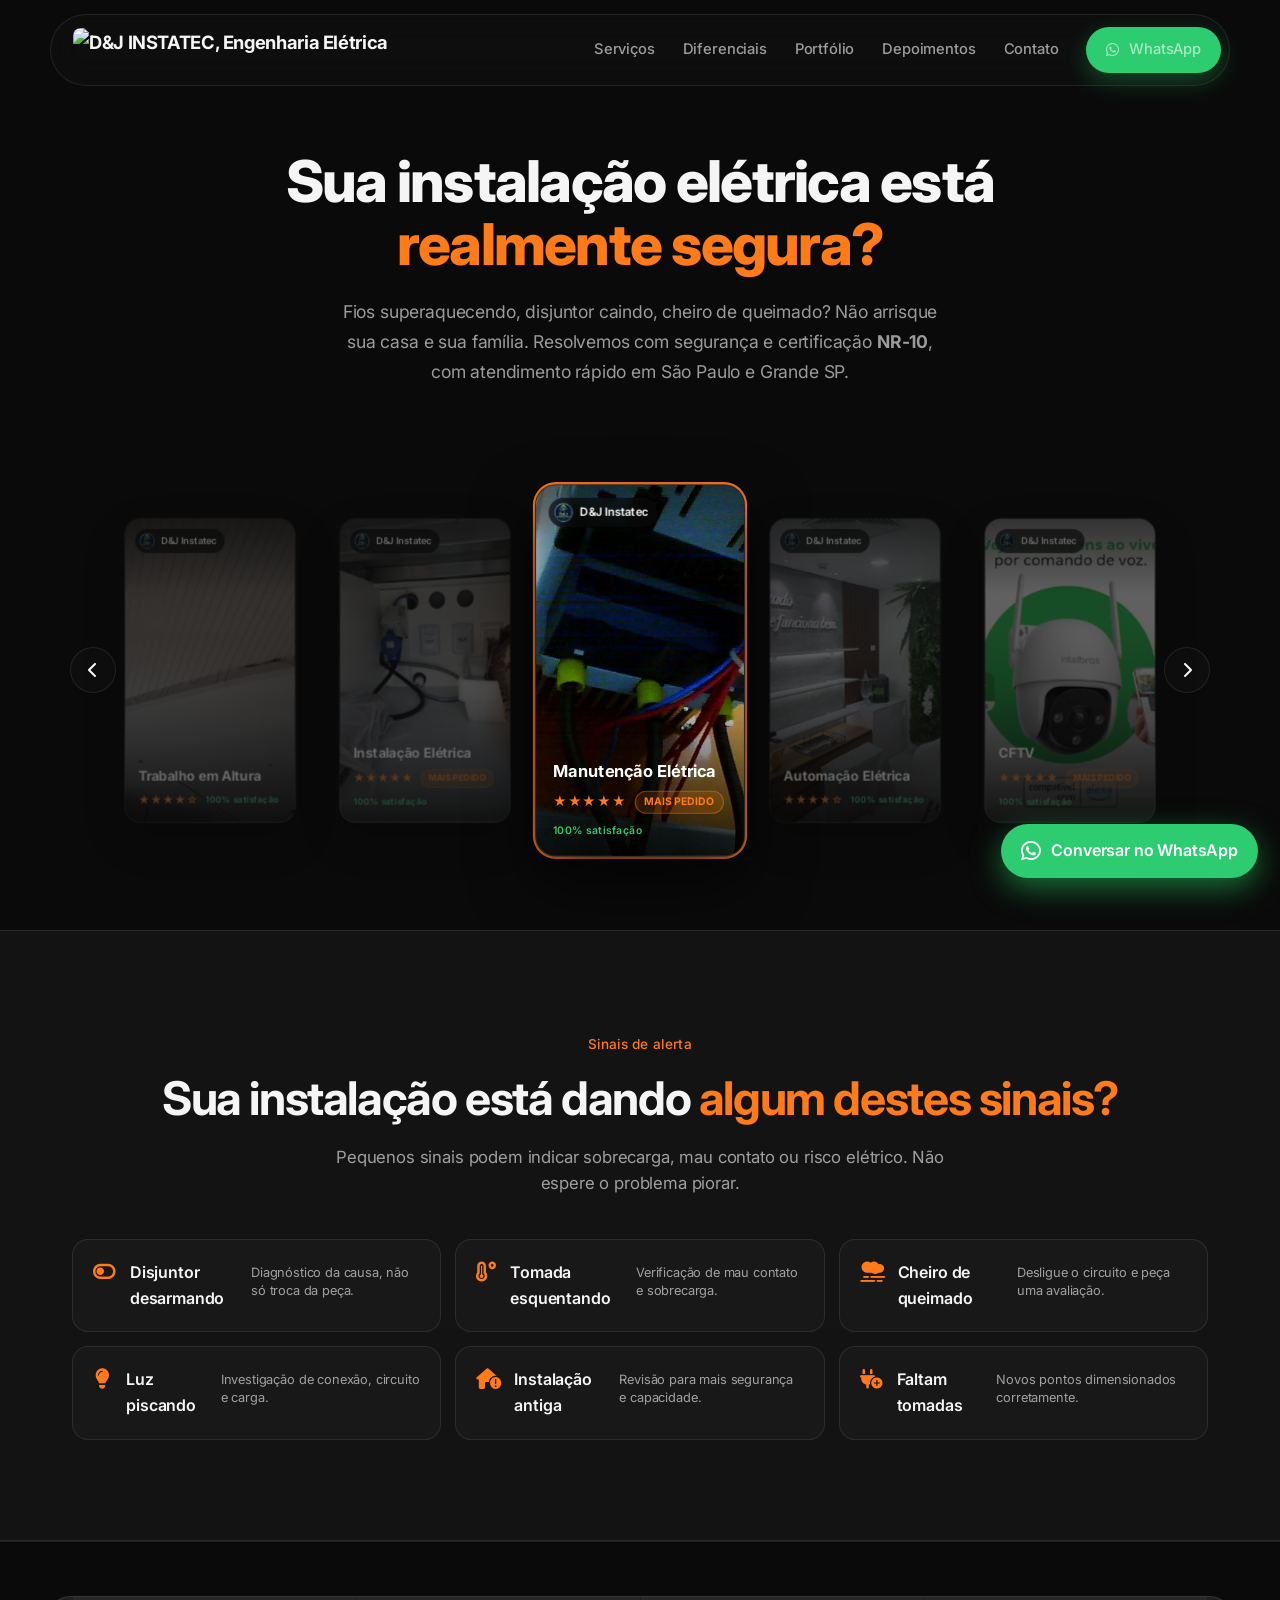
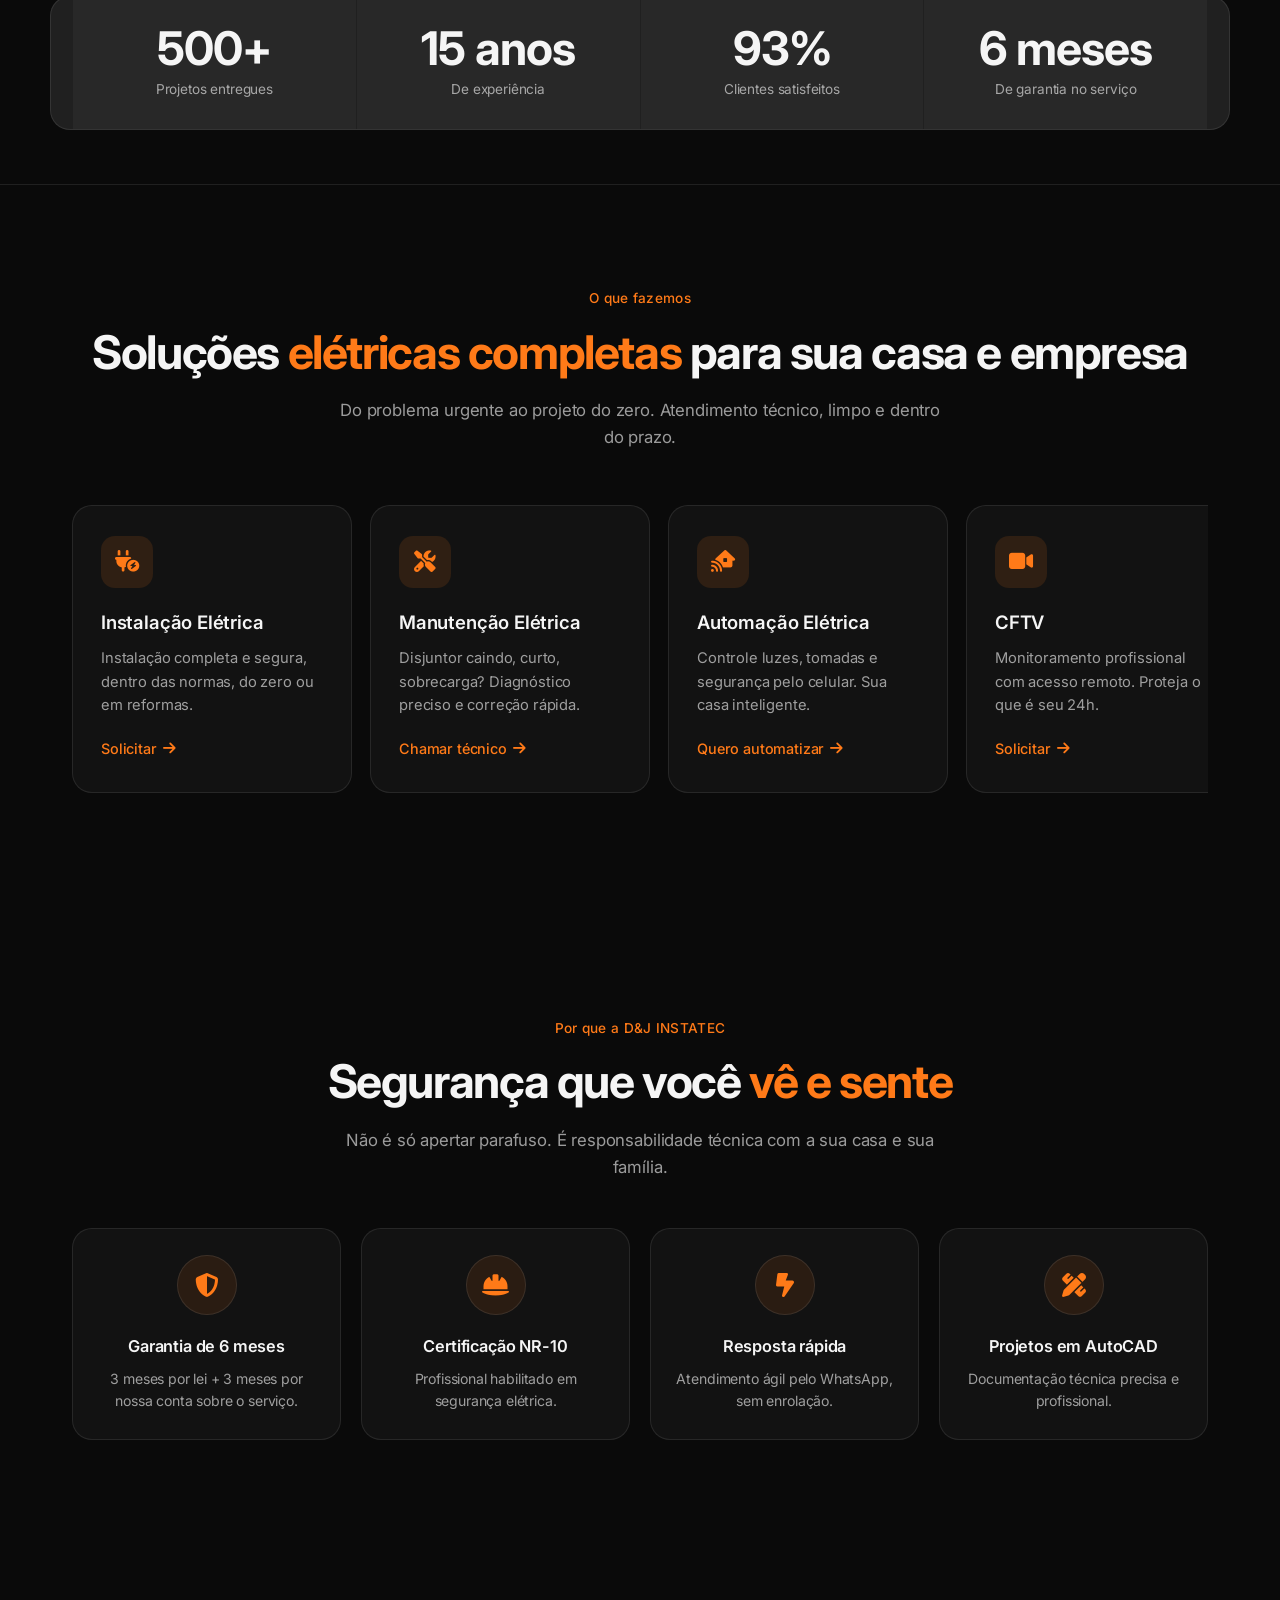
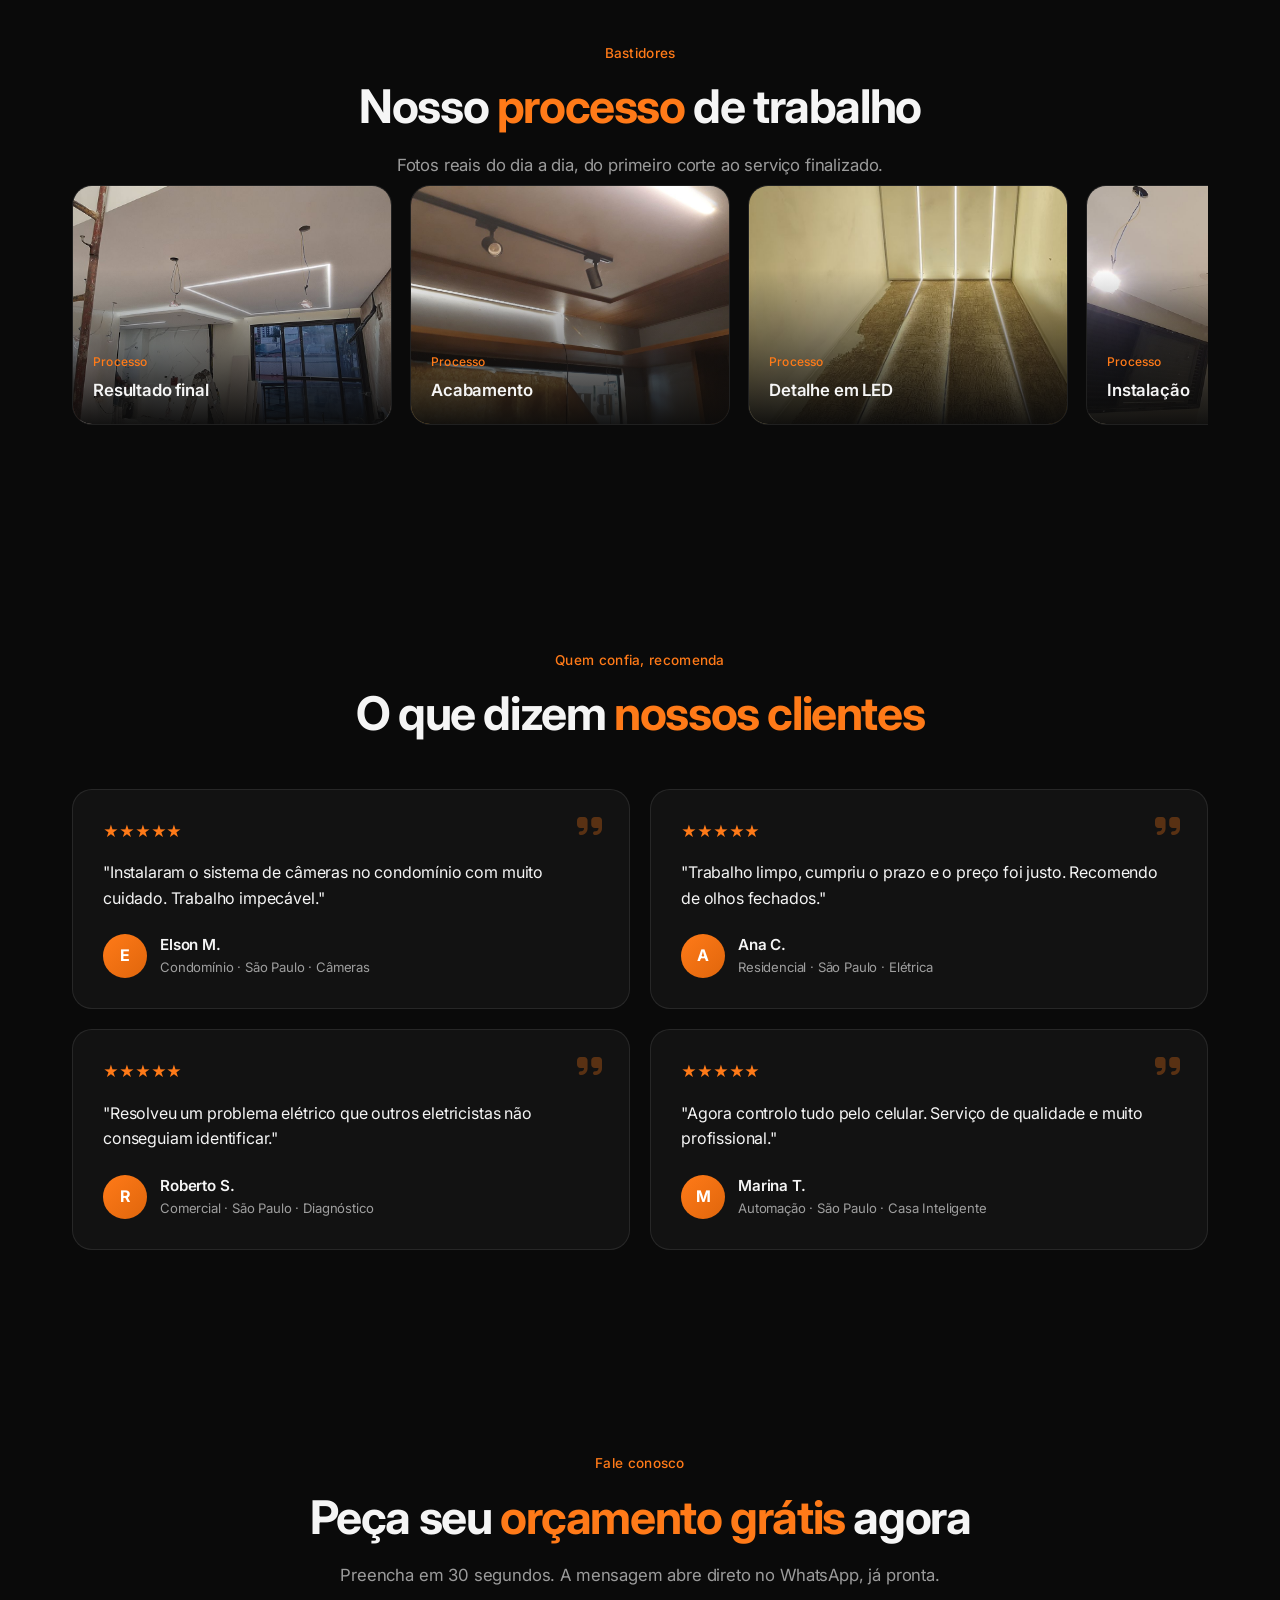
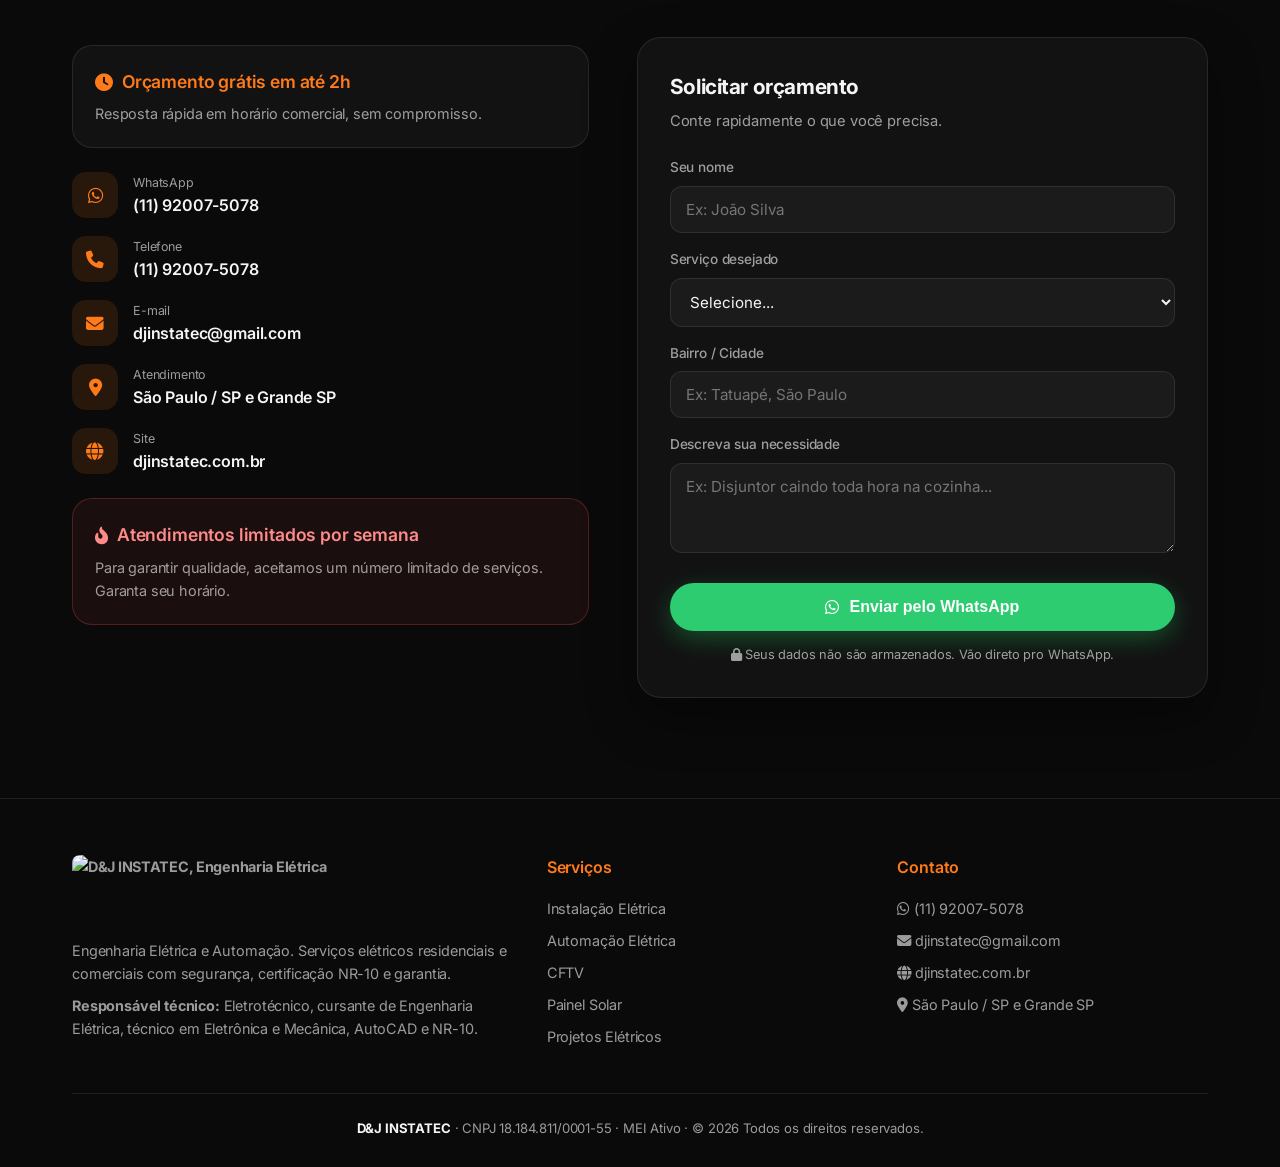
==== index.html @ fbc20602 "Atualiza cache do rastreamento de contatos" ====
<!DOCTYPE html>
<html lang="pt-BR">
<head>
<meta charset="UTF-8">
<!-- Google tag (gtag.js) -->
<script async src="https://www.googletagmanager.com/gtag/js?id=AW-967355608"></script>
<script>
  window.dataLayer = window.dataLayer || [];
  function gtag(){dataLayer.push(arguments);}
  gtag('js', new Date());
  gtag('config', 'AW-967355608');
</script>
<meta name="viewport" content="width=device-width, initial-scale=1.0">
<title>D&J INSTATEC | Eletricista em São Paulo | Orçamento Grátis em 2h</title>
<meta name="description" content="Instalação elétrica errada causa incêndio. D&J INSTATEC: eletricista certificado NR-10 em São Paulo. Instalações, automação, câmeras, energia solar. Orçamento grátis em até 2h pelo WhatsApp.">
<meta name="theme-color" content="#10243f">
<link rel="icon" type="image/jpeg" href="images/logo_icon.jpg?v=3">

<!-- Open Graph -->
<meta property="og:title" content="D&J INSTATEC: Sua instalação elétrica está segura?">
<meta property="og:description" content="Eletricista certificado NR-10 em São Paulo. Orçamento grátis em até 2h. Fale agora no WhatsApp.">
<meta property="og:image" content="https://djinstatec.com.br/images/logo.png">
<meta property="og:url" content="https://djinstatec.com.br/">
<meta property="og:type" content="website">
<link rel="canonical" href="https://djinstatec.com.br/">

<link rel="preconnect" href="https://fonts.googleapis.com">
<link rel="preconnect" href="https://fonts.gstatic.com" crossorigin>
<link href="https://fonts.googleapis.com/css2?family=Inter:wght@400;500;600;700;800;900&display=swap" rel="stylesheet">
<link rel="stylesheet" href="https://cdnjs.cloudflare.com/ajax/libs/font-awesome/6.5.1/css/all.min.css">

<noscript><style>.reveal{opacity:1!important;transform:none!important}</style></noscript>

<link rel="stylesheet" href="css/style.css?v=12">
</head>
<body>

<!-- HEADER -->
<header id="header">
  <div class="container nav">
    <a href="#top" class="logo"><img src="images/logo.png" alt="D&amp;J INSTATEC, Engenharia Elétrica"></a>
    <nav class="nav-links" id="navLinks">
      <a href="#servicos">Serviços</a>
      <a href="#diferenciais">Diferenciais</a>
      <a href="#portfolio">Portfólio</a>
      <a href="#depoimentos">Depoimentos</a>
      <a href="#contato">Contato</a>
      <a href="https://wa.me/5511920075078?text=Ol%C3%A1!%20Vim%20pelo%20site%20e%20quero%20um%20or%C3%A7amento."
         class="btn btn-wa btn-sm" target="_blank" rel="noopener"><i class="fab fa-whatsapp"></i> WhatsApp</a>
    </nav>
    <button class="nav-toggle" id="navToggle" aria-label="Menu"><i class="fas fa-bars"></i></button>
  </div>
</header>

<!-- HERO -->
<section class="hero" id="top">
  <div class="hero-video">
    <video autoplay muted loop playsinline poster="videos/hero-poster.jpg">
      <source src="videos/hero.mp4" type="video/mp4">
    </video>
  </div>
  <div class="container hero-grid">
    <div class="hero-text">
      <h1 class="reveal d1">Sua instalação elétrica está <span>realmente segura?</span></h1>
      <p class="lead reveal d2">Fios superaquecendo, disjuntor caindo, cheiro de queimado? Não arrisque sua casa e sua família. Resolvemos com segurança e certificação <strong>NR-10</strong>, com atendimento rápido em São Paulo e Grande SP.</p>
    </div>
  </div>

  <!-- DECK DE SERVIÇOS — cards em leque, cada um com carrossel de imagens próprio -->
  <div class="deck reveal d3" id="serviceDeck">
    <button class="deck-nav prev" aria-label="Anterior"><i class="fas fa-chevron-left"></i></button>
    <div class="deck-track">

      <div class="deck-card is-center" data-folder="images/servicos/instalacao-eletrica/" data-stars="5" data-tag="Mais pedido">
        <div class="deck-media"><img class="dc-img" alt="Instalação Elétrica"></div>
        <div class="deck-top"><span class="deck-brand"><img src="images/logo_icon.jpg?v=3" alt=""> D&amp;J Instatec</span></div>
        <div class="deck-bottom">
          <h4>Instalação Elétrica</h4>
          <div class="deck-rating"><span class="deck-stars"></span><span class="deck-tag"></span></div>
        </div>
      </div>

      <div class="deck-card" data-folder="images/servicos/manutencao-eletrica/" data-stars="5" data-tag="Mais pedido">
        <div class="deck-media"><img class="dc-img" alt="Manutenção Elétrica"></div>
        <div class="deck-top"><span class="deck-brand"><img src="images/logo_icon.jpg?v=3" alt=""> D&amp;J Instatec</span></div>
        <div class="deck-bottom">
          <h4>Manutenção Elétrica</h4>
          <div class="deck-rating"><span class="deck-stars"></span><span class="deck-tag"></span></div>
        </div>
      </div>

      <div class="deck-card" data-folder="images/servicos/automacao-eletrica/" data-stars="4" data-tag="">
        <div class="deck-media"><img class="dc-img" alt="Automação Elétrica"></div>
        <div class="deck-top"><span class="deck-brand"><img src="images/logo_icon.jpg?v=3" alt=""> D&amp;J Instatec</span></div>
        <div class="deck-bottom">
          <h4>Automação Elétrica</h4>
          <div class="deck-rating"><span class="deck-stars"></span><span class="deck-tag"></span></div>
        </div>
      </div>

      <div class="deck-card" data-folder="images/servicos/cftv/" data-stars="5" data-tag="Mais pedido">
        <div class="deck-media"><img class="dc-img" alt="CFTV"></div>
        <div class="deck-top"><span class="deck-brand"><img src="images/logo_icon.jpg?v=3" alt=""> D&amp;J Instatec</span></div>
        <div class="deck-bottom">
          <h4>CFTV</h4>
          <div class="deck-rating"><span class="deck-stars"></span><span class="deck-tag"></span></div>
        </div>
      </div>

      <div class="deck-card" data-folder="images/servicos/iluminacao/" data-stars="4" data-tag="">
        <div class="deck-media"><img class="dc-img" alt="Iluminação"></div>
        <div class="deck-top"><span class="deck-brand"><img src="images/logo_icon.jpg?v=3" alt=""> D&amp;J Instatec</span></div>
        <div class="deck-bottom">
          <h4>Iluminação</h4>
          <div class="deck-rating"><span class="deck-stars"></span><span class="deck-tag"></span></div>
        </div>
      </div>

      <div class="deck-card" data-folder="images/servicos/iluminacao-de-moveis/" data-stars="4" data-tag="">
        <div class="deck-media"><img class="dc-img" alt="Iluminação de Móveis"></div>
        <div class="deck-top"><span class="deck-brand"><img src="images/logo_icon.jpg?v=3" alt=""> D&amp;J Instatec</span></div>
        <div class="deck-bottom">
          <h4>Iluminação de Móveis</h4>
          <div class="deck-rating"><span class="deck-stars"></span><span class="deck-tag"></span></div>
        </div>
      </div>

      <div class="deck-card" data-folder="images/servicos/painel-solar/" data-stars="4" data-tag="">
        <div class="deck-media"><img class="dc-img" alt="Painel Solar"></div>
        <div class="deck-top"><span class="deck-brand"><img src="images/logo_icon.jpg?v=3" alt=""> D&amp;J Instatec</span></div>
        <div class="deck-bottom">
          <h4>Painel Solar</h4>
          <div class="deck-rating"><span class="deck-stars"></span><span class="deck-tag"></span></div>
        </div>
      </div>

      <div class="deck-card" data-folder="images/servicos/alarmes-seguranca/" data-stars="4" data-tag="">
        <div class="deck-media"><img class="dc-img" alt="Alarmes e Segurança"></div>
        <div class="deck-top"><span class="deck-brand"><img src="images/logo_icon.jpg?v=3" alt=""> D&amp;J Instatec</span></div>
        <div class="deck-bottom">
          <h4>Alarmes e Segurança</h4>
          <div class="deck-rating"><span class="deck-stars"></span><span class="deck-tag"></span></div>
        </div>
      </div>

      <div class="deck-card" data-folder="images/servicos/projetos-eletricos/" data-stars="3" data-tag="">
        <div class="deck-media"><img class="dc-img" alt="Projetos Elétricos"></div>
        <div class="deck-top"><span class="deck-brand"><img src="images/logo_icon.jpg?v=3" alt=""> D&amp;J Instatec</span></div>
        <div class="deck-bottom">
          <h4>Projetos Elétricos</h4>
          <div class="deck-rating"><span class="deck-stars"></span><span class="deck-tag"></span></div>
        </div>
      </div>

      <div class="deck-card" data-folder="images/servicos/interfone/" data-stars="3" data-tag="">
        <div class="deck-media"><img class="dc-img" alt="Interfone"></div>
        <div class="deck-top"><span class="deck-brand"><img src="images/logo_icon.jpg?v=3" alt=""> D&amp;J Instatec</span></div>
        <div class="deck-bottom">
          <h4>Interfone</h4>
          <div class="deck-rating"><span class="deck-stars"></span><span class="deck-tag"></span></div>
        </div>
      </div>

      <div class="deck-card" data-folder="images/servicos/controlador-de-acesso/" data-stars="3" data-tag="">
        <div class="deck-media"><img class="dc-img" alt="Controlador de Acesso"></div>
        <div class="deck-top"><span class="deck-brand"><img src="images/logo_icon.jpg?v=3" alt=""> D&amp;J Instatec</span></div>
        <div class="deck-bottom">
          <h4>Controlador de Acesso</h4>
          <div class="deck-rating"><span class="deck-stars"></span><span class="deck-tag"></span></div>
        </div>
      </div>

      <div class="deck-card" data-folder="images/servicos/trabalho-altura/" data-stars="4" data-tag="">
        <div class="deck-media"><img class="dc-img" alt="Trabalho em Altura"></div>
        <div class="deck-top"><span class="deck-brand"><img src="images/logo_icon.jpg?v=3" alt=""> D&amp;J Instatec</span></div>
        <div class="deck-bottom">
          <h4>Trabalho em Altura</h4>
          <div class="deck-rating"><span class="deck-stars"></span><span class="deck-tag"></span></div>
        </div>
      </div>

    </div>
    <button class="deck-nav next" aria-label="Próximo"><i class="fas fa-chevron-right"></i></button>
  </div>
</section>

<!-- SINTOMAS ELÉTRICOS -->
<section class="symptoms">
  <div class="container center">
    <span class="eyebrow reveal">Sinais de alerta</span>
    <h2 class="title reveal d1">Sua instalação está dando <span>algum destes sinais?</span></h2>
    <p class="sub reveal d2">Pequenos sinais podem indicar sobrecarga, mau contato ou risco elétrico. Não espere o problema piorar.</p>
  </div>
  <div class="container">
    <div class="symptoms-grid">
      <a class="symptom reveal" href="servicos/manutencao-eletrica.html"><i class="fas fa-toggle-off"></i><span>Disjuntor desarmando</span><small>Diagnóstico da causa, não só troca da peça.</small></a>
      <a class="symptom reveal d1" href="servicos/manutencao-eletrica.html"><i class="fas fa-temperature-high"></i><span>Tomada esquentando</span><small>Verificação de mau contato e sobrecarga.</small></a>
      <a class="symptom reveal d2" href="servicos/manutencao-eletrica.html"><i class="fas fa-smog"></i><span>Cheiro de queimado</span><small>Desligue o circuito e peça uma avaliação.</small></a>
      <a class="symptom reveal d3" href="servicos/manutencao-eletrica.html"><i class="fas fa-lightbulb"></i><span>Luz piscando</span><small>Investigação de conexão, circuito e carga.</small></a>
      <a class="symptom reveal" href="servicos/instalacao-eletrica.html"><i class="fas fa-house-circle-exclamation"></i><span>Instalação antiga</span><small>Revisão para mais segurança e capacidade.</small></a>
      <a class="symptom reveal d1" href="servicos/instalacao-eletrica.html"><i class="fas fa-plug-circle-plus"></i><span>Faltam tomadas</span><small>Novos pontos dimensionados corretamente.</small></a>
    </div>
  </div>
</section>

<!-- STATS -->
<section class="stats" style="padding:54px 0">
  <div class="container stats-grid">
    <div class="stat reveal"><div class="num" data-target="500" data-suffix="+">0</div><div class="lbl">Projetos entregues</div></div>
    <div class="stat reveal d1"><div class="num" data-target="15" data-suffix=" anos">0</div><div class="lbl">De experiência</div></div>
    <div class="stat reveal d2"><div class="num" data-target="93" data-suffix="%">0</div><div class="lbl">Clientes satisfeitos</div></div>
    <div class="stat reveal d3"><div class="num" data-target="6" data-suffix=" meses">0</div><div class="lbl">De garantia no serviço</div></div>
  </div>
</section>

<!-- SERVIÇOS -->
<section id="servicos">
  <div class="container center">
    <span class="eyebrow reveal">O que fazemos</span>
    <h2 class="title reveal d1">Soluções <span>elétricas completas</span> para sua casa e empresa</h2>
    <p class="sub reveal d2">Do problema urgente ao projeto do zero. Atendimento técnico, limpo e dentro do prazo.</p>
  </div>
  <div class="container">
    <div class="cards">
      <div class="card reveal"><div class="ico"><i class="fas fa-plug-circle-bolt"></i></div><h3>Instalação Elétrica</h3><p>Instalação completa e segura, dentro das normas, do zero ou em reformas.</p><a class="mini-cta" href="servicos/instalacao-eletrica.html" target="_blank" rel="noopener">Solicitar <i class="fas fa-arrow-right"></i></a></div>
      <div class="card reveal d1"><div class="ico"><i class="fas fa-screwdriver-wrench"></i></div><h3>Manutenção Elétrica</h3><p>Disjuntor caindo, curto, sobrecarga? Diagnóstico preciso e correção rápida.</p><a class="mini-cta" href="servicos/manutencao-eletrica.html" target="_blank" rel="noopener">Chamar técnico <i class="fas fa-arrow-right"></i></a></div>
      <div class="card reveal d2"><div class="ico"><i class="fas fa-house-signal"></i></div><h3>Automação Elétrica</h3><p>Controle luzes, tomadas e segurança pelo celular. Sua casa inteligente.</p><a class="mini-cta" href="servicos/automacao-eletrica.html" target="_blank" rel="noopener">Quero automatizar <i class="fas fa-arrow-right"></i></a></div>
      <div class="card reveal"><div class="ico"><i class="fas fa-video"></i></div><h3>CFTV</h3><p>Monitoramento profissional com acesso remoto. Proteja o que é seu 24h.</p><a class="mini-cta" href="servicos/cftv.html" target="_blank" rel="noopener">Solicitar <i class="fas fa-arrow-right"></i></a></div>
      <div class="card reveal d1"><div class="ico"><i class="fas fa-lightbulb"></i></div><h3>Iluminação</h3><p>Pontos novos, troca de fiação, iluminação planejada e econômica.</p><a class="mini-cta" href="servicos/iluminacao.html" target="_blank" rel="noopener">Solicitar <i class="fas fa-arrow-right"></i></a></div>
      <div class="card reveal d2"><div class="ico"><i class="fas fa-couch"></i></div><h3>Iluminação de Móveis</h3><p>LED embutido em móveis planejados, com acabamento limpo e discreto.</p><a class="mini-cta" href="servicos/iluminacao-de-moveis.html" target="_blank" rel="noopener">Solicitar <i class="fas fa-arrow-right"></i></a></div>
      <div class="card reveal"><div class="ico"><i class="fas fa-solar-panel"></i></div><h3>Painel Solar</h3><p>Reduza sua conta de luz com energia limpa e retorno garantido.</p><a class="mini-cta" href="servicos/painel-solar.html" target="_blank" rel="noopener">Simular economia <i class="fas fa-arrow-right"></i></a></div>
      <div class="card reveal d1"><div class="ico"><i class="fas fa-bell"></i></div><h3>Alarmes e Segurança</h3><p>Sistemas de alarme integrados para proteção total do imóvel.</p><a class="mini-cta" href="servicos/alarmes-seguranca.html" target="_blank" rel="noopener">Solicitar <i class="fas fa-arrow-right"></i></a></div>
      <div class="card reveal d2"><div class="ico"><i class="fas fa-pen-ruler"></i></div><h3>Projetos Elétricos</h3><p>Projetos técnicos em AutoCAD e consultoria especializada NR-10.</p><a class="mini-cta" href="servicos/projetos-eletricos.html" target="_blank" rel="noopener">Falar com técnico <i class="fas fa-arrow-right"></i></a></div>
      <div class="card reveal"><div class="ico"><i class="fas fa-phone-volume"></i></div><h3>Interfone</h3><p>Instalação e reparo de interfones, com e sem fio.</p><a class="mini-cta" href="servicos/interfone.html" target="_blank" rel="noopener">Solicitar <i class="fas fa-arrow-right"></i></a></div>
      <div class="card reveal d1"><div class="ico"><i class="fas fa-fingerprint"></i></div><h3>Controlador de Acesso</h3><p>Fechaduras e catracas eletrônicas para portas e portões.</p><a class="mini-cta" href="servicos/controlador-de-acesso.html" target="_blank" rel="noopener">Solicitar <i class="fas fa-arrow-right"></i></a></div>
      <div class="card reveal d2"><div class="ico"><i class="fas fa-stairs"></i></div><h3>Trabalho em Altura</h3><p>Serviços elétricos em fachadas, forros e áreas de difícil acesso, com segurança certificada.</p><a class="mini-cta" href="servicos/trabalho-altura.html" target="_blank" rel="noopener">Solicitar <i class="fas fa-arrow-right"></i></a></div>
    </div>
  </div>
</section>

<!-- DIFERENCIAIS -->
<section class="why" id="diferenciais">
  <div class="container center">
    <span class="eyebrow reveal">Por que a D&amp;J INSTATEC</span>
    <h2 class="title reveal d1">Segurança que você <span>vê e sente</span></h2>
    <p class="sub reveal d2">Não é só apertar parafuso. É responsabilidade técnica com a sua casa e sua família.</p>
  </div>
  <div class="container">
    <div class="why-grid">
      <div class="why-item reveal"><div class="ico"><i class="fas fa-shield-halved"></i></div><h4>Garantia de 6 meses</h4><p>3 meses por lei + 3 meses por nossa conta sobre o serviço.</p></div>
      <div class="why-item reveal d1"><div class="ico"><i class="fas fa-helmet-safety"></i></div><h4>Certificação NR-10</h4><p>Profissional habilitado em segurança elétrica.</p></div>
      <div class="why-item reveal d2"><div class="ico"><i class="fas fa-bolt-lightning"></i></div><h4>Resposta rápida</h4><p>Atendimento ágil pelo WhatsApp, sem enrolação.</p></div>
      <div class="why-item reveal d3"><div class="ico"><i class="fas fa-pen-ruler"></i></div><h4>Projetos em AutoCAD</h4><p>Documentação técnica precisa e profissional.</p></div>
    </div>
  </div>
</section>

<!-- PORTFÓLIO / BASTIDORES — fotos reais do dia a dia (pasta images/processo/) -->
<section id="portfolio">
  <div class="container center">
    <span class="eyebrow reveal">Bastidores</span>
    <h2 class="title reveal d1">Nosso <span>processo</span> de trabalho</h2>
    <p class="sub reveal d2">Fotos reais do dia a dia, do primeiro corte ao serviço finalizado.</p>
  </div>
  <div class="container">
    <div class="portfolio" id="processoGallery"></div>
  </div>
</section>

<!-- DEPOIMENTOS -->
<section class="tst" id="depoimentos">
  <div class="container center">
    <span class="eyebrow reveal">Quem confia, recomenda</span>
    <h2 class="title reveal d1">O que dizem <span>nossos clientes</span></h2>
  </div>
  <div class="container">
    <div class="tst-grid">
      <div class="tst-card reveal"><i class="fas fa-quote-right quote-ico"></i><div class="stars">★★★★★</div><p>"Instalaram o sistema de câmeras no condomínio com muito cuidado. Trabalho impecável."</p><div class="tst-author"><div class="tst-avatar">E</div><div><div class="name">Elson M.</div><div class="role">Condomínio · São Paulo · Câmeras</div></div></div></div>
      <div class="tst-card reveal d1"><i class="fas fa-quote-right quote-ico"></i><div class="stars">★★★★★</div><p>"Trabalho limpo, cumpriu o prazo e o preço foi justo. Recomendo de olhos fechados."</p><div class="tst-author"><div class="tst-avatar">A</div><div><div class="name">Ana C.</div><div class="role">Residencial · São Paulo · Elétrica</div></div></div></div>
      <div class="tst-card reveal"><i class="fas fa-quote-right quote-ico"></i><div class="stars">★★★★★</div><p>"Resolveu um problema elétrico que outros eletricistas não conseguiam identificar."</p><div class="tst-author"><div class="tst-avatar">R</div><div><div class="name">Roberto S.</div><div class="role">Comercial · São Paulo · Diagnóstico</div></div></div></div>
      <div class="tst-card reveal d1"><i class="fas fa-quote-right quote-ico"></i><div class="stars">★★★★★</div><p>"Agora controlo tudo pelo celular. Serviço de qualidade e muito profissional."</p><div class="tst-author"><div class="tst-avatar">M</div><div><div class="name">Marina T.</div><div class="role">Automação · São Paulo · Casa Inteligente</div></div></div></div>
    </div>
  </div>
</section>

<!-- CONTATO -->
<section id="contato">
  <div class="container center">
    <span class="eyebrow reveal">Fale conosco</span>
    <h2 class="title reveal d1">Peça seu <span>orçamento grátis</span> agora</h2>
    <p class="sub reveal d2">Preencha em 30 segundos. A mensagem abre direto no WhatsApp, já pronta.</p>
  </div>
  <div class="container">
    <div class="contact-grid">
      <div class="contact-info reveal">
        <div class="price-anchor">
          <div class="tag"><i class="fas fa-clock"></i> Orçamento grátis em até 2h</div>
          <p>Resposta rápida em horário comercial, sem compromisso.</p>
        </div>
        <ul class="contact-list">
          <li><div class="ico"><i class="fab fa-whatsapp"></i></div><div><div class="lbl">WhatsApp</div><a href="https://wa.me/5511920075078" target="_blank" rel="noopener" class="val">(11) 92007-5078</a></div></li>
          <li><div class="ico"><i class="fas fa-phone"></i></div><div><div class="lbl">Telefone</div><a href="tel:+5511920075078" class="val">(11) 92007-5078</a></div></li>
          <li><div class="ico"><i class="fas fa-envelope"></i></div><div><div class="lbl">E-mail</div><a href="mailto:djinstatec@gmail.com" class="val">djinstatec@gmail.com</a></div></li>
          <li><div class="ico"><i class="fas fa-location-dot"></i></div><div><div class="lbl">Atendimento</div><div class="val">São Paulo / SP e Grande SP</div></div></li>
          <li><div class="ico"><i class="fas fa-globe"></i></div><div><div class="lbl">Site</div><a href="https://djinstatec.com.br" target="_blank" rel="noopener" class="val">djinstatec.com.br</a></div></li>
        </ul>
        <div class="price-anchor" style="background:rgba(255,80,80,.07);border-color:rgba(255,80,80,.25)">
          <div class="tag" style="color:#ff8a8a"><i class="fas fa-fire-flame-curved"></i> Atendimentos limitados por semana</div>
          <p>Para garantir qualidade, aceitamos um número limitado de serviços. Garanta seu horário.</p>
        </div>
      </div>

      <form class="form-box reveal d1" id="waForm">
        <h3>Solicitar orçamento</h3>
        <p class="fsub">Conte rapidamente o que você precisa.</p>
        <div class="field">
          <label for="nome">Seu nome</label>
          <input type="text" id="nome" name="nome" placeholder="Ex: João Silva" required>
        </div>
        <div class="field">
          <label for="servico">Serviço desejado</label>
          <select id="servico" name="servico" required>
            <option value="" disabled selected>Selecione...</option>
            <option>Instalação Elétrica</option>
            <option>Manutenção Elétrica (urgente)</option>
            <option>Automação Residencial</option>
            <option>Câmeras e CFTV</option>
            <option>Iluminação e Tomadas</option>
            <option>Energia Solar</option>
            <option>Alarmes e Segurança</option>
            <option>Projetos e Consultoria</option>
            <option>Interfone e Portaria</option>
          </select>
        </div>
        <div class="field">
          <label for="bairro">Bairro / Cidade</label>
          <input type="text" id="bairro" name="bairro" placeholder="Ex: Tatuapé, São Paulo">
        </div>
        <div class="field">
          <label for="msg">Descreva sua necessidade</label>
          <textarea id="msg" name="msg" placeholder="Ex: Disjuntor caindo toda hora na cozinha..."></textarea>
        </div>
        <button type="submit" class="btn btn-wa"><i class="fab fa-whatsapp"></i> Enviar pelo WhatsApp</button>
        <p class="form-note"><i class="fas fa-lock"></i> Seus dados não são armazenados. Vão direto pro WhatsApp.</p>
      </form>
    </div>
  </div>
</section>

<!-- FOOTER -->
<footer>
  <div class="container">
    <div class="foot-grid">
      <div class="foot-col foot-brand">
        <a href="#top" class="logo"><img src="images/logo.png" alt="D&amp;J INSTATEC, Engenharia Elétrica"></a>
        <p>Engenharia Elétrica e Automação. Serviços elétricos residenciais e comerciais com segurança, certificação NR-10 e garantia.</p>
        <p><b>Responsável técnico:</b> Eletrotécnico, cursante de Engenharia Elétrica, técnico em Eletrônica e Mecânica, AutoCAD e NR-10.</p>
      </div>
      <div class="foot-col">
        <h5>Serviços</h5>
        <a href="#servicos">Instalação Elétrica</a>
        <a href="#servicos">Automação Elétrica</a>
        <a href="#servicos">CFTV</a>
        <a href="#servicos">Painel Solar</a>
        <a href="#servicos">Projetos Elétricos</a>
      </div>
      <div class="foot-col">
        <h5>Contato</h5>
        <a href="https://wa.me/5511920075078" target="_blank" rel="noopener"><i class="fab fa-whatsapp"></i> (11) 92007-5078</a>
        <a href="mailto:djinstatec@gmail.com"><i class="fas fa-envelope"></i> djinstatec@gmail.com</a>
        <a href="https://djinstatec.com.br" target="_blank" rel="noopener"><i class="fas fa-globe"></i> djinstatec.com.br</a>
        <p><i class="fas fa-location-dot"></i> São Paulo / SP e Grande SP</p>
      </div>
    </div>
    <div class="foot-bottom">
      <p><b>D&amp;J INSTATEC</b> · CNPJ 18.184.811/0001-55 · MEI Ativo · © 2026 Todos os direitos reservados.</p>
    </div>
  </div>
</footer>

<!-- FLOATING WHATSAPP -->
<a href="https://wa.me/5511920075078?text=Ol%C3%A1!%20Vim%20pelo%20site%20e%20gostaria%20de%20um%20or%C3%A7amento%20gr%C3%A1tis."
   class="wa-float" target="_blank" rel="noopener" aria-label="Conversar no WhatsApp">
  <span class="wa-ring"></span>
  <i class="fab fa-whatsapp"></i>
  <span>Conversar no WhatsApp</span>
</a>

<script src="js/main.js?v=14"></script>
</body>
</html>
<!-- force redeploy 20260704T232621Z -->
<!-- force redeploy logo icon 20260704T234513Z -->
---- css/style.css ----
:root{
  /* Fundo (tema único escuro, estilo ClipCut) */
  --bg:#0a0a0a;
  --bg-soft:#0a0a0a;
  --bg-deep:#0a0a0a;
  --bg-light:#0a0a0a;
  --bg-card:rgba(255,255,255,.035);
  --bg-card-hover:rgba(255,255,255,.06);
  /* Destaque */
  --accent:#ff7a18;
  --accent-deep:#e0660c;
  --yellow:#ff7a18;
  /* Texto */
  --white:#f5f5f5;
  --muted:rgba(245,245,245,.62);
  --ink:#f5f5f5;
  --ink-soft:rgba(245,245,245,.62);
  /* Linhas */
  --line:rgba(255,255,255,.09);
  --line-light:rgba(255,255,255,.09);
  --line-hover:rgba(255,255,255,.18);
  /* Ação / urgência */
  --wa:#2ecc71;
  --wa-dark:#27ae60;
  --danger:#e74c3c;
  --radius:20px;
  --shadow:0 20px 50px rgba(0,0,0,.4);
  --maxw:1180px;
}
*{margin:0;padding:0;box-sizing:border-box}
html{scroll-behavior:smooth}
body{
  font-family:'Inter',system-ui,sans-serif;
  background:var(--bg);
  color:var(--white);
  line-height:1.6;
  overflow-x:hidden;
  -webkit-font-smoothing:antialiased;
  letter-spacing:-.01em;
}
a{text-decoration:none;color:inherit}
img{max-width:100%;display:block}
.container{width:100%;max-width:var(--maxw);margin:0 auto;padding:0 22px}
section{padding:100px 0;position:relative}
.eyebrow{
  color:var(--accent);
  font-weight:500;
  letter-spacing:.3px;
  text-transform:none;
  font-size:.85rem;
  margin-bottom:16px;
  display:inline-block;
}
h2.title{
  font-size:clamp(1.9rem,4.5vw,2.9rem);
  font-weight:700;
  letter-spacing:-.03em;
  line-height:1.15;
  margin-bottom:18px;
}
h2.title span{color:var(--accent)}
.sub{color:var(--muted);max-width:620px;font-size:1.05rem}
.center{text-align:center}
.center .sub{margin:0 auto}

/* Buttons */
.btn{
  display:inline-flex;align-items:center;gap:10px;
  padding:15px 28px;border-radius:100px;font-weight:600;font-size:1rem;
  cursor:pointer;border:none;transition:transform .3s cubic-bezier(.16,1,.3,1),box-shadow .3s,background .3s;
  white-space:nowrap;
}
.btn-wa{background:var(--wa);color:#fff;box-shadow:0 8px 24px rgba(37,211,102,.3)}
.btn-wa:hover{background:var(--wa-dark);transform:translateY(-3px);box-shadow:0 14px 34px rgba(37,211,102,.45)}
.btn-yellow{background:var(--accent);color:#fff;box-shadow:0 8px 24px rgba(255,122,24,.3)}
.btn-yellow:hover{background:var(--accent-deep);transform:translateY(-3px)}
.btn-ghost{background:rgba(255,255,255,.035);color:var(--white);border:1px solid var(--line)}
.btn-ghost:hover{border-color:var(--line-hover);background:var(--bg-card-hover)}
.btn-sm{padding:11px 20px;font-size:.92rem}

/* Header */
header{
  position:fixed;top:14px;left:14px;right:14px;z-index:900;
  background:rgba(17,17,17,.6);backdrop-filter:blur(16px);-webkit-backdrop-filter:blur(16px);
  border:1px solid var(--line);border-radius:100px;max-width:var(--maxw);margin:0 auto;
  transition:.35s;
}
header.scrolled{background:rgba(10,10,10,.9);border-color:var(--line-hover);box-shadow:0 10px 40px rgba(0,0,0,.4)}
.nav{display:flex;align-items:center;justify-content:space-between;gap:24px;height:70px;padding:0 8px 0 22px}
.logo{display:flex;align-items:center;gap:10px;font-weight:700;font-size:1.15rem;letter-spacing:-.02em;flex-shrink:0}
.logo img{height:44px;width:auto;display:block;border-radius:8px}
.foot-brand .logo img{height:70px}
@media(max-width:640px){.logo img{height:40px}}
.logo i{color:var(--accent)}
.logo b{color:var(--accent)}
.nav-links{display:flex;align-items:center;gap:28px}
.nav-links a{color:var(--muted);font-weight:500;font-size:.92rem;transition:.2s}
.nav-links a:hover{color:var(--white)}
.nav-toggle{display:none;background:none;border:none;color:var(--white);font-size:1.4rem;cursor:pointer}

/* Hero — texto + deck de serviços em leque (estilo Netflix) */
.hero{
  position:relative;
  min-height:100vh;display:flex;flex-direction:column;align-items:stretch;justify-content:flex-start;
  padding-top:150px;padding-bottom:40px;
  overflow:hidden;
  background:var(--bg);
}
/* vídeo dos serviços rodando de fundo, com camadas escuras p/ dar ênfase ao texto */
.hero-video{position:absolute;inset:0;z-index:0;pointer-events:none}
.hero-video video{width:100%;height:100%;object-fit:cover;opacity:.5}
.hero-video::after{
  content:'';position:absolute;inset:0;
  background:
    linear-gradient(to bottom,rgba(10,10,10,.82) 0%,rgba(10,10,10,.6) 35%,rgba(10,10,10,.75) 70%,var(--bg) 100%);
}
.hero-grid{position:relative;z-index:2;display:block;width:100%}
.hero-text{position:relative;z-index:2;text-align:center;max-width:820px;margin:0 auto}
.hero h1{font-size:clamp(2.2rem,5.5vw,3.6rem);font-weight:800;line-height:1.1;letter-spacing:-.03em;margin-bottom:20px}
.hero h1 span{color:var(--accent)}
.hero p.lead{color:var(--muted);font-size:1.1rem;max-width:600px;margin:0 auto 30px;line-height:1.7}
.hero-cta{display:flex;gap:14px;flex-wrap:wrap;margin-bottom:10px;justify-content:center}

/* Deck de serviços — cards em leque (coverflow), cada um com carrossel próprio */
.deck{
  position:relative;z-index:2;flex:1;display:flex;align-items:center;justify-content:center;
  min-height:440px;margin-top:34px;padding:0 70px;
}
.deck-track{position:relative;width:100%;max-width:1100px;height:400px;display:flex;align-items:center;justify-content:center}
.deck-card{
  position:absolute;width:200px;height:355px;border-radius:20px;overflow:hidden;cursor:pointer;
  background:#111;border:1px solid var(--line);box-shadow:0 20px 50px rgba(0,0,0,.5);
  transition:transform .6s cubic-bezier(.4,0,.2,1),opacity .6s ease,box-shadow .3s ease;
}
.deck-card.is-active{box-shadow:0 25px 60px rgba(0,0,0,.65),0 0 0 2px var(--accent)}
.deck-media{position:absolute;inset:0}
.dc-img{position:absolute;inset:0;width:100%;height:100%;object-fit:cover;opacity:0;transition:opacity .5s ease}
.dc-img.active{opacity:1}
.deck-media::after{
  content:'';position:absolute;inset:0;
  background:linear-gradient(to top,rgba(0,0,0,.85) 0%,rgba(0,0,0,.15) 45%,transparent 65%),linear-gradient(to bottom,rgba(0,0,0,.5) 0%,transparent 25%);
}
.deck-top{position:absolute;top:12px;left:12px;right:12px;z-index:2}
.deck-brand{
  display:inline-flex;align-items:center;gap:6px;background:rgba(10,10,10,.7);backdrop-filter:blur(6px);
  border-radius:100px;padding:4px 10px 4px 4px;font-size:.68rem;font-weight:600;color:#fff;
}
.deck-brand img{width:20px;height:20px;border-radius:50%;object-fit:cover}
.deck-bottom{position:absolute;bottom:0;left:0;right:0;z-index:2;padding:16px}
.deck-bottom h4{font-size:.98rem;font-weight:700;color:#fff;margin-bottom:6px;letter-spacing:-.01em}
.deck-rating{display:flex;align-items:center;gap:8px;flex-wrap:wrap}
.deck-stars{color:var(--accent);font-size:.78rem;letter-spacing:1px}
.deck-tag{
  background:rgba(255,122,24,.16);border:1px solid rgba(255,122,24,.4);color:var(--accent);
  font-size:.62rem;font-weight:700;padding:2px 8px;border-radius:100px;letter-spacing:.3px;text-transform:uppercase;
}
.deck-sat{color:var(--wa);font-size:.62rem;font-weight:600;letter-spacing:.2px}
.deck-nav{
  position:relative;z-index:5;width:46px;height:46px;border-radius:50%;flex-shrink:0;
  background:rgba(17,17,17,.7);border:1px solid var(--line);color:#fff;font-size:1rem;
  cursor:pointer;display:flex;align-items:center;justify-content:center;transition:.25s;
}
.deck-nav:hover{background:var(--accent);border-color:var(--accent);transform:scale(1.08)}

/* Stats */
.stats{background:var(--bg);border-top:1px solid var(--line);border-bottom:1px solid var(--line)}
.stats-grid{display:grid;grid-template-columns:repeat(4,1fr);gap:1px;background:var(--line);border:1px solid var(--line);border-radius:20px;overflow:hidden;text-align:center}
.stat{background:var(--bg-card);padding:28px 16px;transition:.3s}
.stat:hover{background:var(--bg-card-hover)}
.stat .num{font-size:clamp(2.1rem,5vw,2.9rem);font-weight:700;letter-spacing:-.02em;color:var(--white);line-height:1}
.stat .lbl{color:var(--muted);font-weight:400;margin-top:8px;font-size:.85rem}

/* Services — fileira horizontal estilo catálogo (Netflix row) */
.cards{
  display:flex;gap:18px;margin-top:48px;overflow-x:auto;padding:6px 6px 22px;scroll-snap-type:x proximity;
  scrollbar-width:none;-ms-overflow-style:none;
}
.cards::-webkit-scrollbar{display:none}
.card{
  flex:0 0 280px;scroll-snap-align:start;
  background:var(--bg-card);border:1px solid var(--line);border-radius:var(--radius);
  padding:30px 28px;transition:transform .35s cubic-bezier(.16,1,.3,1),border-color .3s,box-shadow .3s,background .3s;position:relative;overflow:hidden;
}
.card::before{content:none}
.card:hover{transform:translateY(-6px) scale(1.03);border-color:var(--line-hover);background:var(--bg-card-hover);box-shadow:var(--shadow);z-index:2}
.card .ico{
  width:52px;height:52px;border-radius:14px;display:grid;place-items:center;
  background:rgba(255,122,24,.12);color:var(--accent);font-size:1.35rem;margin-bottom:20px;
}
.card h3{font-size:1.16rem;font-weight:600;letter-spacing:-.01em;margin-bottom:10px}
.card p{color:var(--muted);font-size:.92rem;margin-bottom:18px}
.card .mini-cta{color:var(--accent);font-weight:500;font-size:.9rem;display:inline-flex;align-items:center;gap:6px;transition:gap .2s}
.card .mini-cta:hover{gap:11px}

/* Diferenciais */
.why{background:var(--bg)}
.why-grid{display:grid;grid-template-columns:repeat(4,1fr);gap:20px;margin-top:48px}
.why-item{text-align:center;padding:26px 18px;border-radius:var(--radius);border:1px solid var(--line);background:var(--bg-card);transition:.3s}
.why-item:hover{border-color:var(--line-hover);background:var(--bg-card-hover);transform:translateY(-4px)}
.why-item .ico{
  width:60px;height:60px;border-radius:50%;display:grid;place-items:center;margin:0 auto 18px;
  background:rgba(255,122,24,.1);
  color:var(--accent);font-size:1.5rem;border:1px solid var(--line);
}
.why-item h4{font-size:1.02rem;font-weight:600;margin-bottom:8px;letter-spacing:-.01em}
.why-item p{color:var(--muted);font-size:.88rem}

/* Portfolio */
.filters{display:flex;gap:10px;flex-wrap:wrap;justify-content:center;margin-top:36px;margin-bottom:38px}
.filter{
  background:var(--bg-card);border:1px solid var(--line);color:var(--muted);
  padding:9px 18px;border-radius:100px;font-weight:500;font-size:.88rem;cursor:pointer;transition:.2s;
}
.filter:hover{color:var(--white);border-color:var(--line-hover)}
.filter.active{background:var(--accent);color:#fff;border-color:var(--accent)}
.portfolio{
  display:flex;gap:18px;overflow-x:auto;padding:6px 6px 22px;scroll-snap-type:x proximity;
  scrollbar-width:none;-ms-overflow-style:none;
}
.portfolio::-webkit-scrollbar{display:none}
.pf-item{
  flex:0 0 320px;scroll-snap-align:start;
  position:relative;border-radius:var(--radius);overflow:hidden;aspect-ratio:4/3;
  border:1px solid var(--line);cursor:pointer;transition:.35s cubic-bezier(.16,1,.3,1);
}
.pf-item:hover{border-color:var(--line-hover);transform:translateY(-4px) scale(1.04);z-index:2}
.pf-item img{width:100%;height:100%;object-fit:cover;transition:transform .5s}
.pf-item:hover img{transform:scale(1.06)}
.pf-overlay{
  position:absolute;inset:0;display:flex;flex-direction:column;justify-content:flex-end;
  padding:20px;background:linear-gradient(to top,rgba(10,10,10,.95),transparent 65%);
}
.pf-tag{color:var(--accent);font-size:.75rem;font-weight:500;text-transform:none;letter-spacing:.2px}
.pf-overlay h4{font-size:1.05rem;font-weight:600;margin-top:5px}

/* Testimonials */
.tst{background:var(--bg)}
.tst-grid{display:grid;grid-template-columns:repeat(2,1fr);gap:20px;margin-top:48px}
.tst-card{
  background:var(--bg-card);border:1px solid var(--line);border-radius:var(--radius);padding:30px;position:relative;transition:.3s;
}
.tst-card:hover{border-color:var(--line-hover);background:var(--bg-card-hover)}
.tst-card .quote-ico{color:rgba(255,122,24,.3);font-size:1.8rem;position:absolute;top:22px;right:26px}
.stars{color:var(--accent);margin-bottom:16px;font-size:.95rem}
.tst-card p{font-size:1rem;margin-bottom:22px;color:var(--white)}
.tst-author{display:flex;align-items:center;gap:13px}
.tst-avatar{
  width:44px;height:44px;border-radius:50%;background:linear-gradient(135deg,var(--accent),var(--accent-deep));
  color:#fff;display:grid;place-items:center;font-weight:700;font-size:1rem;
}
.tst-author .name{font-weight:600;font-size:.95rem}
.tst-author .role{color:var(--muted);font-size:.82rem}

/* Contact */
.contact-grid{display:grid;grid-template-columns:.95fr 1.05fr;gap:48px;align-items:start;margin-top:48px}
.contact-info h3{font-size:1.4rem;font-weight:700;margin-bottom:18px;letter-spacing:-.02em}
.contact-list{list-style:none;margin:24px 0}
.contact-list li{display:flex;align-items:center;gap:15px;margin-bottom:18px}
.contact-list .ico{
  width:46px;height:46px;border-radius:14px;display:grid;place-items:center;flex-shrink:0;
  background:rgba(255,122,24,.12);color:var(--accent);font-size:1.1rem;
}
.contact-list .lbl{font-size:.78rem;color:var(--muted)}
.contact-list .val{font-weight:600}
.price-anchor{
  background:var(--bg-card);
  border:1px solid var(--line);border-radius:var(--radius);padding:22px;margin-top:8px;
}
.price-anchor .tag{color:var(--accent);font-weight:600;font-size:1.1rem;display:flex;align-items:center;gap:9px}
.price-anchor p{color:var(--muted);font-size:.9rem;margin-top:6px}
.form-box{
  background:var(--bg-card);border:1px solid var(--line);border-radius:24px;padding:32px;box-shadow:var(--shadow);
}
.form-box h3{font-size:1.3rem;font-weight:700;margin-bottom:6px;letter-spacing:-.02em}
.form-box .fsub{color:var(--muted);font-size:.92rem;margin-bottom:24px}
.field{margin-bottom:16px}
.field label{display:block;font-size:.85rem;font-weight:500;margin-bottom:7px;color:var(--muted)}
.field input,.field select,.field textarea{
  width:100%;padding:13px 15px;border-radius:12px;border:1px solid var(--line);
  background:rgba(255,255,255,.04);color:var(--white);font-family:inherit;font-size:.95rem;transition:.2s;
}
.field input:focus,.field select:focus,.field textarea:focus{outline:none;border-color:var(--accent);box-shadow:0 0 0 3px rgba(255,122,24,.12)}
.field textarea{resize:vertical;min-height:90px}
.field select option{background:#111}
.form-box .btn-wa{width:100%;justify-content:center;margin-top:6px}
.form-note{text-align:center;color:var(--muted);font-size:.8rem;margin-top:14px}

/* Footer */
footer{background:var(--bg);border-top:1px solid var(--line);padding:56px 0 28px}
.foot-grid{display:grid;grid-template-columns:1.4fr 1fr 1fr;gap:40px;margin-bottom:36px}
.foot-col h5{font-size:1rem;font-weight:600;margin-bottom:16px;color:var(--accent)}
.foot-col p,.foot-col a{color:var(--muted);font-size:.9rem;margin-bottom:9px;display:block;transition:.2s}
.foot-col a:hover{color:var(--white)}
.foot-brand .logo{margin-bottom:14px}
.foot-bottom{
  border-top:1px solid var(--line);padding-top:24px;text-align:center;
  color:var(--muted);font-size:.82rem;
}
.foot-bottom b{color:var(--white)}

/* Floating WhatsApp */
.wa-float{
  position:fixed;bottom:22px;right:22px;z-index:950;
  display:flex;align-items:center;gap:11px;
  background:var(--wa);color:#fff;padding:14px 20px;border-radius:100px;font-weight:600;
  box-shadow:0 10px 30px rgba(37,211,102,.5);transition:transform .3s;
}
.wa-float:hover{transform:scale(1.05)}
.wa-float i{font-size:1.4rem}
.wa-float .wa-ring{position:absolute;left:14px;width:30px;height:30px;border-radius:50%;background:var(--wa);animation:waring 2s infinite;z-index:-1}
@keyframes waring{0%{transform:scale(1);opacity:.7}100%{transform:scale(2.2);opacity:0}}

/* Reveal animation */
.reveal{opacity:0;transform:translateY(26px) scale(.98);transition:opacity .8s cubic-bezier(.16,1,.3,1),transform .8s cubic-bezier(.16,1,.3,1)}
.reveal.show{opacity:1;transform:none}
.reveal.d1{transition-delay:.08s}
.reveal.d2{transition-delay:.16s}
.reveal.d3{transition-delay:.24s}

/* Responsive */
@media(max-width:960px){
  header{left:8px;right:8px}
  .why-grid{grid-template-columns:repeat(2,1fr)}
  .contact-grid{grid-template-columns:1fr;gap:32px}
  .foot-grid{grid-template-columns:1fr 1fr}
  .deck{padding:0 20px;min-height:380px}
  .deck-card{width:160px;height:290px}
}
@media(max-width:640px){
  section{padding:70px 0}
  .hero{padding-bottom:50px}
  .deck{padding:0 8px;min-height:320px;margin-top:24px}
  .deck-card{width:130px;height:240px;border-radius:16px}
  .deck-nav{width:36px;height:36px;font-size:.85rem}
  .deck-bottom{padding:10px}
  .deck-bottom h4{font-size:.8rem}
  .deck-stars{font-size:.65rem}
  .deck-tag{font-size:.55rem;padding:2px 6px}
  .nav-links{
    position:fixed;top:78px;left:8px;right:8px;flex-direction:column;gap:0;
    background:rgba(10,10,10,.98);backdrop-filter:blur(14px);border:1px solid var(--line);border-radius:20px;
    padding:10px 0;transform:translateY(-130%);transition:transform .35s;
  }
  .nav-links.open{transform:translateY(0)}
  .nav-links a{padding:14px 22px;width:100%;border-bottom:1px solid rgba(255,255,255,.04)}
  .nav-links .btn{margin:12px 22px;justify-content:center}
  .nav-toggle{display:block}
  .stats-grid{grid-template-columns:repeat(2,1fr)}
  .why-grid,.foot-grid{grid-template-columns:1fr}
  .hero-cta{flex-direction:column}.hero-cta .btn{width:100%;justify-content:center}
  .wa-float span{display:none}
  .wa-float{padding:16px;border-radius:50%}
}

/* ══════════════════════════════════════════════
   PÁGINA DE DETALHE DO SERVIÇO
══════════════════════════════════════════════ */
.svc-hero{
  position:relative;min-height:70vh;display:flex;align-items:flex-end;
  padding-top:150px;padding-bottom:60px;overflow:hidden;background:var(--bg);
}
.svc-media{position:absolute;inset:0;z-index:0;background:#111}
.svc-media::after{
  content:'';position:absolute;inset:0;pointer-events:none;
  background:
    linear-gradient(to top,var(--bg) 0%,rgba(10,10,10,.7) 25%,transparent 55%),
    linear-gradient(90deg,rgba(10,10,10,.95) 0%,rgba(10,10,10,.55) 45%,rgba(10,10,10,.2) 100%);
}
.svc-hero-content{position:relative;z-index:2;max-width:720px}
.svc-back{
  display:inline-flex;align-items:center;gap:8px;color:var(--muted);font-size:.88rem;font-weight:500;
  margin-bottom:22px;transition:.2s;
}
.svc-back:hover{color:#fff}
.svc-hero h1{font-size:clamp(2rem,5vw,3.2rem);font-weight:800;letter-spacing:-.03em;line-height:1.1;margin-bottom:18px}
.svc-hero .lead{font-size:1.12rem;color:var(--muted);line-height:1.7;margin-bottom:28px}

.svc-content{background:var(--bg)}
.svc-grid{display:grid;grid-template-columns:1.6fr 1fr;gap:48px;align-items:start}
.svc-main .eyebrow{display:block;margin-bottom:12px}
.svc-main .title{margin-bottom:14px}
.svc-main .sub{max-width:none;margin-bottom:28px}
.svc-list{list-style:none;display:flex;flex-direction:column;gap:16px}
.svc-list li{display:flex;align-items:flex-start;gap:12px;color:var(--white);font-size:1rem;line-height:1.6}
.svc-list li i{color:var(--accent);margin-top:4px;flex-shrink:0}
.svc-side{position:sticky;top:100px;display:flex;flex-direction:column;gap:20px}
.svc-clarify{background:var(--bg-card);border:1px solid var(--line);border-radius:var(--radius);padding:24px}
.svc-clarify h4{font-size:1rem;font-weight:700;color:var(--accent);margin-bottom:10px}
.svc-clarify p{color:var(--muted);font-size:.92rem;line-height:1.65}
.svc-side .btn-wa{width:100%;justify-content:center}
.svc-badges{display:flex;flex-wrap:wrap;gap:10px}
@media(max-width:960px){
  .svc-grid{grid-template-columns:1fr}
  .svc-side{position:static}
}
@media(max-width:640px){
  .svc-hero{min-height:60vh}
}


/* Sinais de alerta */
.symptoms{background:var(--bg-card);border-top:1px solid var(--line);border-bottom:1px solid var(--line)}
.symptoms-grid{display:grid;grid-template-columns:repeat(3,1fr);gap:14px;margin-top:42px}
.symptom{display:flex;align-items:flex-start;gap:14px;padding:20px;background:rgba(255,255,255,.025);border:1px solid var(--line);border-radius:16px;transition:.3s}
.symptom:hover{transform:translateY(-3px);border-color:var(--line-hover);background:var(--bg-card-hover)}
.symptom i{color:var(--accent);font-size:1.25rem;margin-top:2px;width:24px;text-align:center}
.symptom span{display:block;color:var(--white);font-weight:600}
.symptom small{display:block;color:var(--muted);font-size:.8rem;margin-top:4px;line-height:1.4}
.phone-link{color:var(--white)}
.faq{background:var(--bg)}
.faq-list{max-width:900px;margin:42px auto 0;display:grid;gap:12px}
.faq-item{background:var(--bg-card);border:1px solid var(--line);border-radius:14px;padding:20px 22px}
.faq-item summary{cursor:pointer;color:var(--white);font-weight:600;list-style:none;display:flex;justify-content:space-between;gap:20px}
.faq-item summary::-webkit-details-marker{display:none}
.faq-item summary::after{content:'+';color:var(--accent);font-size:1.3rem;font-weight:400}
.faq-item[open] summary::after{content:'−'}
.faq-item p{color:var(--muted);line-height:1.65;margin:14px 0 0}
.pf-overlay{opacity:1}
@media(max-width:640px){
  .hero-video video{display:none}
  .hero-video{background:linear-gradient(to bottom,rgba(10,10,10,.72),rgba(10,10,10,.96)),url('../videos/hero-poster.jpg') center/cover}
  .symptoms-grid{grid-template-columns:1fr}
}
@media(min-width:641px) and (max-width:960px){
  .symptoms-grid{grid-template-columns:repeat(2,1fr)}
}
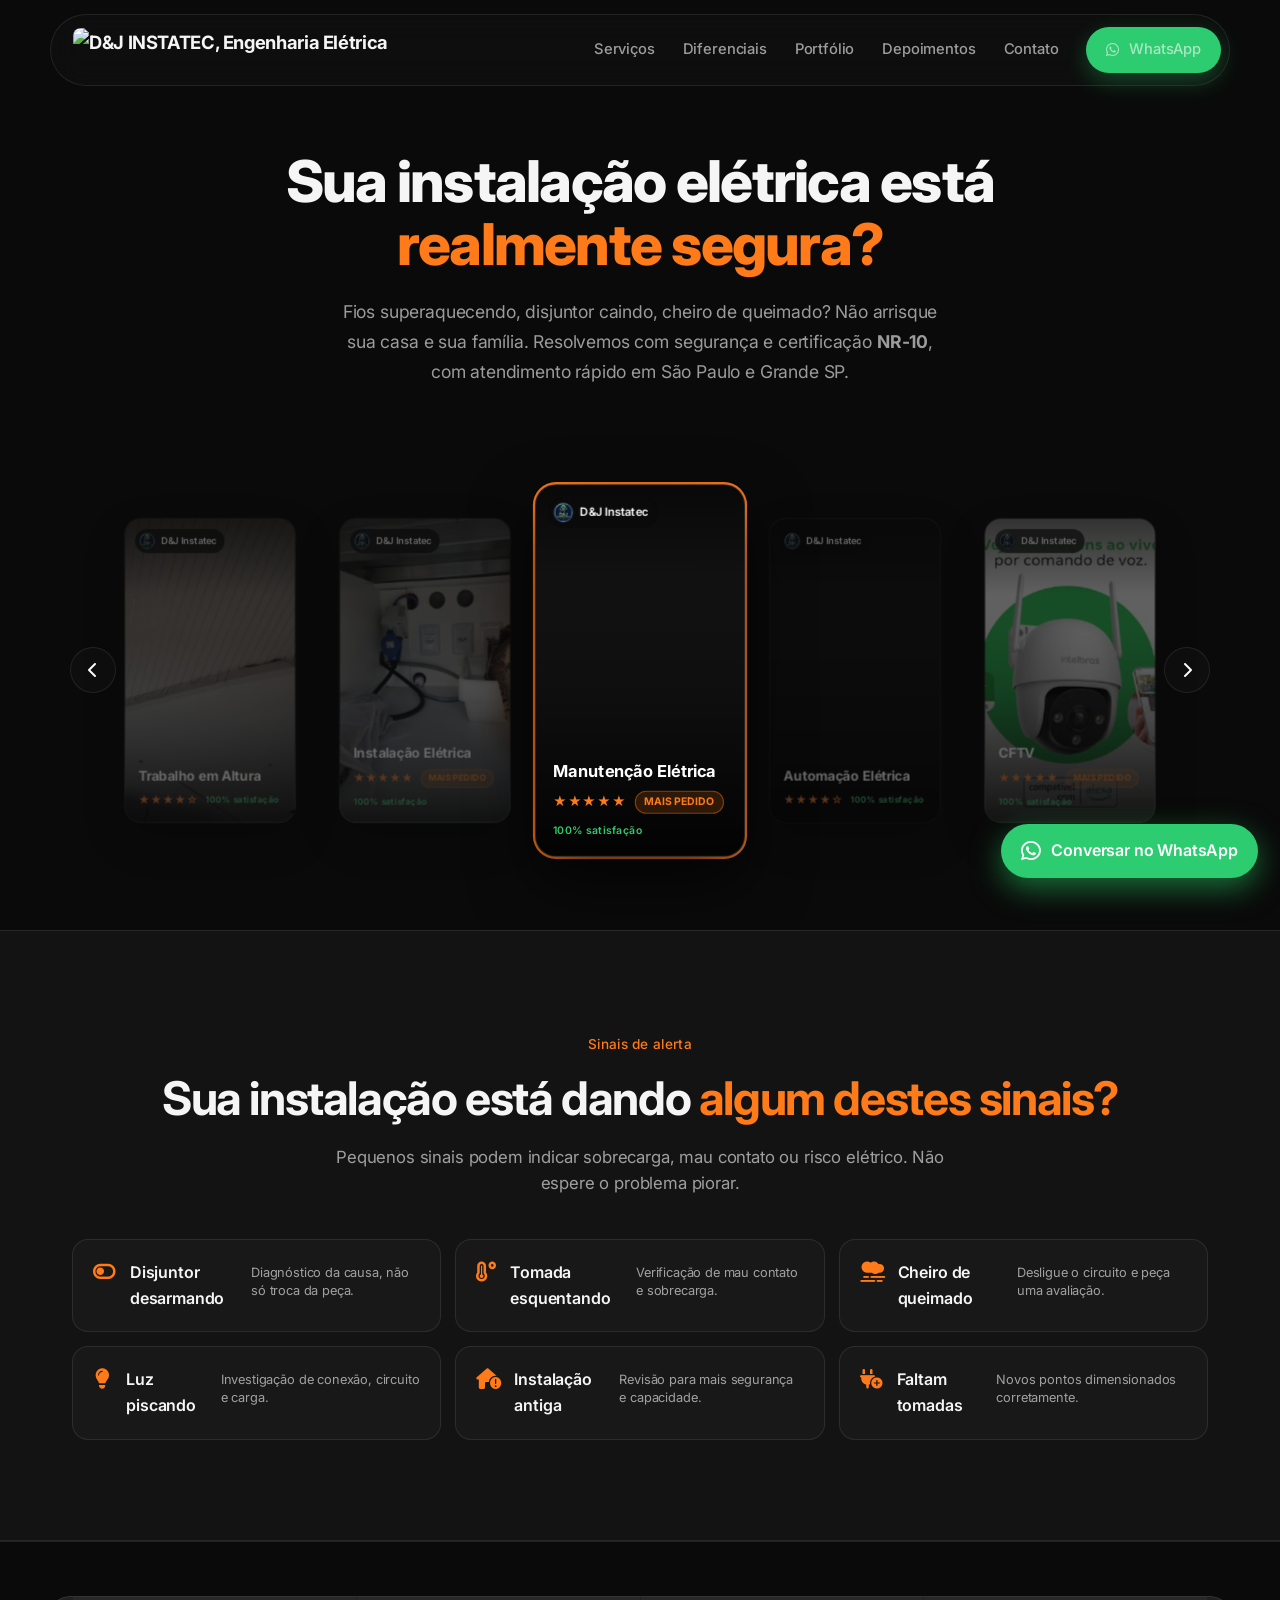
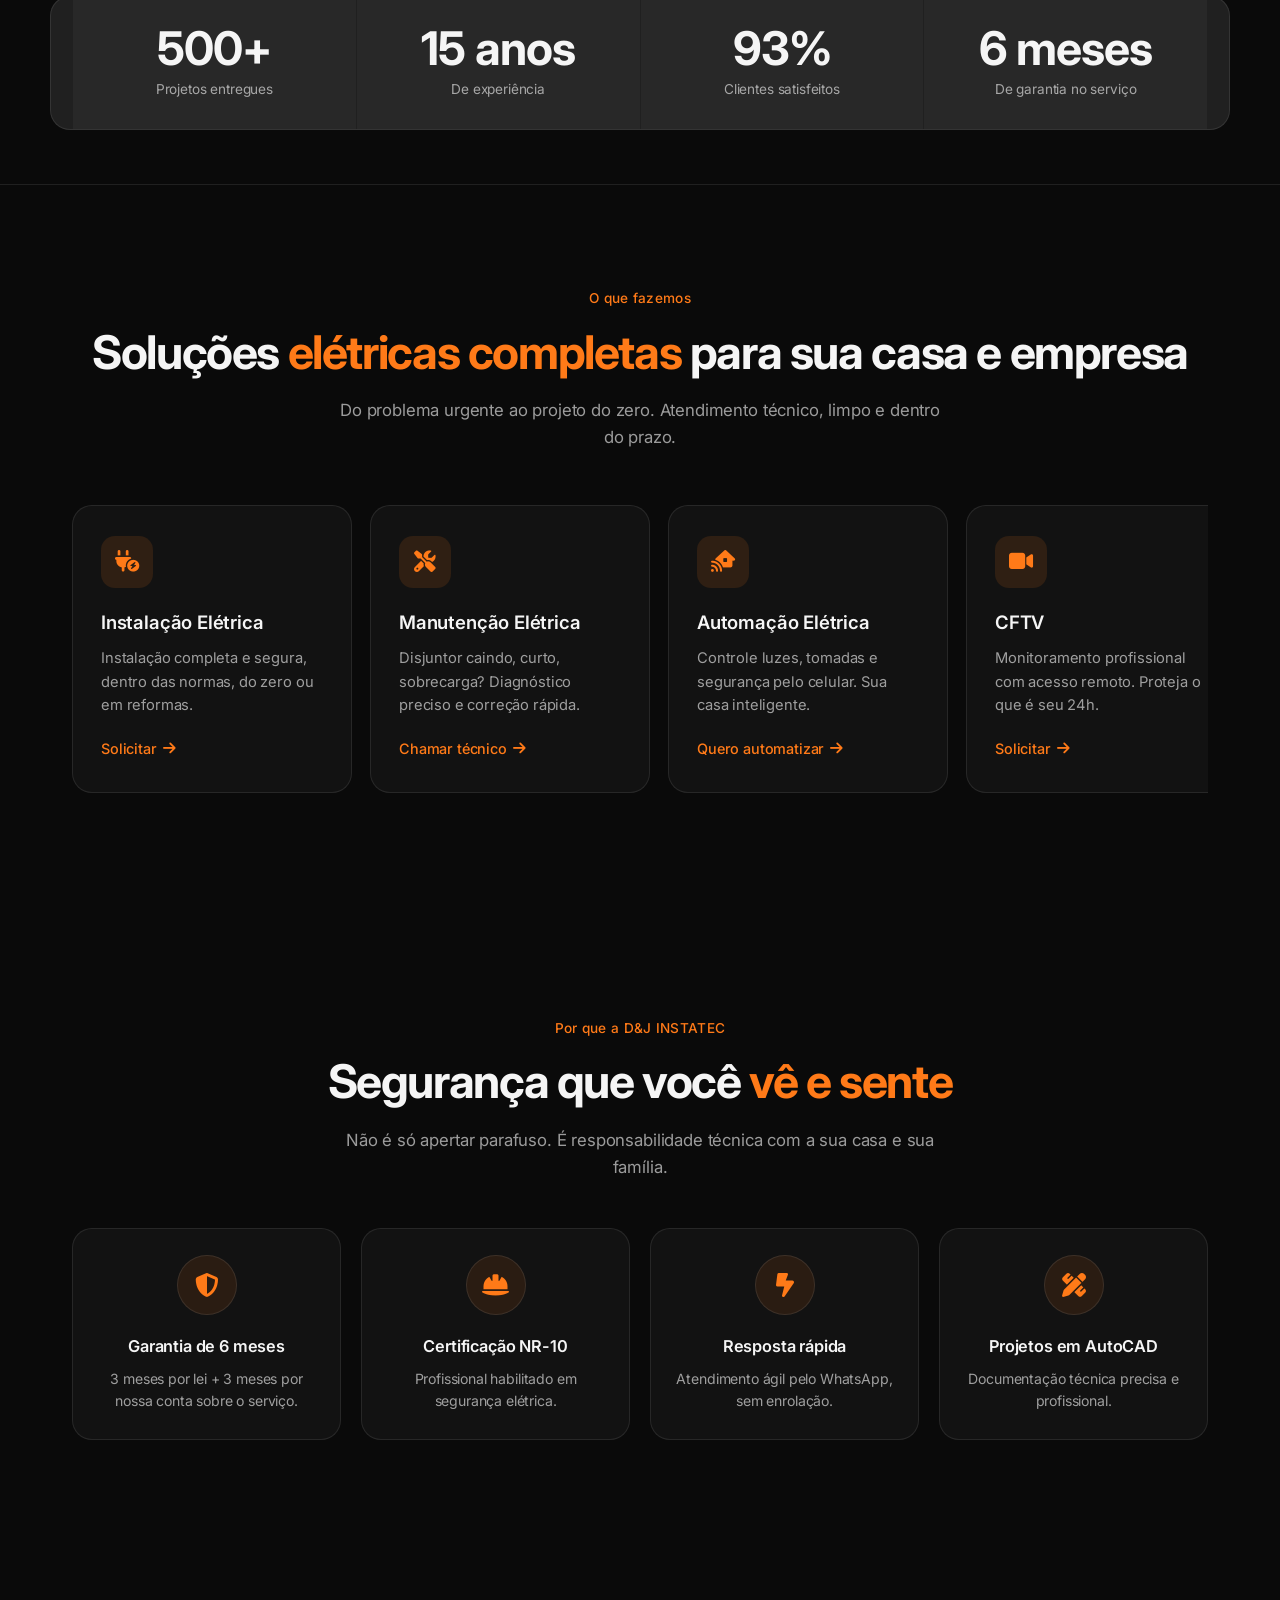
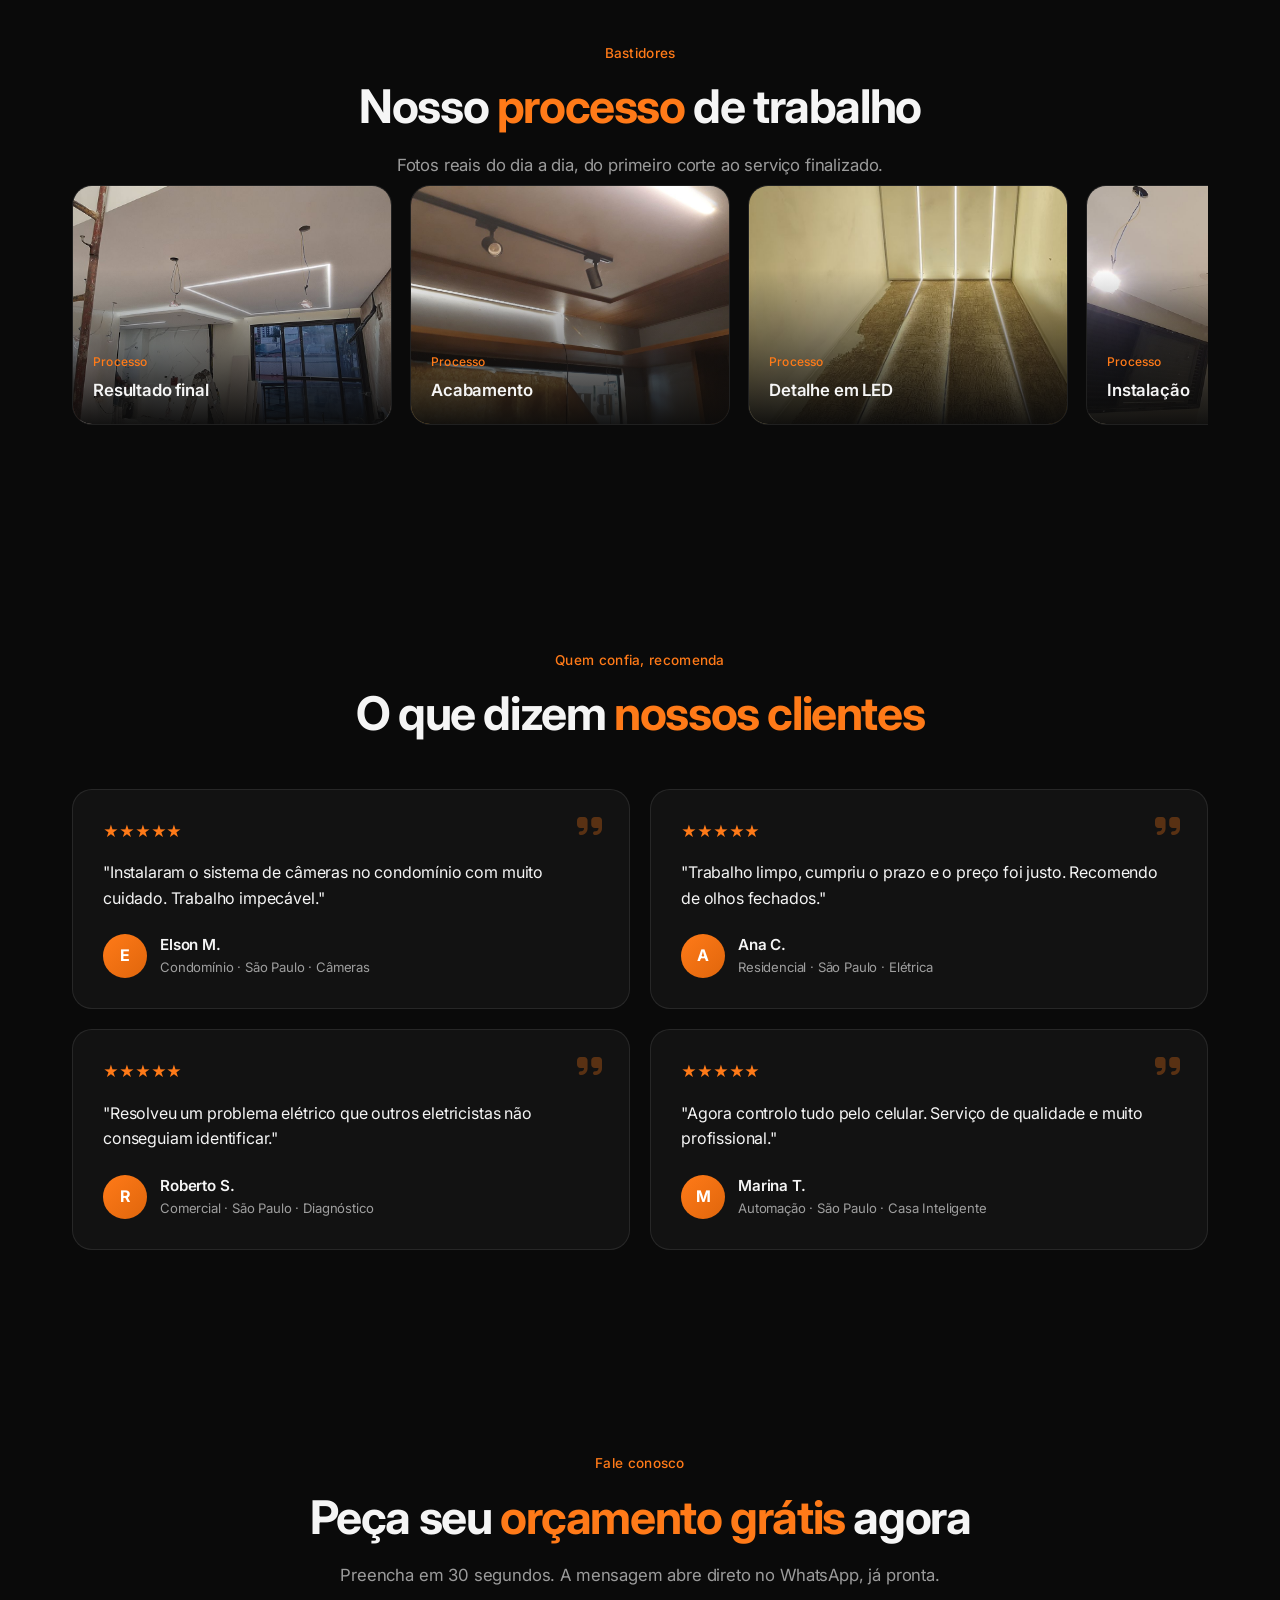
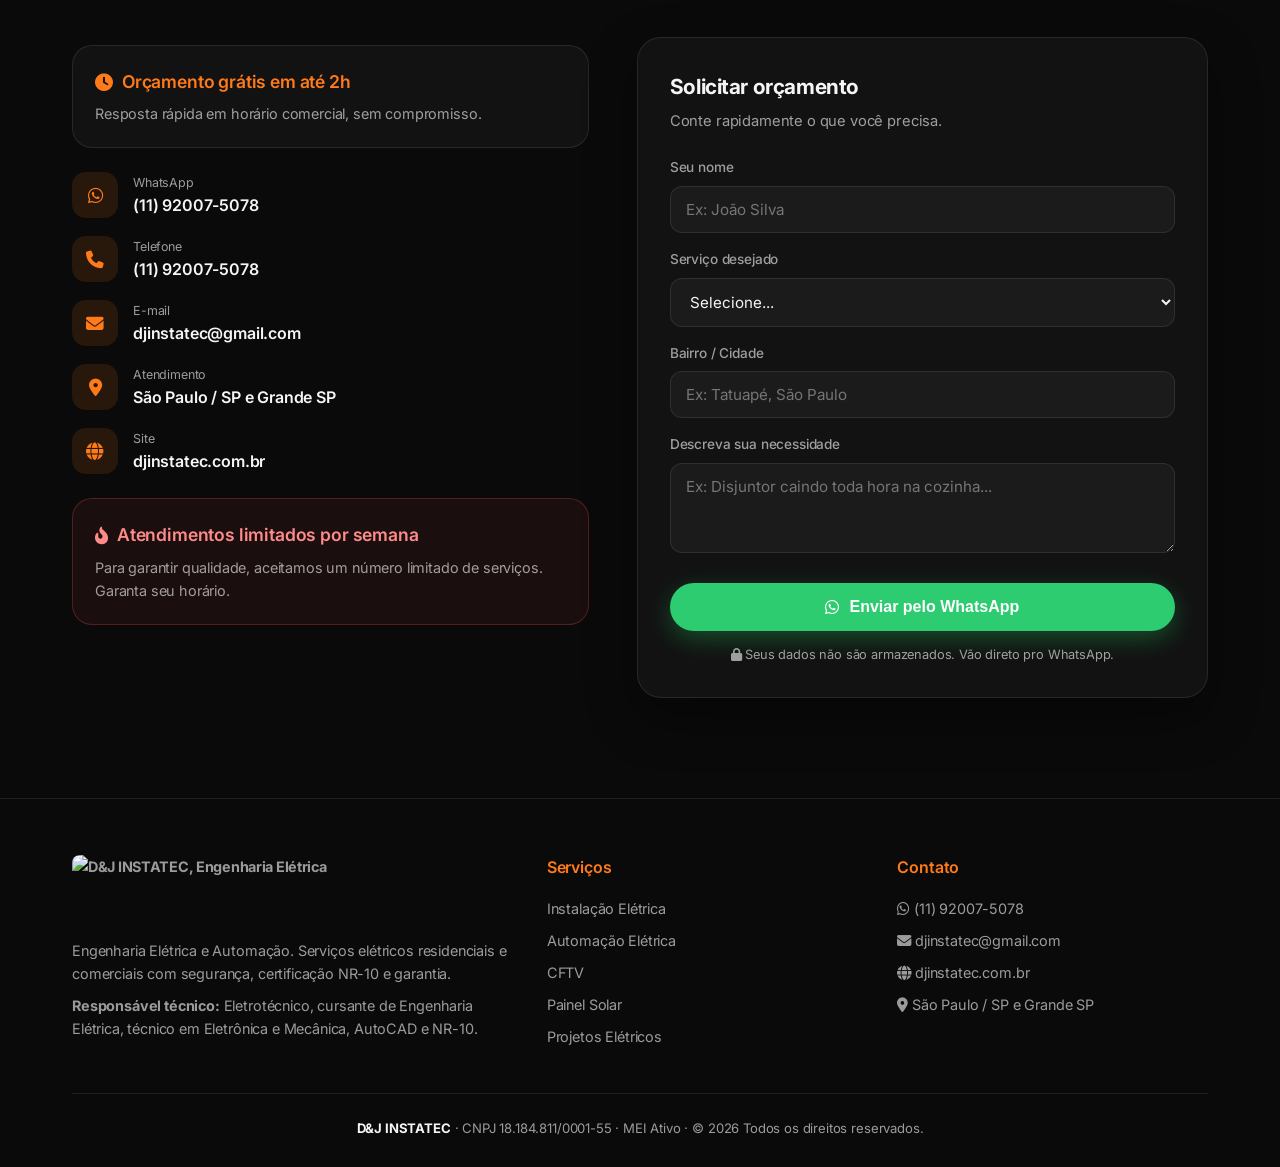
==== commit fbfeca73: "Atualiza cache da conversão do Google Ads" ====
--- a/index.html
+++ b/index.html
@@ -386,7 +386,7 @@
   <span>Conversar no WhatsApp</span>
 </a>
 
-<script src="js/main.js?v=14"></script>
+<script src="js/main.js?v=15"></script>
 </body>
 </html>
 <!-- force redeploy 20260704T232621Z -->
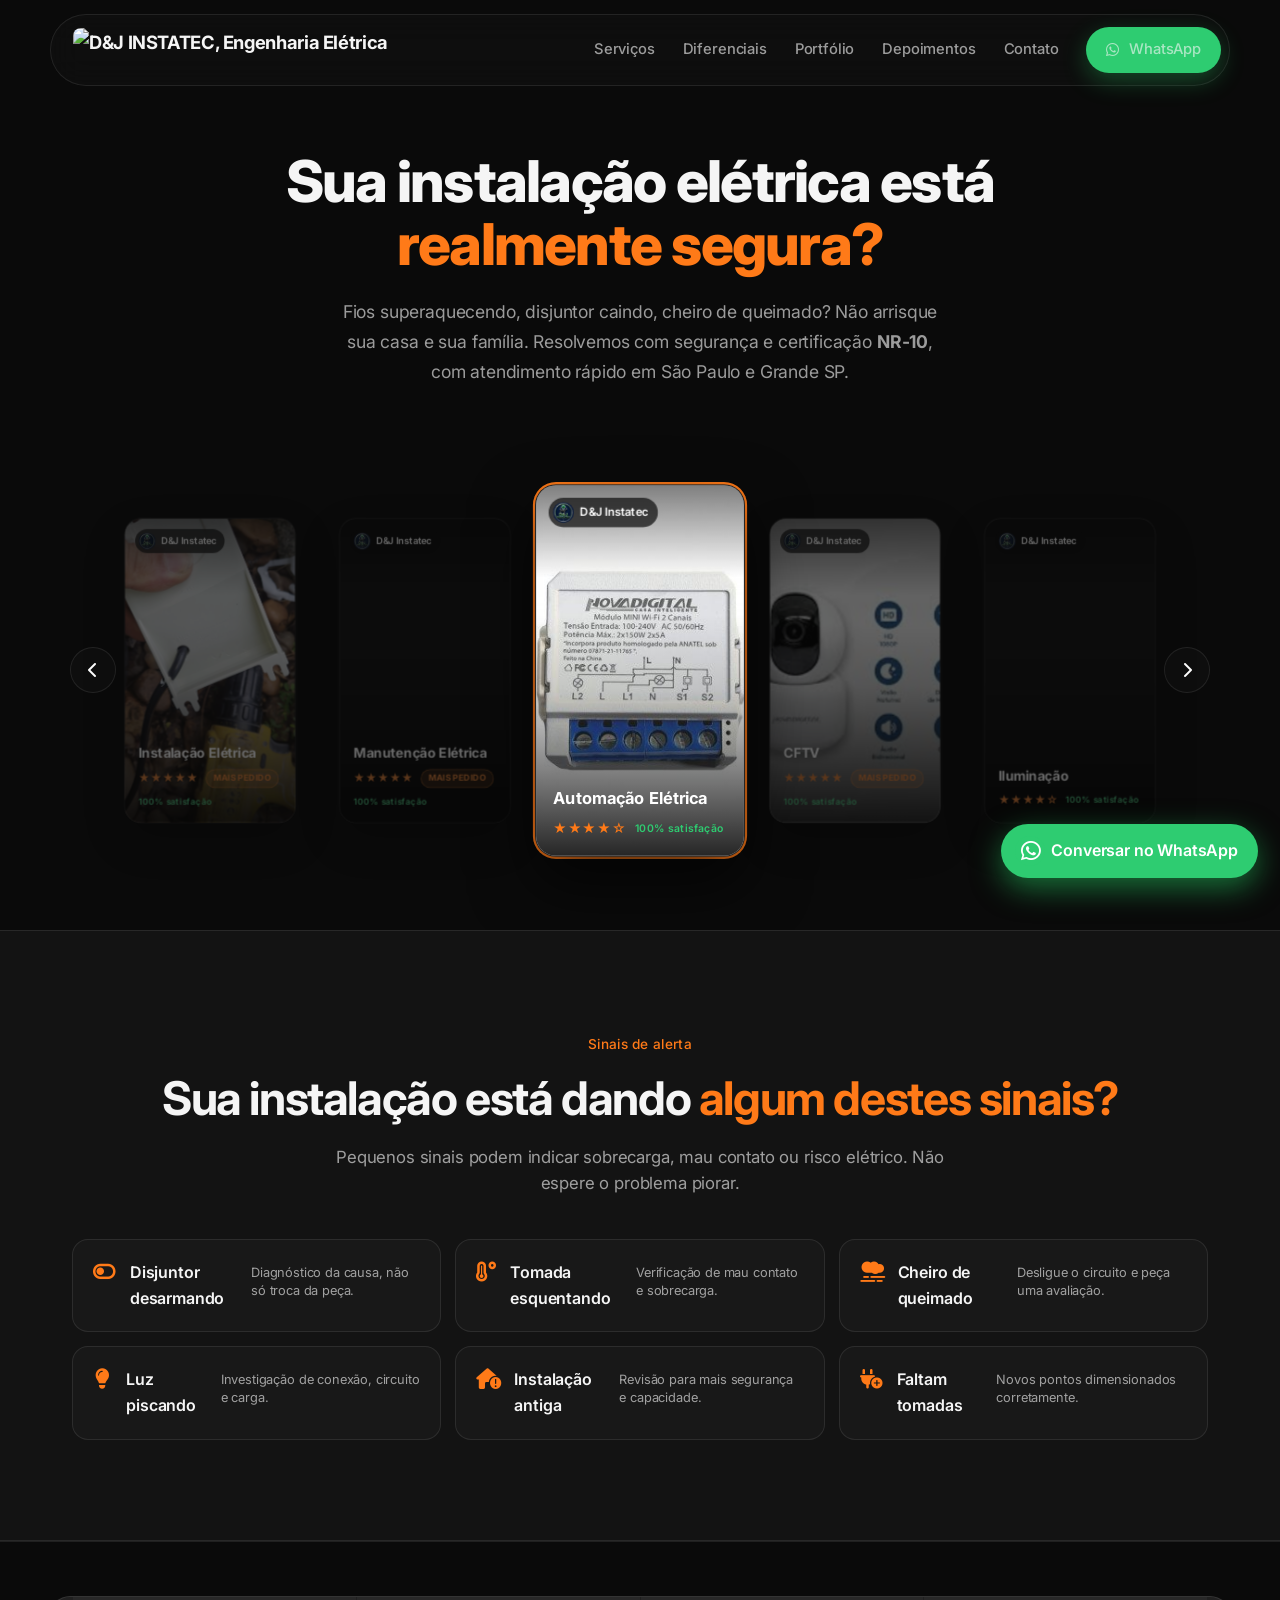
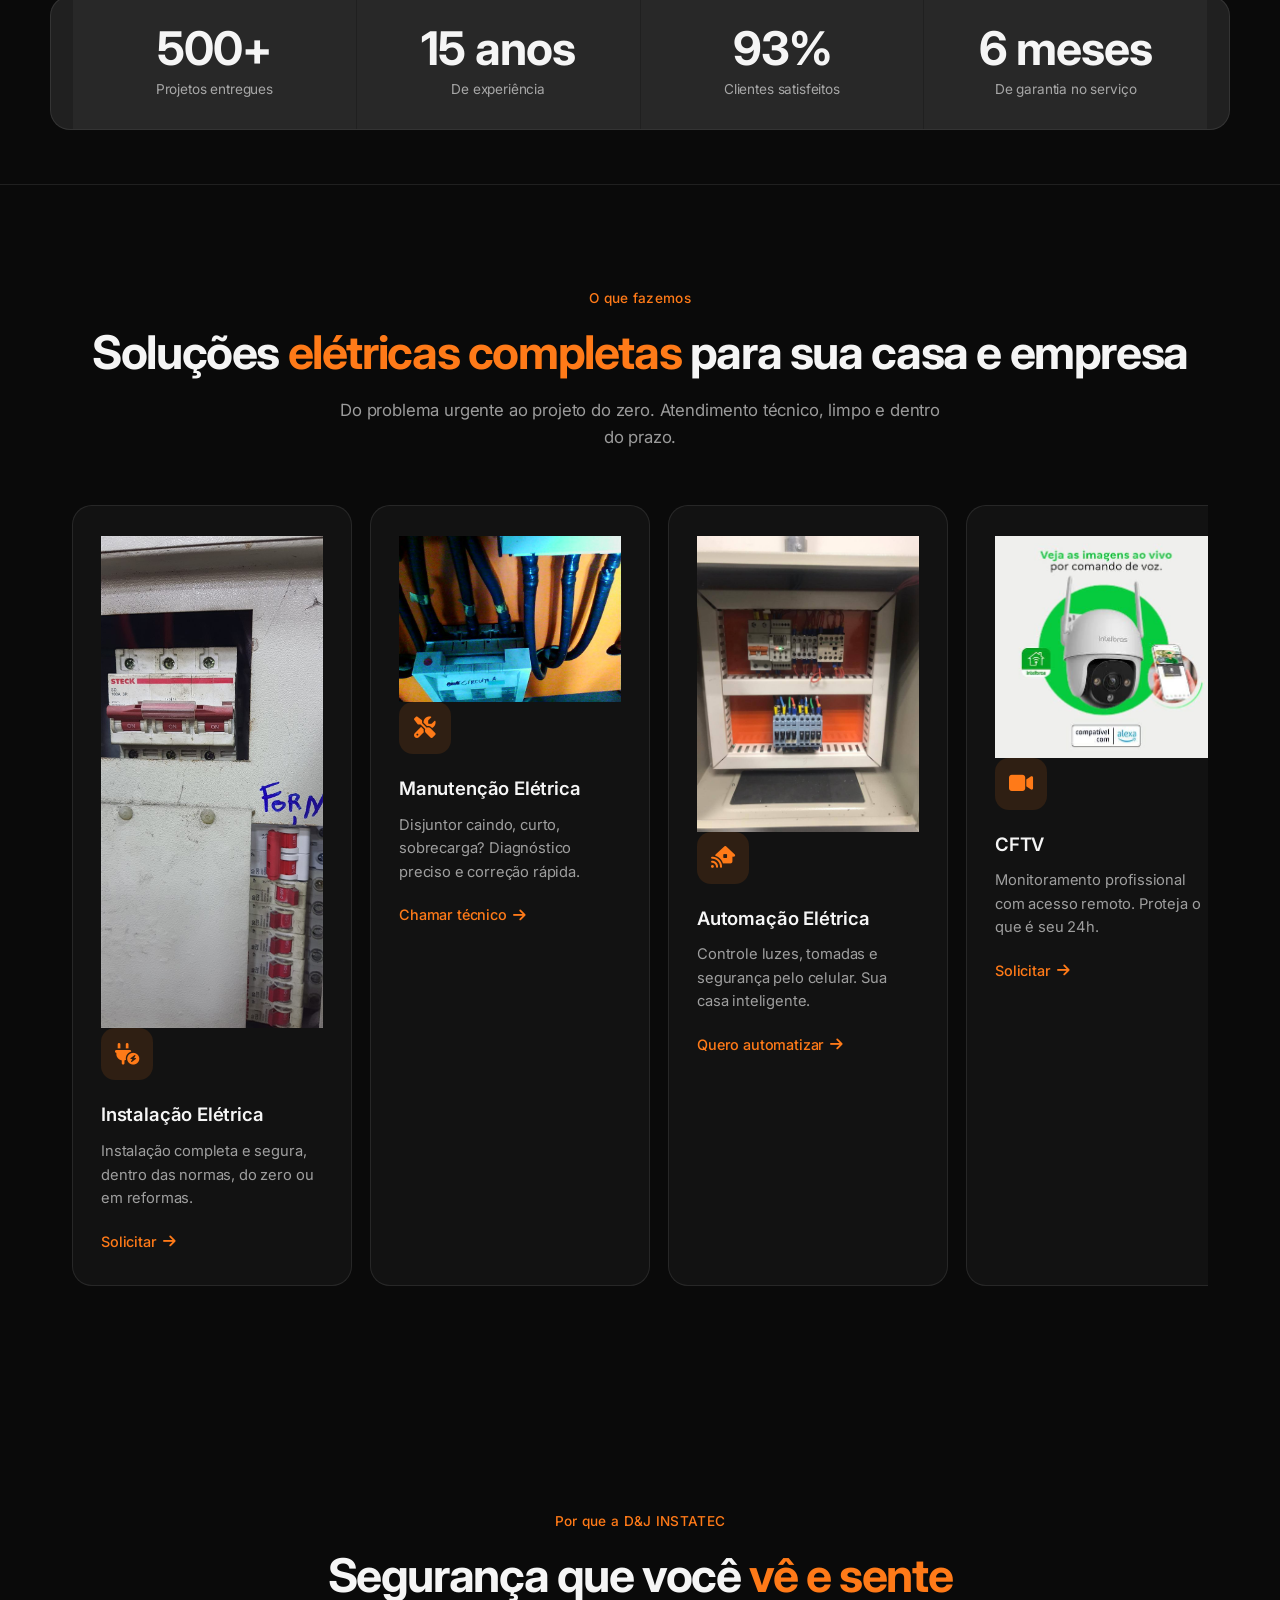
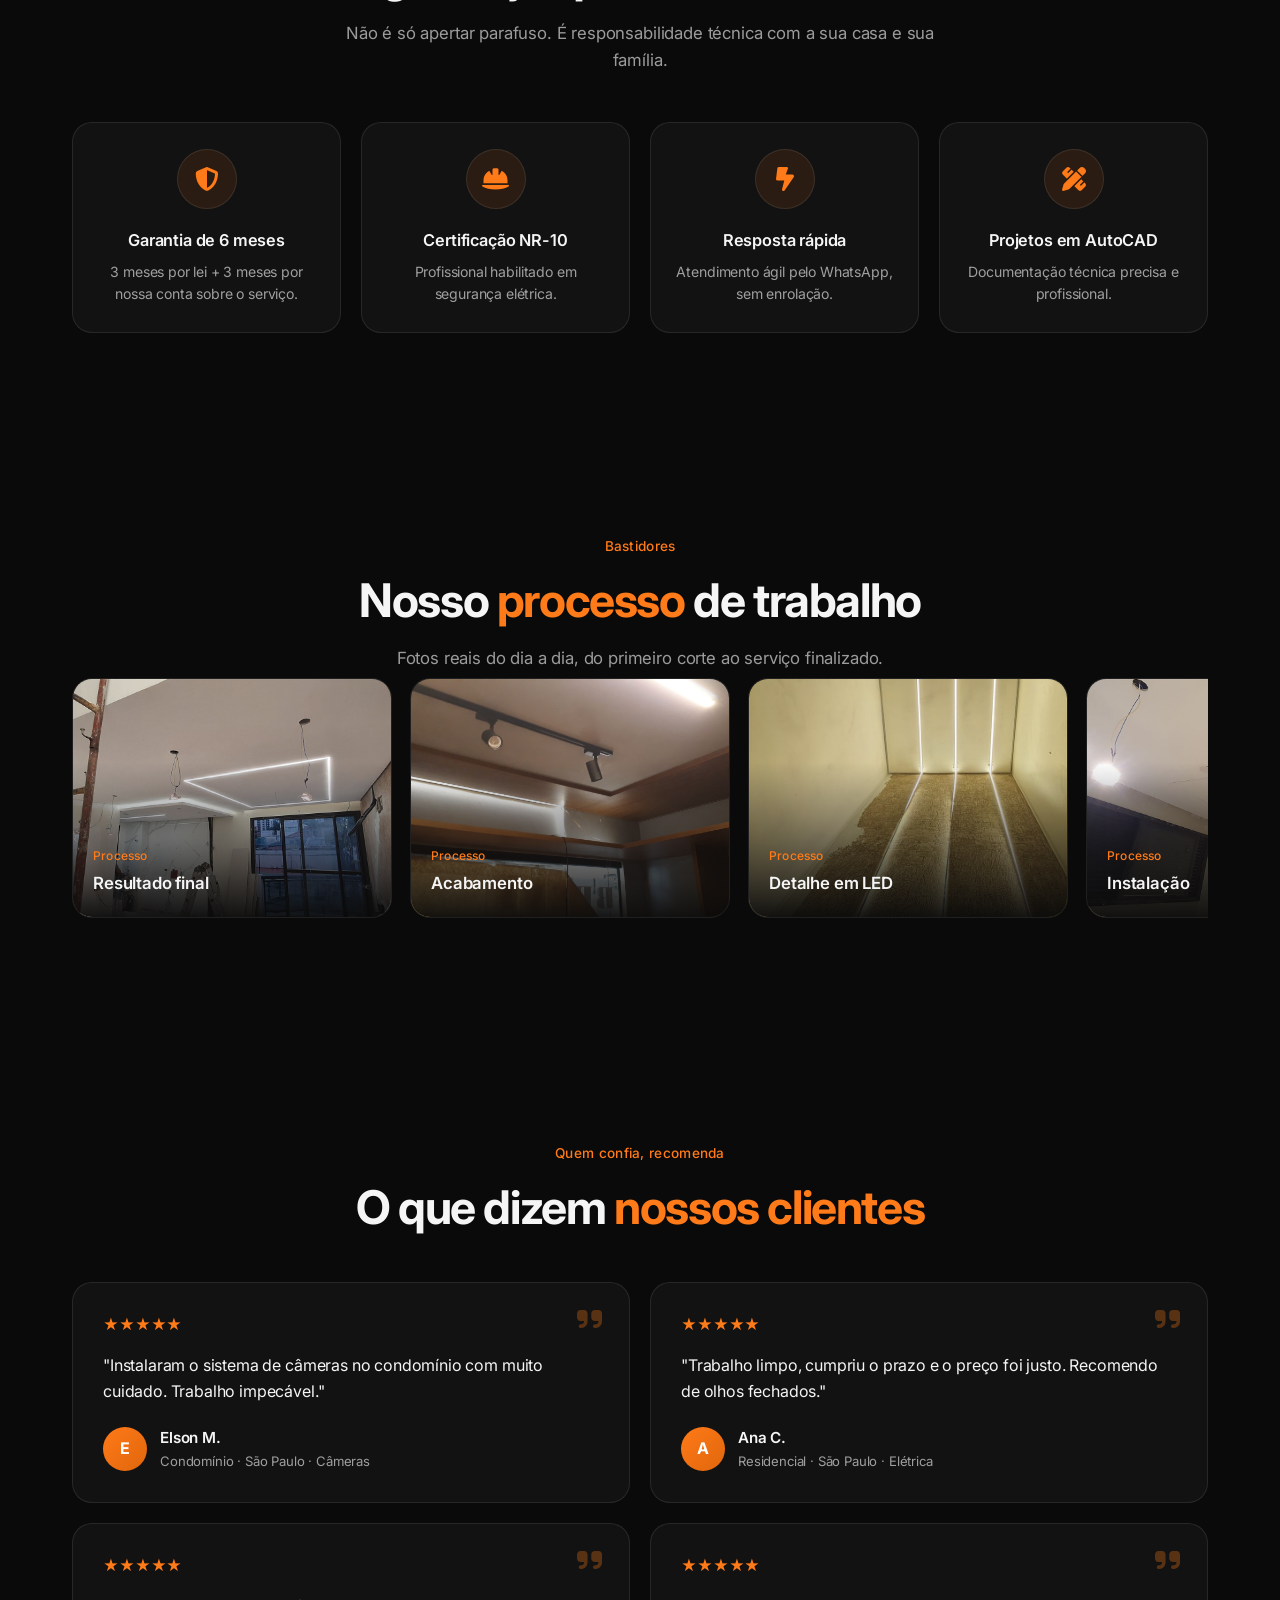
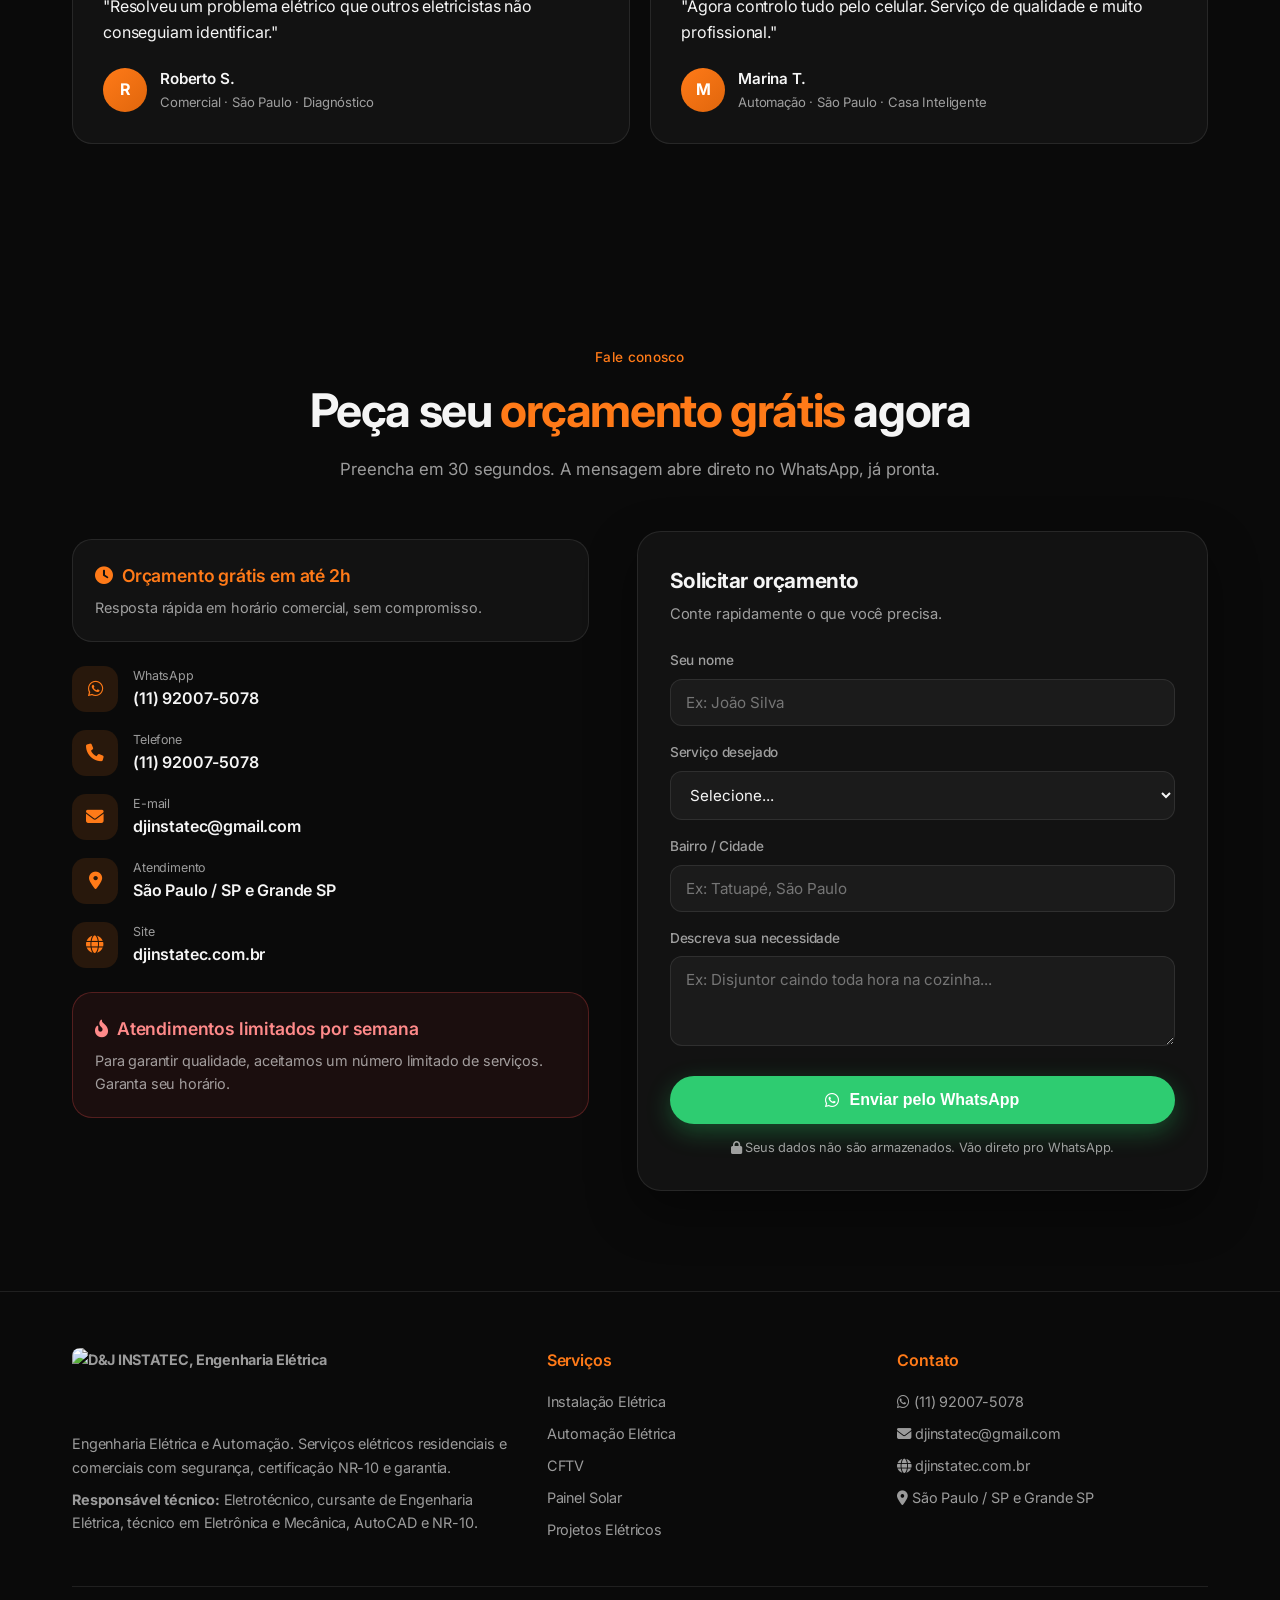
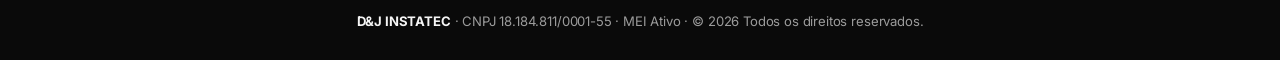
==== commit aeecf385: "Torna os cards de serviços clicáveis e adiciona fotos reais" ====
--- a/index.html
+++ b/index.html
@@ -222,18 +222,18 @@
   </div>
   <div class="container">
     <div class="cards">
-      <div class="card reveal"><div class="ico"><i class="fas fa-plug-circle-bolt"></i></div><h3>Instalação Elétrica</h3><p>Instalação completa e segura, dentro das normas, do zero ou em reformas.</p><a class="mini-cta" href="servicos/instalacao-eletrica.html" target="_blank" rel="noopener">Solicitar <i class="fas fa-arrow-right"></i></a></div>
-      <div class="card reveal d1"><div class="ico"><i class="fas fa-screwdriver-wrench"></i></div><h3>Manutenção Elétrica</h3><p>Disjuntor caindo, curto, sobrecarga? Diagnóstico preciso e correção rápida.</p><a class="mini-cta" href="servicos/manutencao-eletrica.html" target="_blank" rel="noopener">Chamar técnico <i class="fas fa-arrow-right"></i></a></div>
-      <div class="card reveal d2"><div class="ico"><i class="fas fa-house-signal"></i></div><h3>Automação Elétrica</h3><p>Controle luzes, tomadas e segurança pelo celular. Sua casa inteligente.</p><a class="mini-cta" href="servicos/automacao-eletrica.html" target="_blank" rel="noopener">Quero automatizar <i class="fas fa-arrow-right"></i></a></div>
-      <div class="card reveal"><div class="ico"><i class="fas fa-video"></i></div><h3>CFTV</h3><p>Monitoramento profissional com acesso remoto. Proteja o que é seu 24h.</p><a class="mini-cta" href="servicos/cftv.html" target="_blank" rel="noopener">Solicitar <i class="fas fa-arrow-right"></i></a></div>
-      <div class="card reveal d1"><div class="ico"><i class="fas fa-lightbulb"></i></div><h3>Iluminação</h3><p>Pontos novos, troca de fiação, iluminação planejada e econômica.</p><a class="mini-cta" href="servicos/iluminacao.html" target="_blank" rel="noopener">Solicitar <i class="fas fa-arrow-right"></i></a></div>
-      <div class="card reveal d2"><div class="ico"><i class="fas fa-couch"></i></div><h3>Iluminação de Móveis</h3><p>LED embutido em móveis planejados, com acabamento limpo e discreto.</p><a class="mini-cta" href="servicos/iluminacao-de-moveis.html" target="_blank" rel="noopener">Solicitar <i class="fas fa-arrow-right"></i></a></div>
-      <div class="card reveal"><div class="ico"><i class="fas fa-solar-panel"></i></div><h3>Painel Solar</h3><p>Reduza sua conta de luz com energia limpa e retorno garantido.</p><a class="mini-cta" href="servicos/painel-solar.html" target="_blank" rel="noopener">Simular economia <i class="fas fa-arrow-right"></i></a></div>
-      <div class="card reveal d1"><div class="ico"><i class="fas fa-bell"></i></div><h3>Alarmes e Segurança</h3><p>Sistemas de alarme integrados para proteção total do imóvel.</p><a class="mini-cta" href="servicos/alarmes-seguranca.html" target="_blank" rel="noopener">Solicitar <i class="fas fa-arrow-right"></i></a></div>
-      <div class="card reveal d2"><div class="ico"><i class="fas fa-pen-ruler"></i></div><h3>Projetos Elétricos</h3><p>Projetos técnicos em AutoCAD e consultoria especializada NR-10.</p><a class="mini-cta" href="servicos/projetos-eletricos.html" target="_blank" rel="noopener">Falar com técnico <i class="fas fa-arrow-right"></i></a></div>
-      <div class="card reveal"><div class="ico"><i class="fas fa-phone-volume"></i></div><h3>Interfone</h3><p>Instalação e reparo de interfones, com e sem fio.</p><a class="mini-cta" href="servicos/interfone.html" target="_blank" rel="noopener">Solicitar <i class="fas fa-arrow-right"></i></a></div>
-      <div class="card reveal d1"><div class="ico"><i class="fas fa-fingerprint"></i></div><h3>Controlador de Acesso</h3><p>Fechaduras e catracas eletrônicas para portas e portões.</p><a class="mini-cta" href="servicos/controlador-de-acesso.html" target="_blank" rel="noopener">Solicitar <i class="fas fa-arrow-right"></i></a></div>
-      <div class="card reveal d2"><div class="ico"><i class="fas fa-stairs"></i></div><h3>Trabalho em Altura</h3><p>Serviços elétricos em fachadas, forros e áreas de difícil acesso, com segurança certificada.</p><a class="mini-cta" href="servicos/trabalho-altura.html" target="_blank" rel="noopener">Solicitar <i class="fas fa-arrow-right"></i></a></div>
+      <div class="card service-card" reveal" data-service="instalacao-eletrica"><div class="service-thumb"><img src="images/servicos/instalacao-eletrica/1.jpg" alt="Instalação Elétrica" loading="lazy"></div><div class="ico"><i class="fas fa-plug-circle-bolt"></i></div><h3>Instalação Elétrica</h3><p>Instalação completa e segura, dentro das normas, do zero ou em reformas.</p><a class="mini-cta" href="servicos/instalacao-eletrica.html" target="_blank" rel="noopener">Solicitar <i class="fas fa-arrow-right"></i></a></div>
+      <div class="card service-card" reveal d1" data-service="manutencao-eletrica"><div class="service-thumb"><img src="images/servicos/manutencao-eletrica/1.jpg" alt="Manutenção Elétrica" loading="lazy"></div><div class="ico"><i class="fas fa-screwdriver-wrench"></i></div><h3>Manutenção Elétrica</h3><p>Disjuntor caindo, curto, sobrecarga? Diagnóstico preciso e correção rápida.</p><a class="mini-cta" href="servicos/manutencao-eletrica.html" target="_blank" rel="noopener">Chamar técnico <i class="fas fa-arrow-right"></i></a></div>
+      <div class="card service-card" reveal d2" data-service="automacao-eletrica"><div class="service-thumb"><img src="images/servicos/automacao-eletrica/1.jpg" alt="Automação Elétrica" loading="lazy"></div><div class="ico"><i class="fas fa-house-signal"></i></div><h3>Automação Elétrica</h3><p>Controle luzes, tomadas e segurança pelo celular. Sua casa inteligente.</p><a class="mini-cta" href="servicos/automacao-eletrica.html" target="_blank" rel="noopener">Quero automatizar <i class="fas fa-arrow-right"></i></a></div>
+      <div class="card service-card" reveal" data-service="cftv"><div class="service-thumb"><img src="images/servicos/cftv/1.jpg" alt="CFTV" loading="lazy"></div><div class="ico"><i class="fas fa-video"></i></div><h3>CFTV</h3><p>Monitoramento profissional com acesso remoto. Proteja o que é seu 24h.</p><a class="mini-cta" href="servicos/cftv.html" target="_blank" rel="noopener">Solicitar <i class="fas fa-arrow-right"></i></a></div>
+      <div class="card service-card" reveal d1" data-service="iluminacao"><div class="service-thumb"><img src="images/servicos/iluminacao/1.jpg" alt="Iluminação" loading="lazy"></div><div class="ico"><i class="fas fa-lightbulb"></i></div><h3>Iluminação</h3><p>Pontos novos, troca de fiação, iluminação planejada e econômica.</p><a class="mini-cta" href="servicos/iluminacao.html" target="_blank" rel="noopener">Solicitar <i class="fas fa-arrow-right"></i></a></div>
+      <div class="card service-card" reveal d2" data-service="iluminacao-de-moveis"><div class="service-thumb"><img src="images/servicos/iluminacao-de-moveis/1.jpg" alt="Iluminação de Móveis" loading="lazy"></div><div class="ico"><i class="fas fa-couch"></i></div><h3>Iluminação de Móveis</h3><p>LED embutido em móveis planejados, com acabamento limpo e discreto.</p><a class="mini-cta" href="servicos/iluminacao-de-moveis.html" target="_blank" rel="noopener">Solicitar <i class="fas fa-arrow-right"></i></a></div>
+      <div class="card service-card" reveal" data-service="painel-solar"><div class="service-thumb"><img src="images/servicos/painel-solar/1.jpg" alt="Painel Solar" loading="lazy"></div><div class="ico"><i class="fas fa-solar-panel"></i></div><h3>Painel Solar</h3><p>Reduza sua conta de luz com energia limpa e retorno garantido.</p><a class="mini-cta" href="servicos/painel-solar.html" target="_blank" rel="noopener">Simular economia <i class="fas fa-arrow-right"></i></a></div>
+      <div class="card service-card" reveal d1" data-service="alarmes-seguranca"><div class="service-thumb"><img src="images/servicos/alarmes-seguranca/1.jpg" alt="Alarmes e Segurança" loading="lazy"></div><div class="ico"><i class="fas fa-bell"></i></div><h3>Alarmes e Segurança</h3><p>Sistemas de alarme integrados para proteção total do imóvel.</p><a class="mini-cta" href="servicos/alarmes-seguranca.html" target="_blank" rel="noopener">Solicitar <i class="fas fa-arrow-right"></i></a></div>
+      <div class="card service-card" reveal d2" data-service="projetos-eletricos"><div class="service-thumb"><img src="images/servicos/projetos-eletricos/1.jpg" alt="Projetos Elétricos" loading="lazy"></div><div class="ico"><i class="fas fa-pen-ruler"></i></div><h3>Projetos Elétricos</h3><p>Projetos técnicos em AutoCAD e consultoria especializada NR-10.</p><a class="mini-cta" href="servicos/projetos-eletricos.html" target="_blank" rel="noopener">Falar com técnico <i class="fas fa-arrow-right"></i></a></div>
+      <div class="card service-card" reveal" data-service="interfone"><div class="service-thumb"><img src="images/servicos/interfone/1.jpg" alt="Interfone" loading="lazy"></div><div class="ico"><i class="fas fa-phone-volume"></i></div><h3>Interfone</h3><p>Instalação e reparo de interfones, com e sem fio.</p><a class="mini-cta" href="servicos/interfone.html" target="_blank" rel="noopener">Solicitar <i class="fas fa-arrow-right"></i></a></div>
+      <div class="card service-card" reveal d1" data-service="controlador-de-acesso"><div class="service-thumb"><img src="images/servicos/controlador-de-acesso/1.jpg" alt="Controlador de Acesso" loading="lazy"></div><div class="ico"><i class="fas fa-fingerprint"></i></div><h3>Controlador de Acesso</h3><p>Fechaduras e catracas eletrônicas para portas e portões.</p><a class="mini-cta" href="servicos/controlador-de-acesso.html" target="_blank" rel="noopener">Solicitar <i class="fas fa-arrow-right"></i></a></div>
+      <div class="card service-card" reveal d2" data-service="trabalho-altura"><div class="service-thumb"><img src="images/servicos/trabalho-altura/1.jpg" alt="Trabalho em Altura" loading="lazy"></div><div class="ico"><i class="fas fa-stairs"></i></div><h3>Trabalho em Altura</h3><p>Serviços elétricos em fachadas, forros e áreas de difícil acesso, com segurança certificada.</p><a class="mini-cta" href="servicos/trabalho-altura.html" target="_blank" rel="noopener">Solicitar <i class="fas fa-arrow-right"></i></a></div>
     </div>
   </div>
 </section>
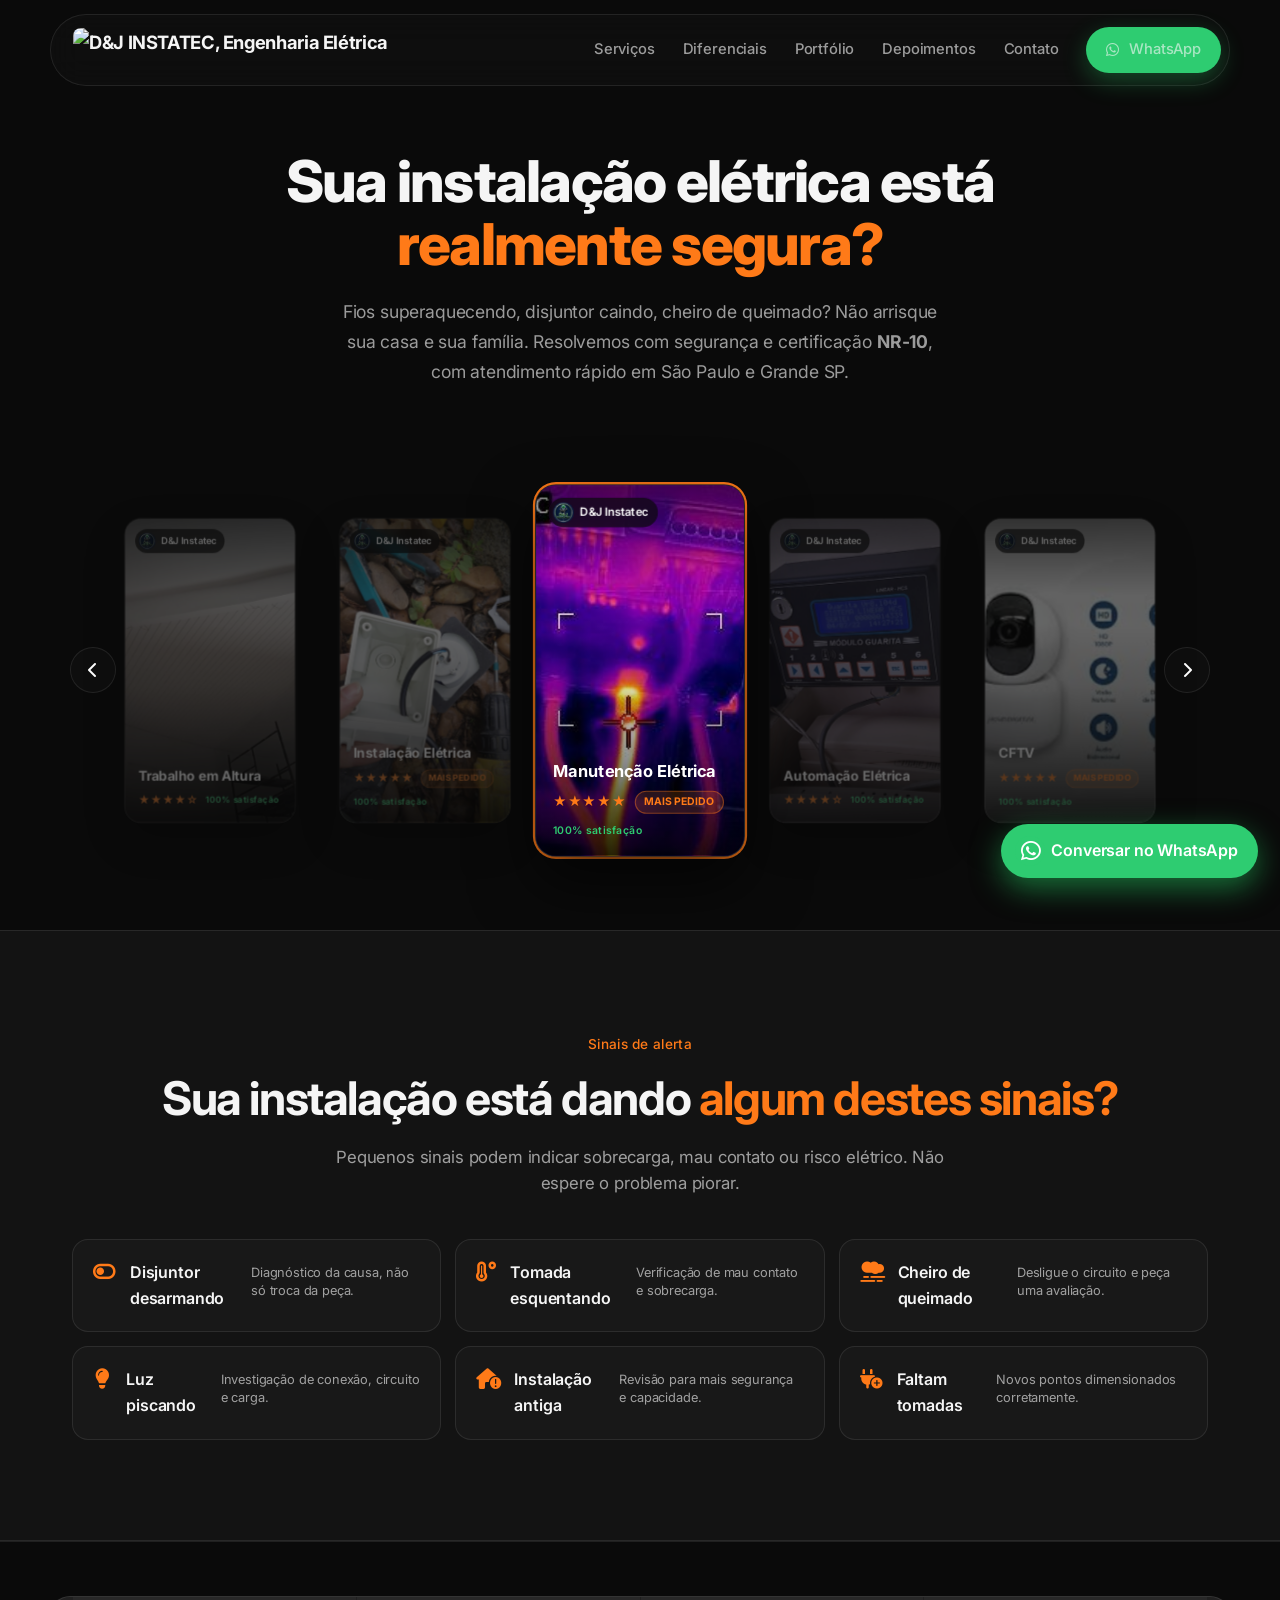
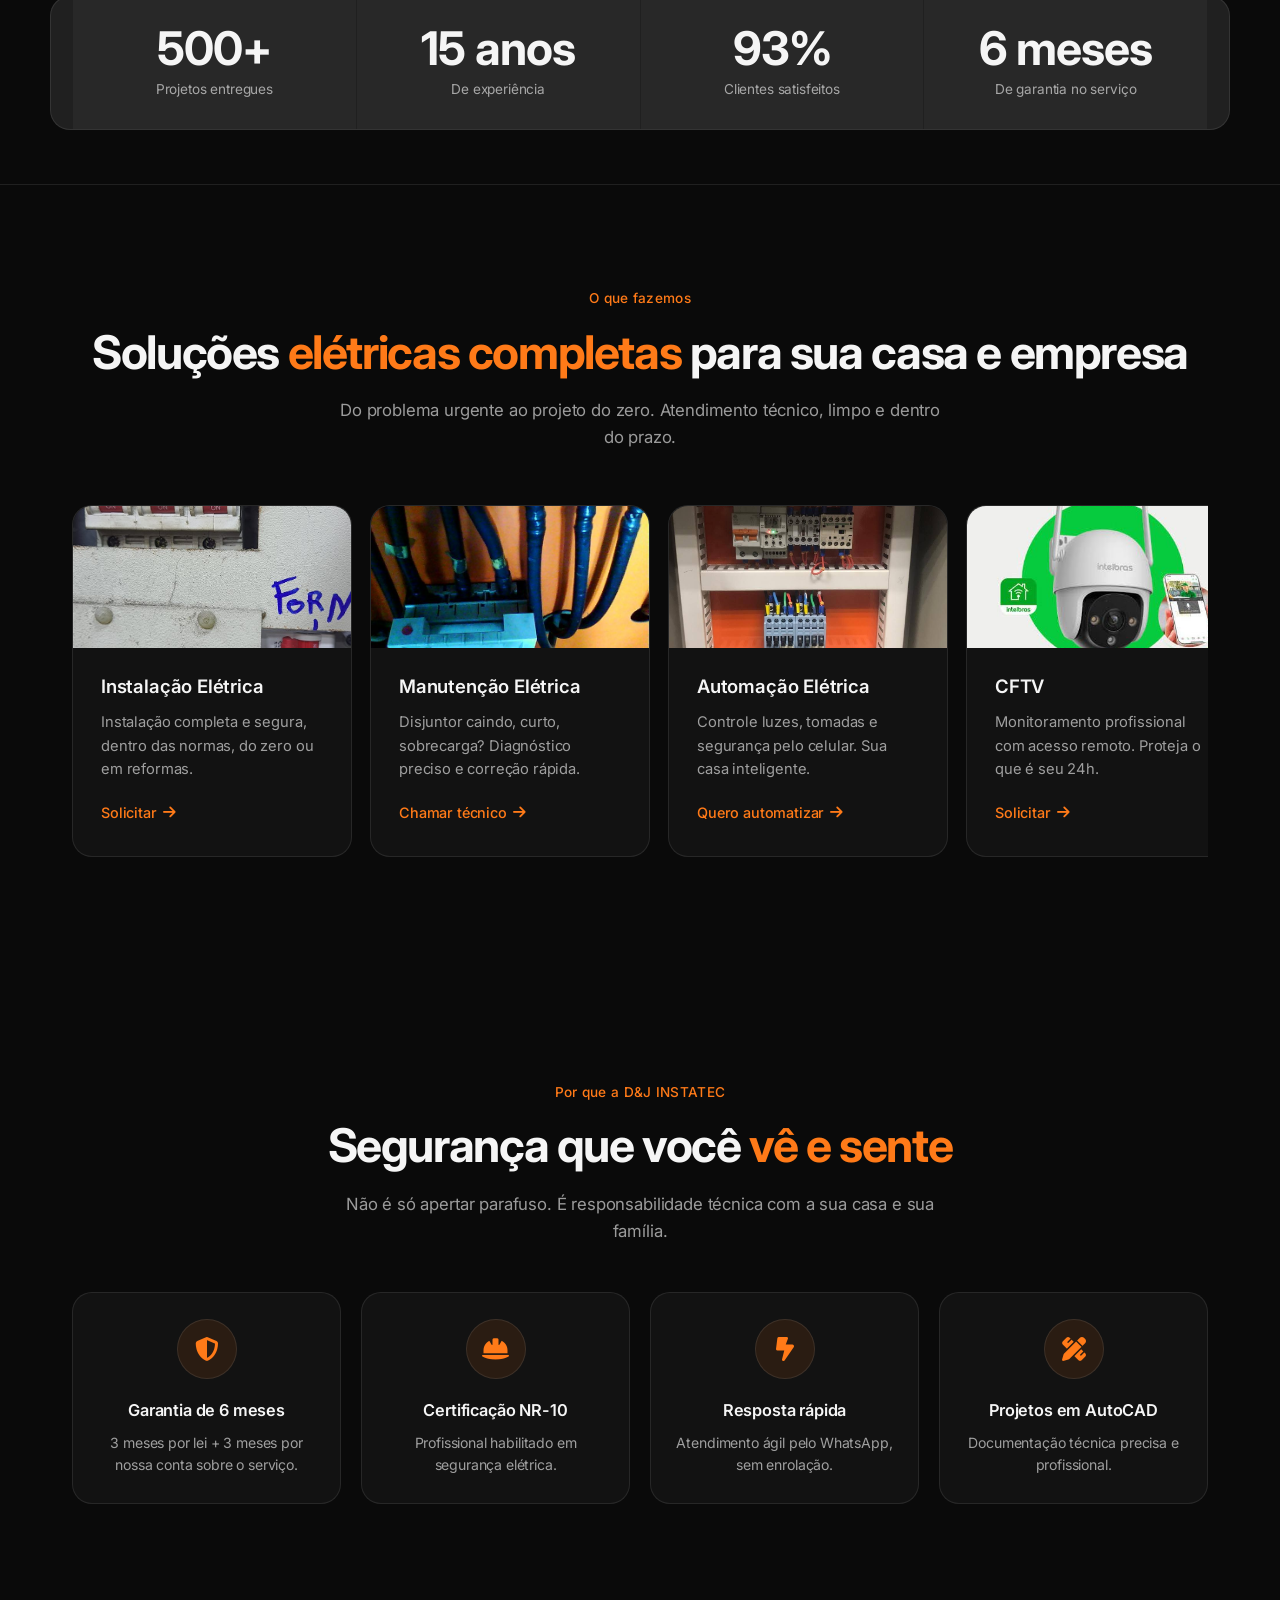
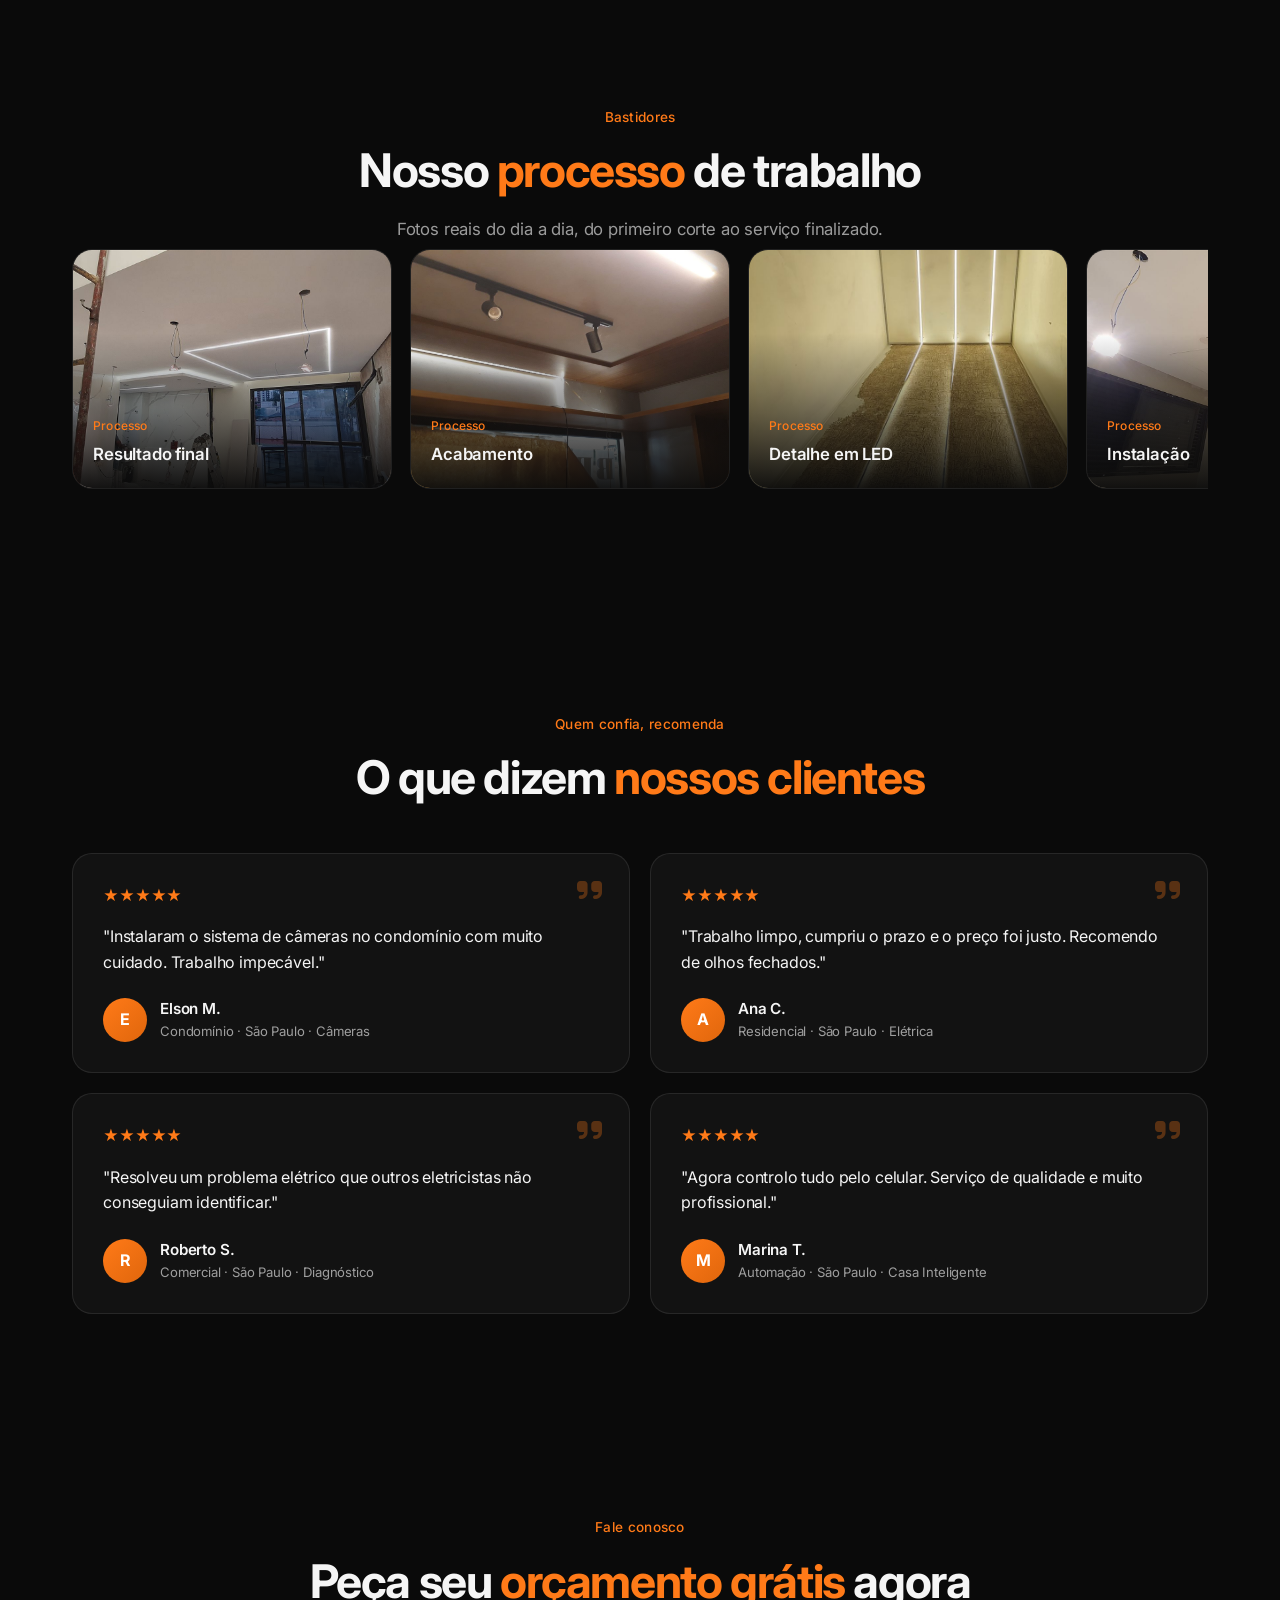
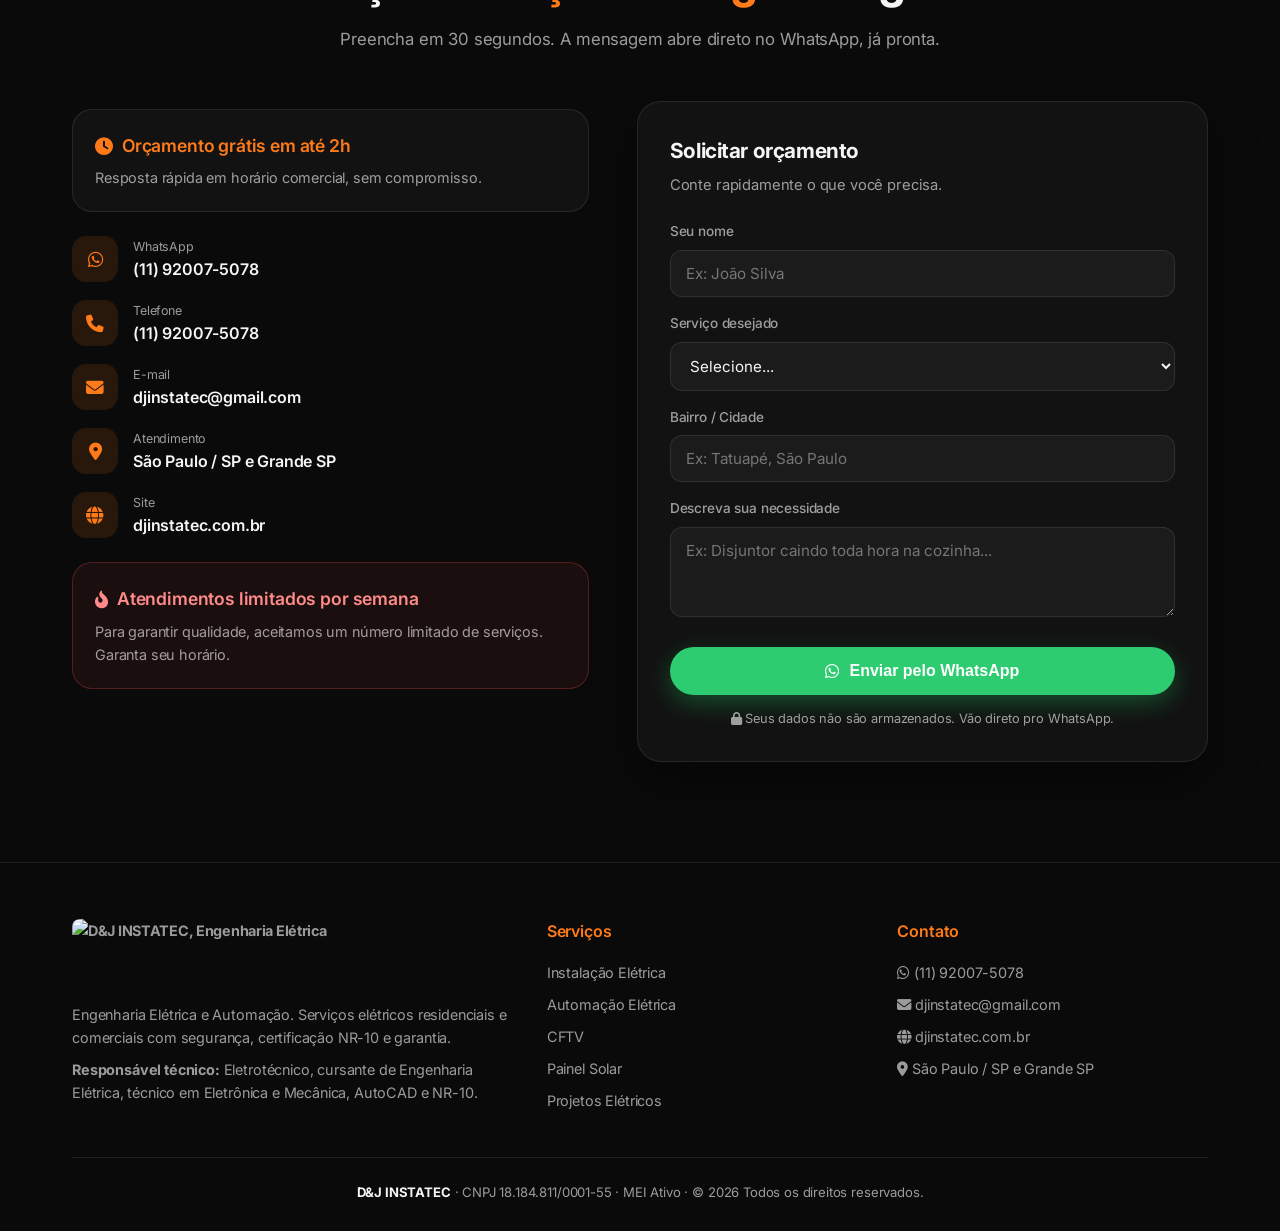
==== commit 7ddbcda8: "Atualiza cache dos cards com fotos" ====
--- a/index.html
+++ b/index.html
@@ -31,7 +31,7 @@
 
 <noscript><style>.reveal{opacity:1!important;transform:none!important}</style></noscript>
 
-<link rel="stylesheet" href="css/style.css?v=12">
+<link rel="stylesheet" href="css/style.css?v=13">
 </head>
 <body>
 
@@ -386,7 +386,7 @@
   <span>Conversar no WhatsApp</span>
 </a>
 
-<script src="js/main.js?v=15"></script>
+<script src="js/main.js?v=16"></script>
 </body>
 </html>
 <!-- force redeploy 20260704T232621Z -->
--- a/css/style.css
+++ b/css/style.css
@@ -424,3 +424,13 @@
 @media(min-width:641px) and (max-width:960px){
   .symptoms-grid{grid-template-columns:repeat(2,1fr)}
 }
+
+/* Cards de serviços com foto e navegação */
+.service-card{cursor:pointer}
+.service-card .service-thumb{height:142px;margin:-30px -28px 24px;overflow:hidden;background:#111}
+.service-card .service-thumb img{width:100%;height:100%;object-fit:cover;display:block;transition:transform .5s,filter .3s}
+.service-card:hover .service-thumb img{transform:scale(1.06);filter:brightness(1.08)}
+.service-card .ico{display:none}
+@media(max-width:640px){
+  .service-card .service-thumb{height:150px}
+}
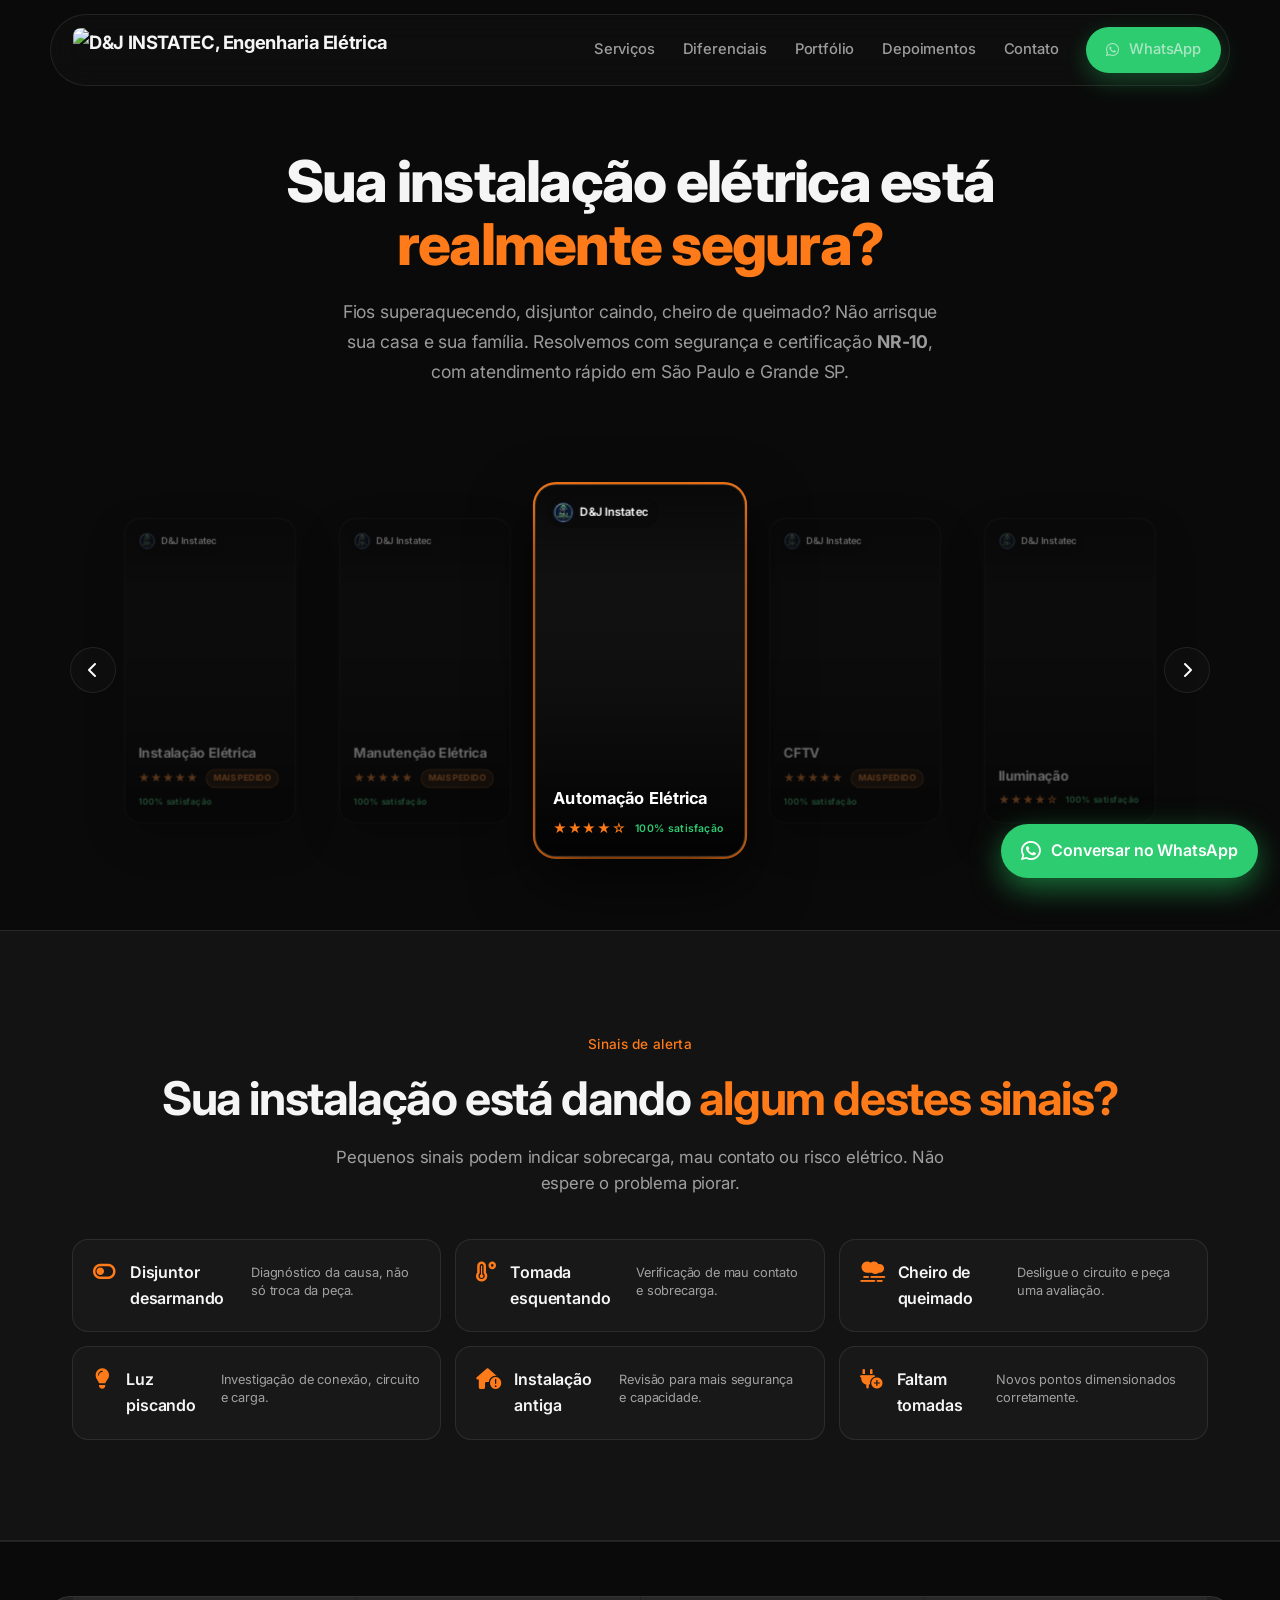
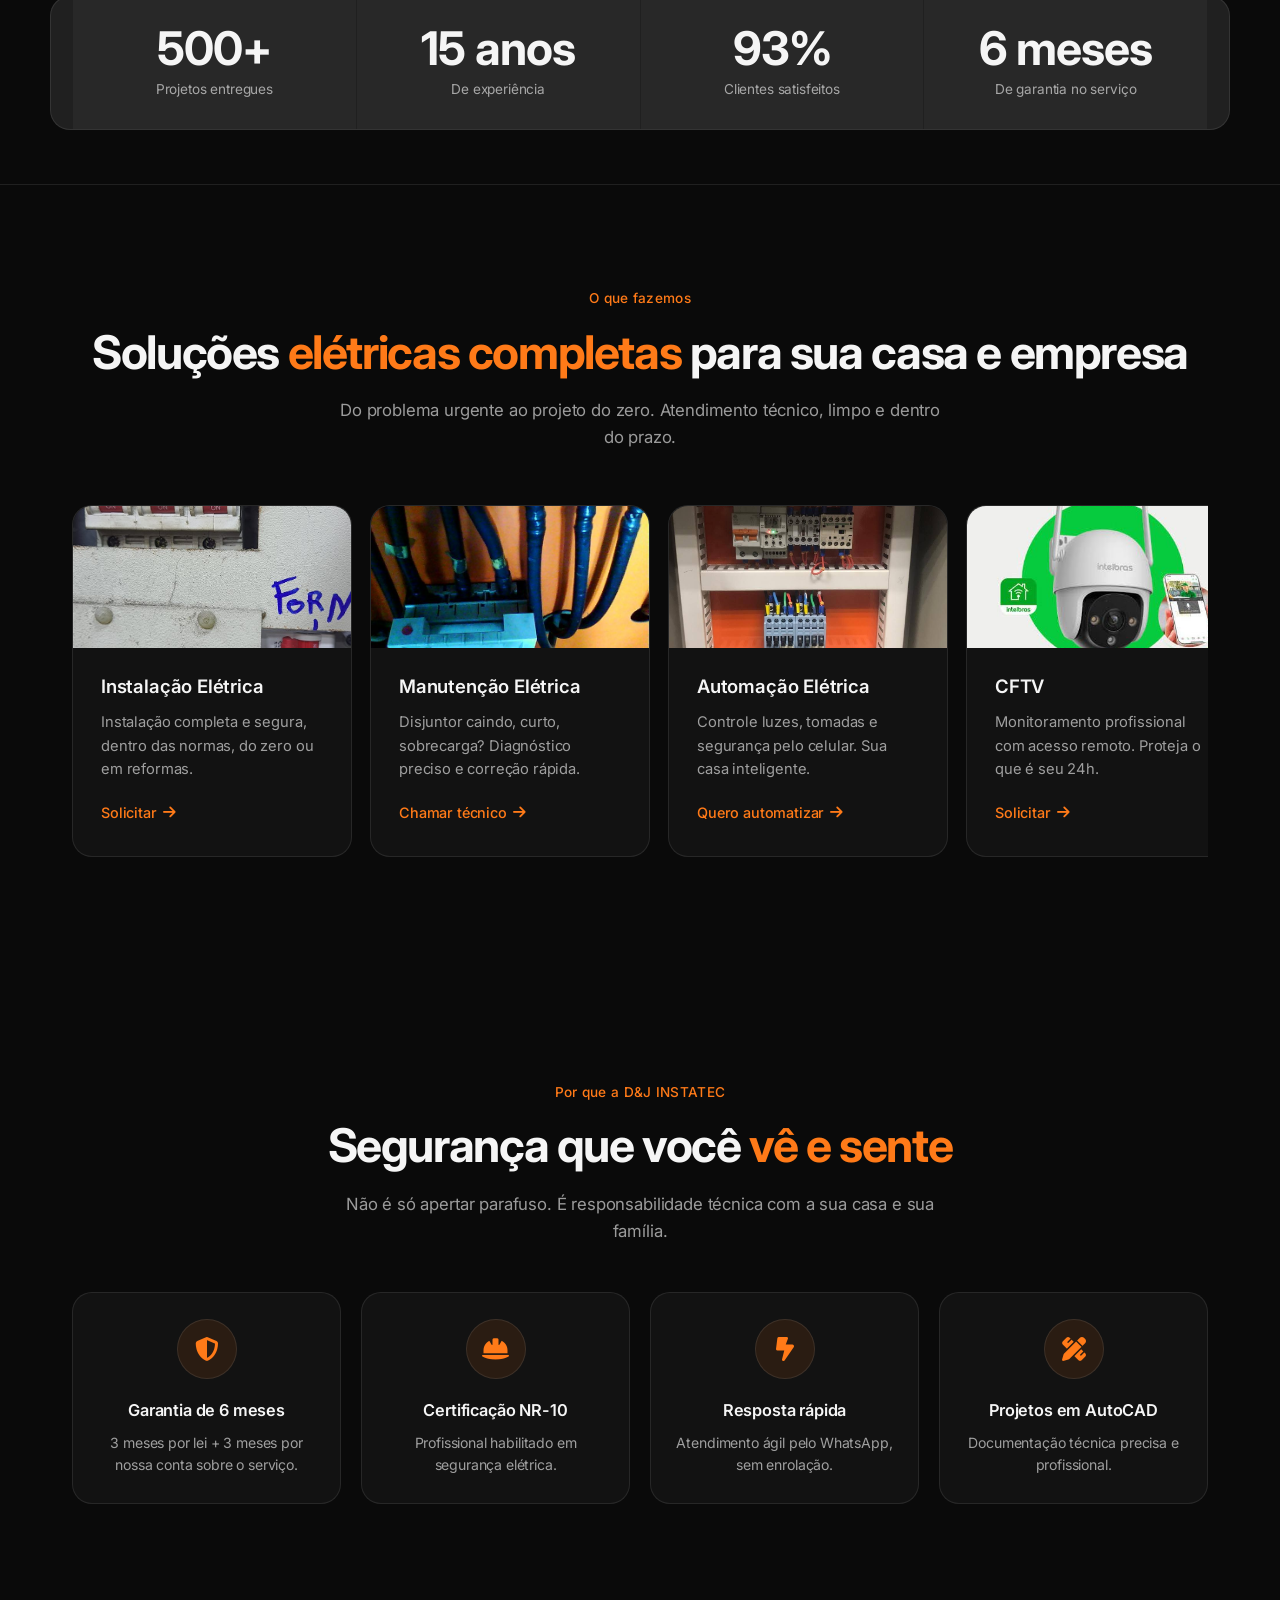
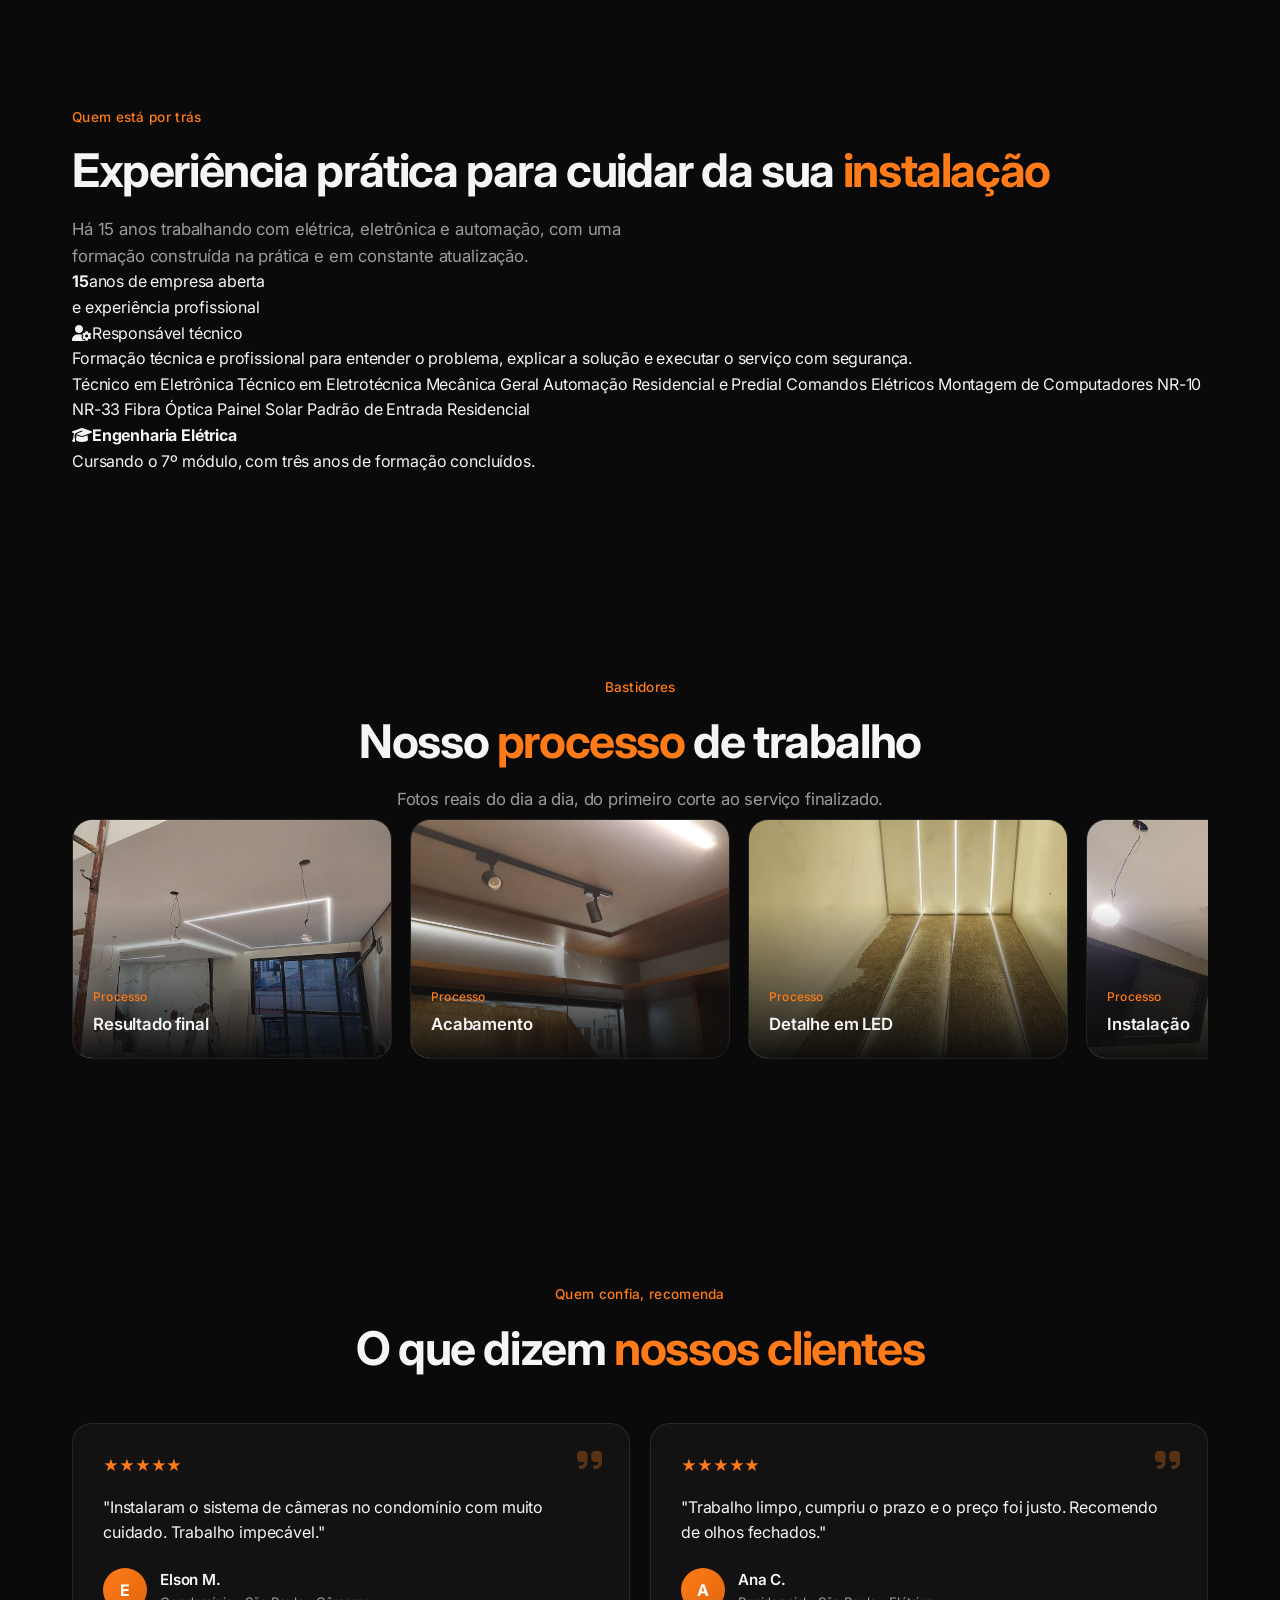
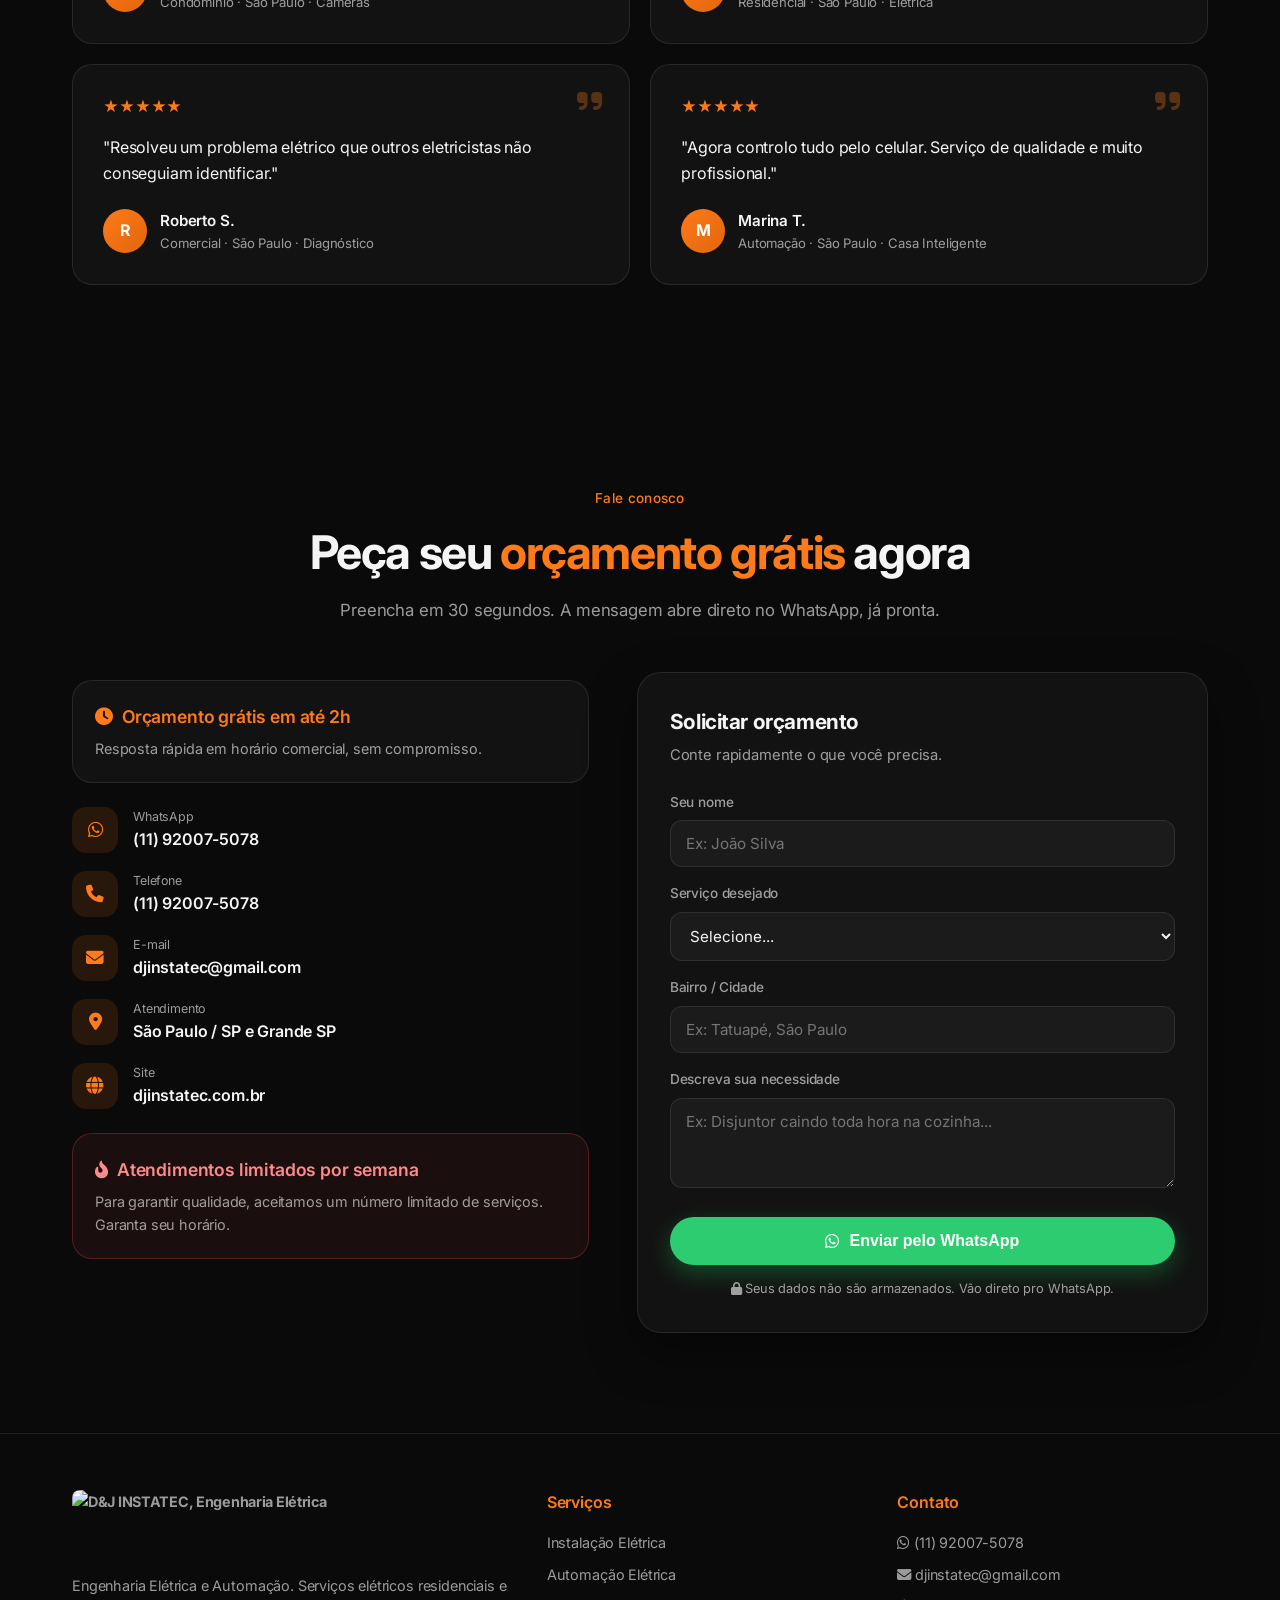
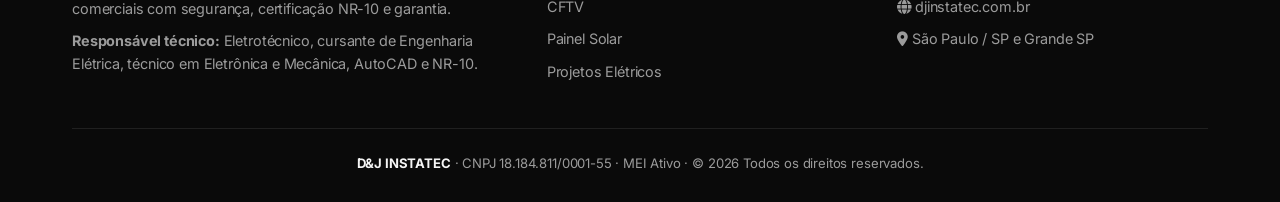
==== commit ac686a3b: "Adiciona seção sobre experiência e formação profissional" ====
--- a/index.html
+++ b/index.html
@@ -255,6 +255,38 @@
   </div>
 </section>
 
+<!-- SOBRE O PROFISSIONAL -->
+<section class="about-pro">
+  <div class="container">
+    <div class="about-pro-grid">
+      <div class="about-pro-intro reveal">
+        <span class="eyebrow">Quem está por trás</span>
+        <h2 class="title">Experiência prática para cuidar da sua <span>instalação</span></h2>
+        <p class="sub">Há 15 anos trabalhando com elétrica, eletrônica e automação, com uma formação construída na prática e em constante atualização.</p>
+        <div class="about-pro-years"><strong>15</strong><span>anos de empresa aberta<br>e experiência profissional</span></div>
+      </div>
+      <div class="about-pro-card reveal d1">
+        <div class="about-pro-badge"><i class="fas fa-user-gear"></i><span>Responsável técnico</span></div>
+        <p>Formação técnica e profissional para entender o problema, explicar a solução e executar o serviço com segurança.</p>
+        <div class="about-pro-tags">
+          <span>Técnico em Eletrônica</span>
+          <span>Técnico em Eletrotécnica</span>
+          <span>Mecânica Geral</span>
+          <span>Automação Residencial e Predial</span>
+          <span>Comandos Elétricos</span>
+          <span>Montagem de Computadores</span>
+          <span>NR-10</span>
+          <span>NR-33</span>
+          <span>Fibra Óptica</span>
+          <span>Painel Solar</span>
+          <span>Padrão de Entrada Residencial</span>
+        </div>
+        <div class="about-pro-study"><i class="fas fa-graduation-cap"></i><span><b>Engenharia Elétrica</b><br>Cursando o 7º módulo, com três anos de formação concluídos.</span></div>
+      </div>
+    </div>
+  </div>
+</section>
+
 <!-- PORTFÓLIO / BASTIDORES — fotos reais do dia a dia (pasta images/processo/) -->
 <section id="portfolio">
   <div class="container center">
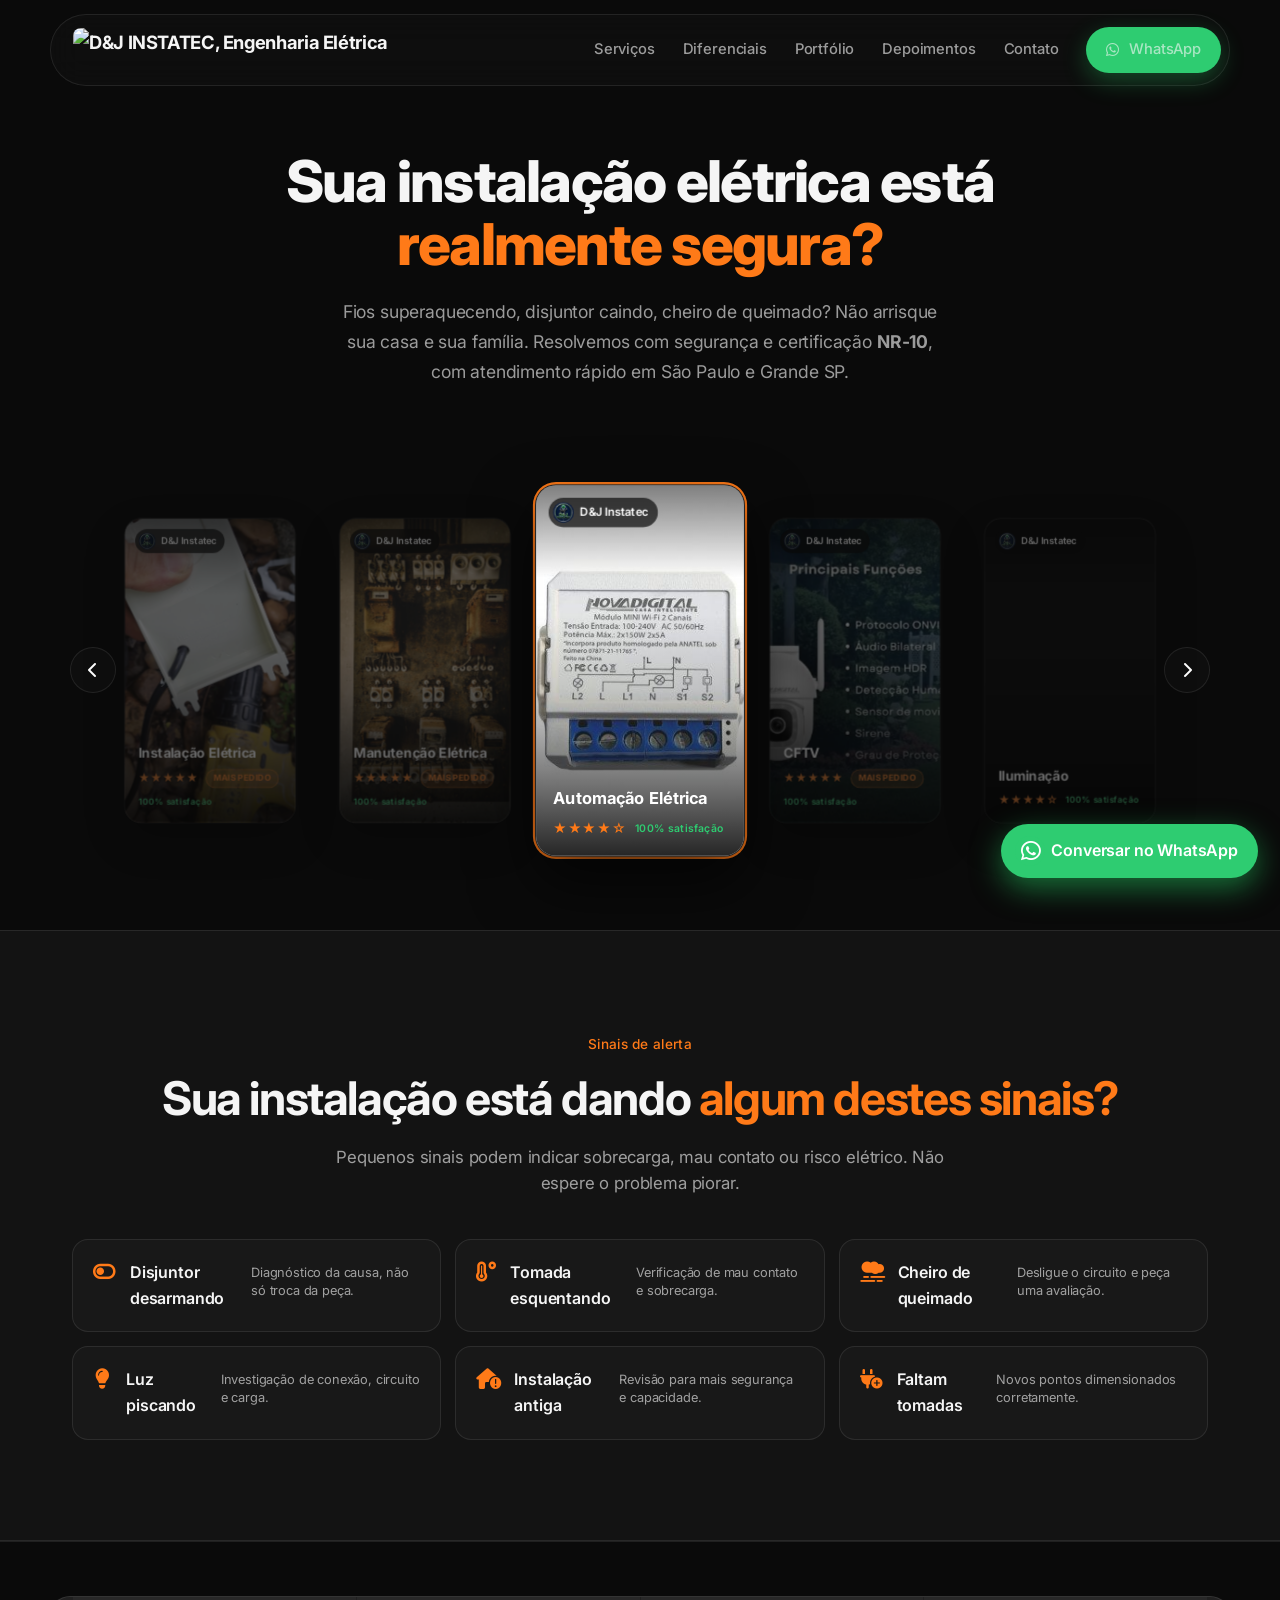
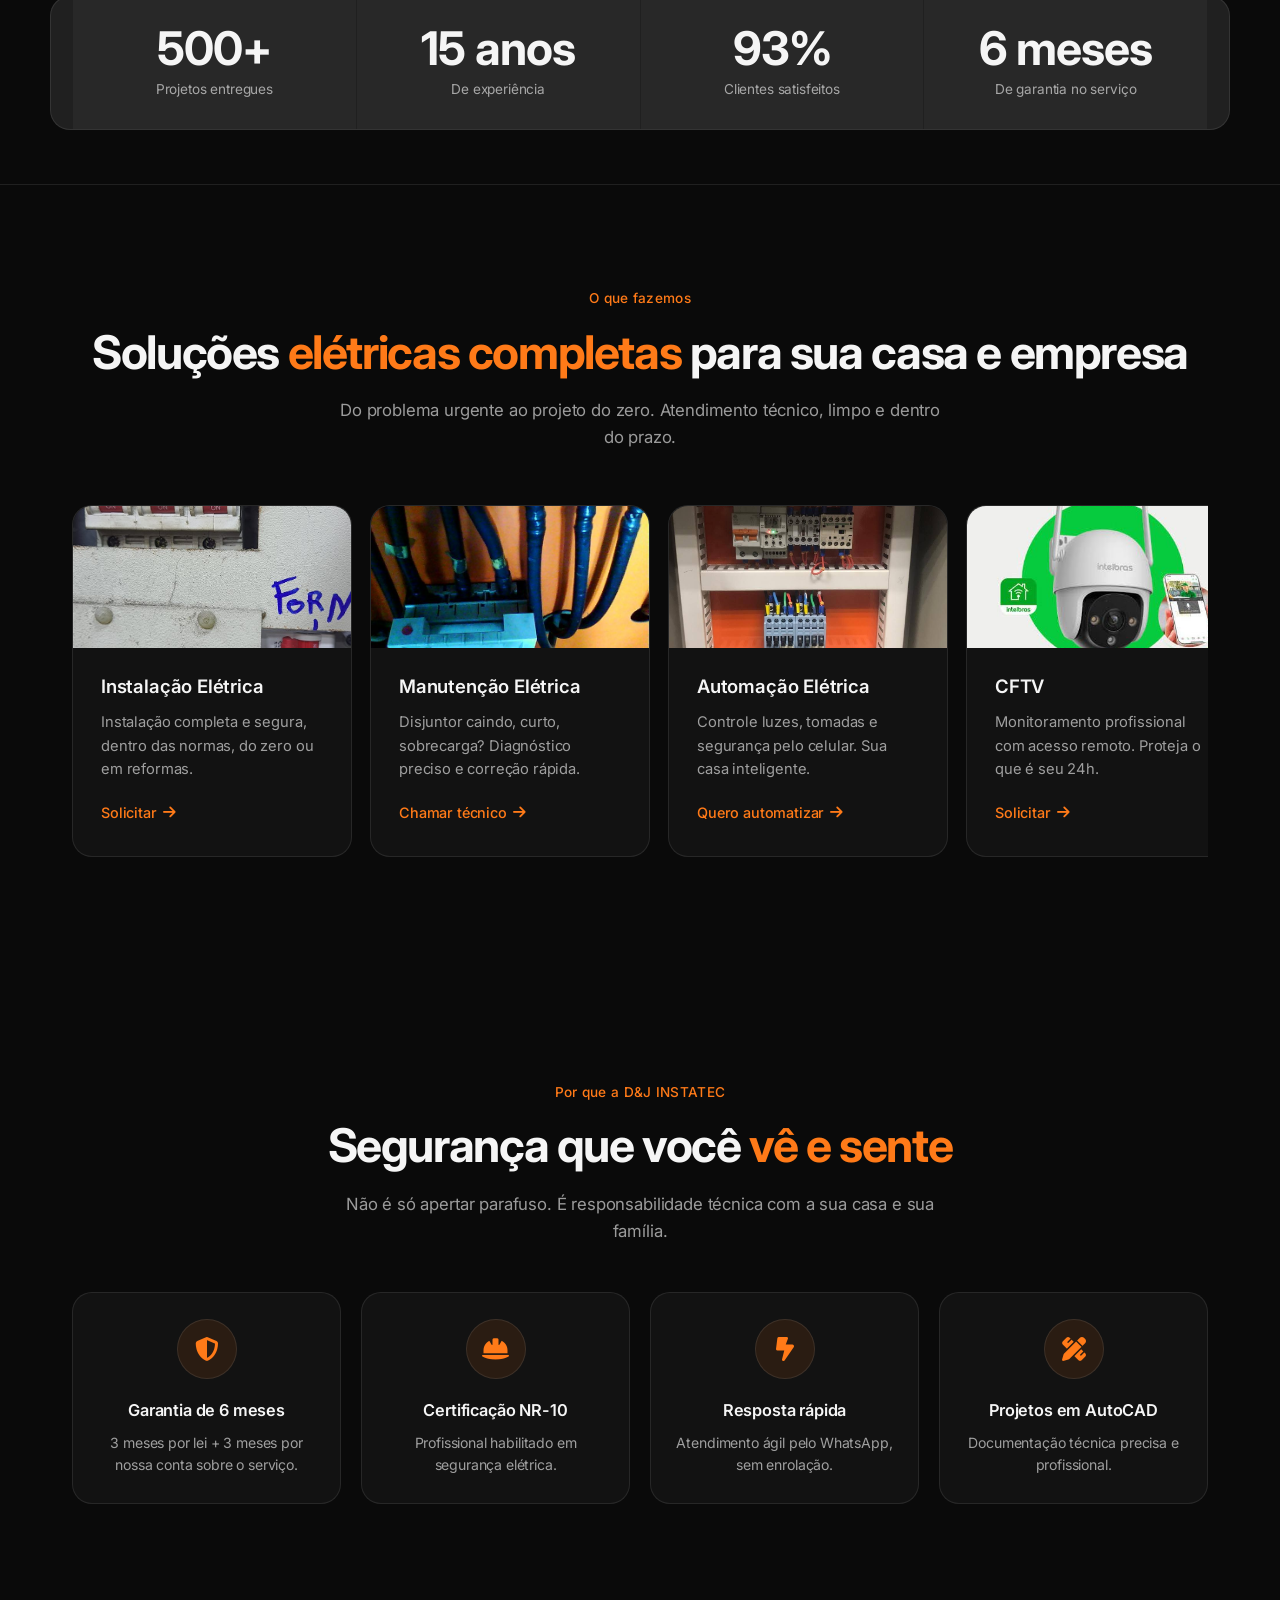
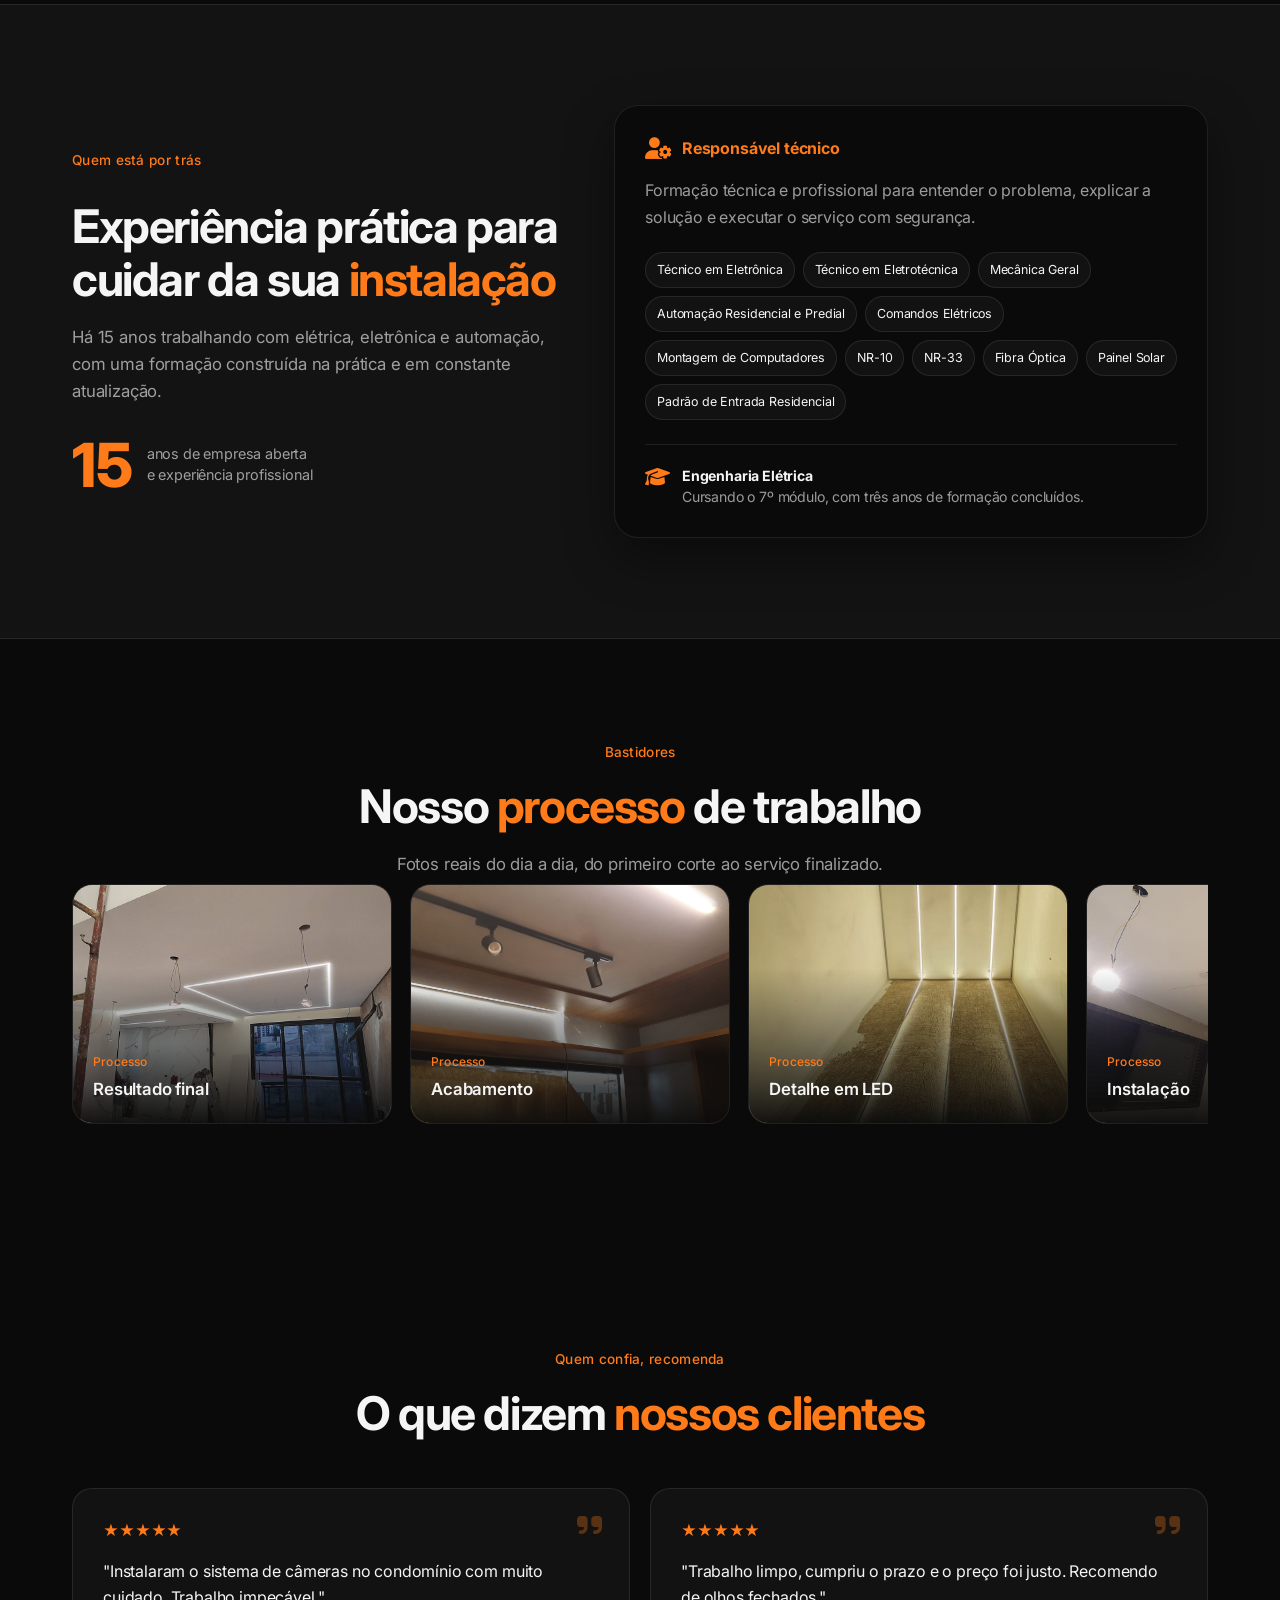
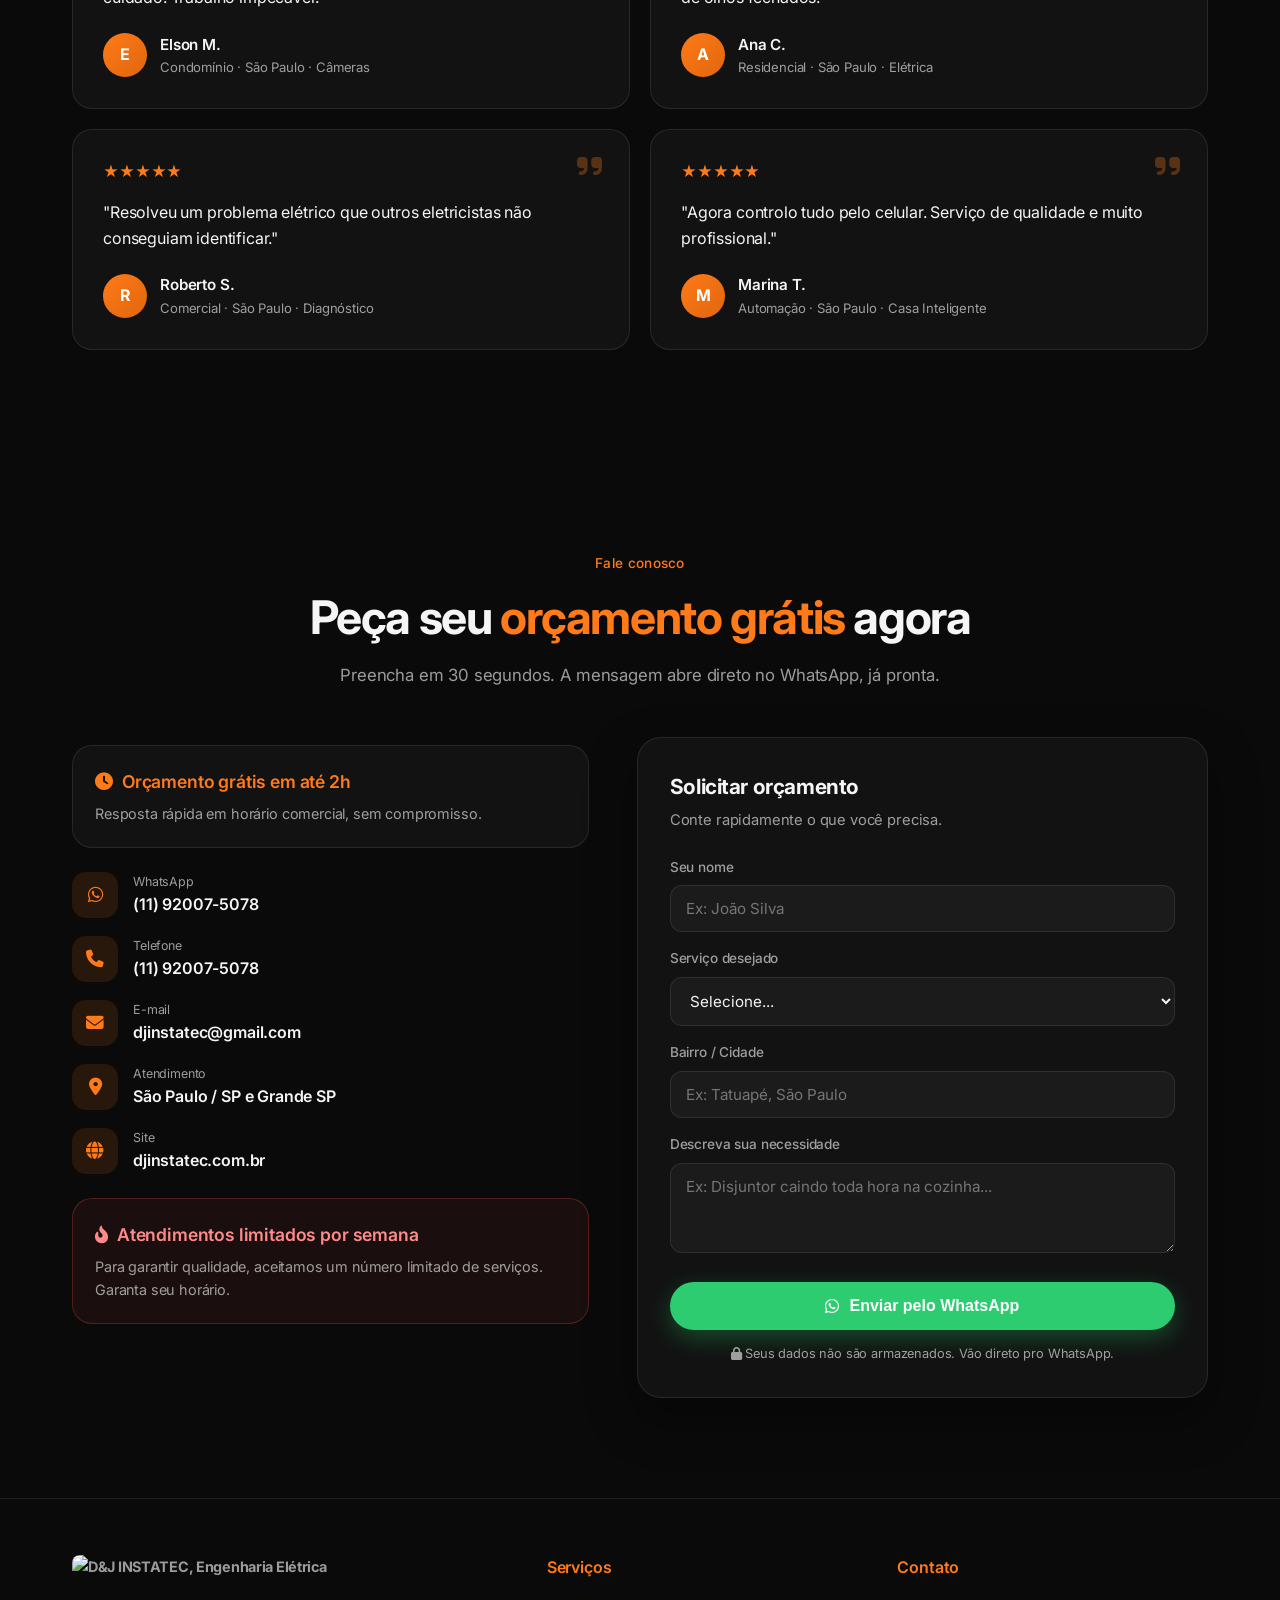
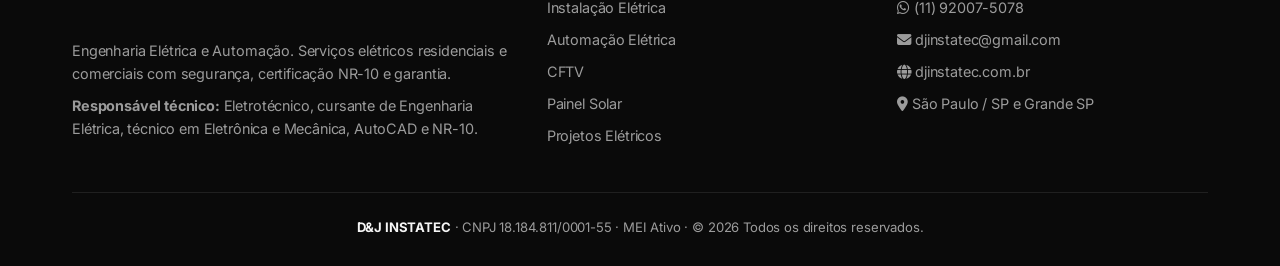
==== commit cdb034f5: "Atualiza cache da seção sobre o profissional" ====
--- a/index.html
+++ b/index.html
@@ -31,7 +31,7 @@
 
 <noscript><style>.reveal{opacity:1!important;transform:none!important}</style></noscript>
 
-<link rel="stylesheet" href="css/style.css?v=13">
+<link rel="stylesheet" href="css/style.css?v=14">
 </head>
 <body>
 
--- a/css/style.css
+++ b/css/style.css
@@ -434,3 +434,24 @@
 @media(max-width:640px){
   .service-card .service-thumb{height:150px}
 }
+
+/* Sobre o profissional */
+.about-pro{background:var(--bg-card);border-top:1px solid var(--line);border-bottom:1px solid var(--line)}
+.about-pro-grid{display:grid;grid-template-columns:.9fr 1.1fr;gap:56px;align-items:center}
+.about-pro-intro .title{margin-top:12px}
+.about-pro-intro .sub{max-width:520px;margin-top:18px}
+.about-pro-years{display:flex;align-items:center;gap:14px;margin-top:30px}
+.about-pro-years strong{font-size:3.8rem;line-height:1;font-weight:800;color:var(--accent)}
+.about-pro-years span{color:var(--muted);font-size:.9rem;line-height:1.45}
+.about-pro-card{background:var(--bg);border:1px solid var(--line);border-radius:24px;padding:30px;box-shadow:var(--shadow)}
+.about-pro-badge{display:flex;align-items:center;gap:10px;color:var(--accent);font-weight:700;margin-bottom:16px}
+.about-pro-badge i{font-size:1.35rem}
+.about-pro-card>p{color:var(--muted);line-height:1.65;margin-bottom:22px}
+.about-pro-tags{display:flex;flex-wrap:wrap;gap:8px}
+.about-pro-tags span{font-size:.78rem;color:var(--white);border:1px solid var(--line);background:rgba(255,255,255,.035);border-radius:100px;padding:7px 11px}
+.about-pro-study{display:flex;align-items:flex-start;gap:12px;border-top:1px solid var(--line);margin-top:24px;padding-top:20px;color:var(--muted);font-size:.88rem;line-height:1.5}
+.about-pro-study i{color:var(--accent);font-size:1.25rem;margin-top:2px}
+.about-pro-study b{color:var(--white)}
+@media(max-width:960px){
+  .about-pro-grid{grid-template-columns:1fr;gap:30px}
+}
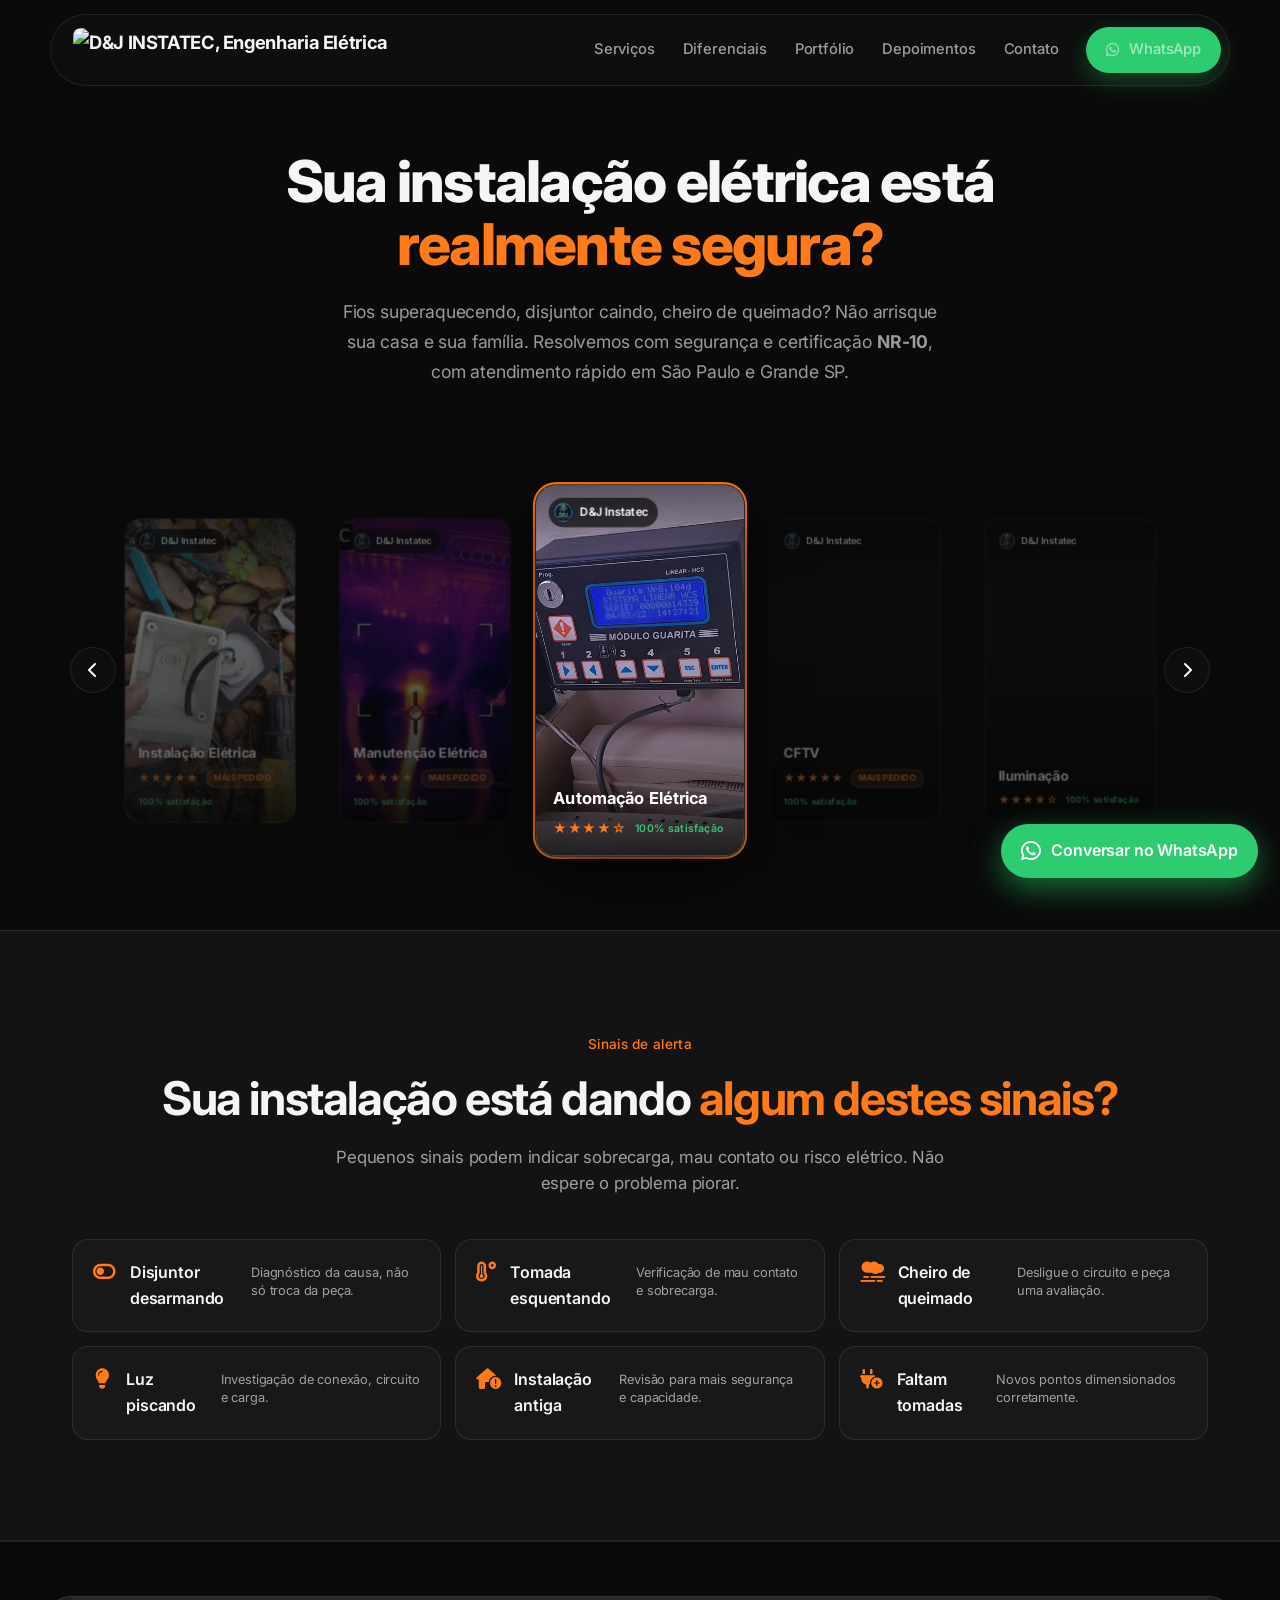
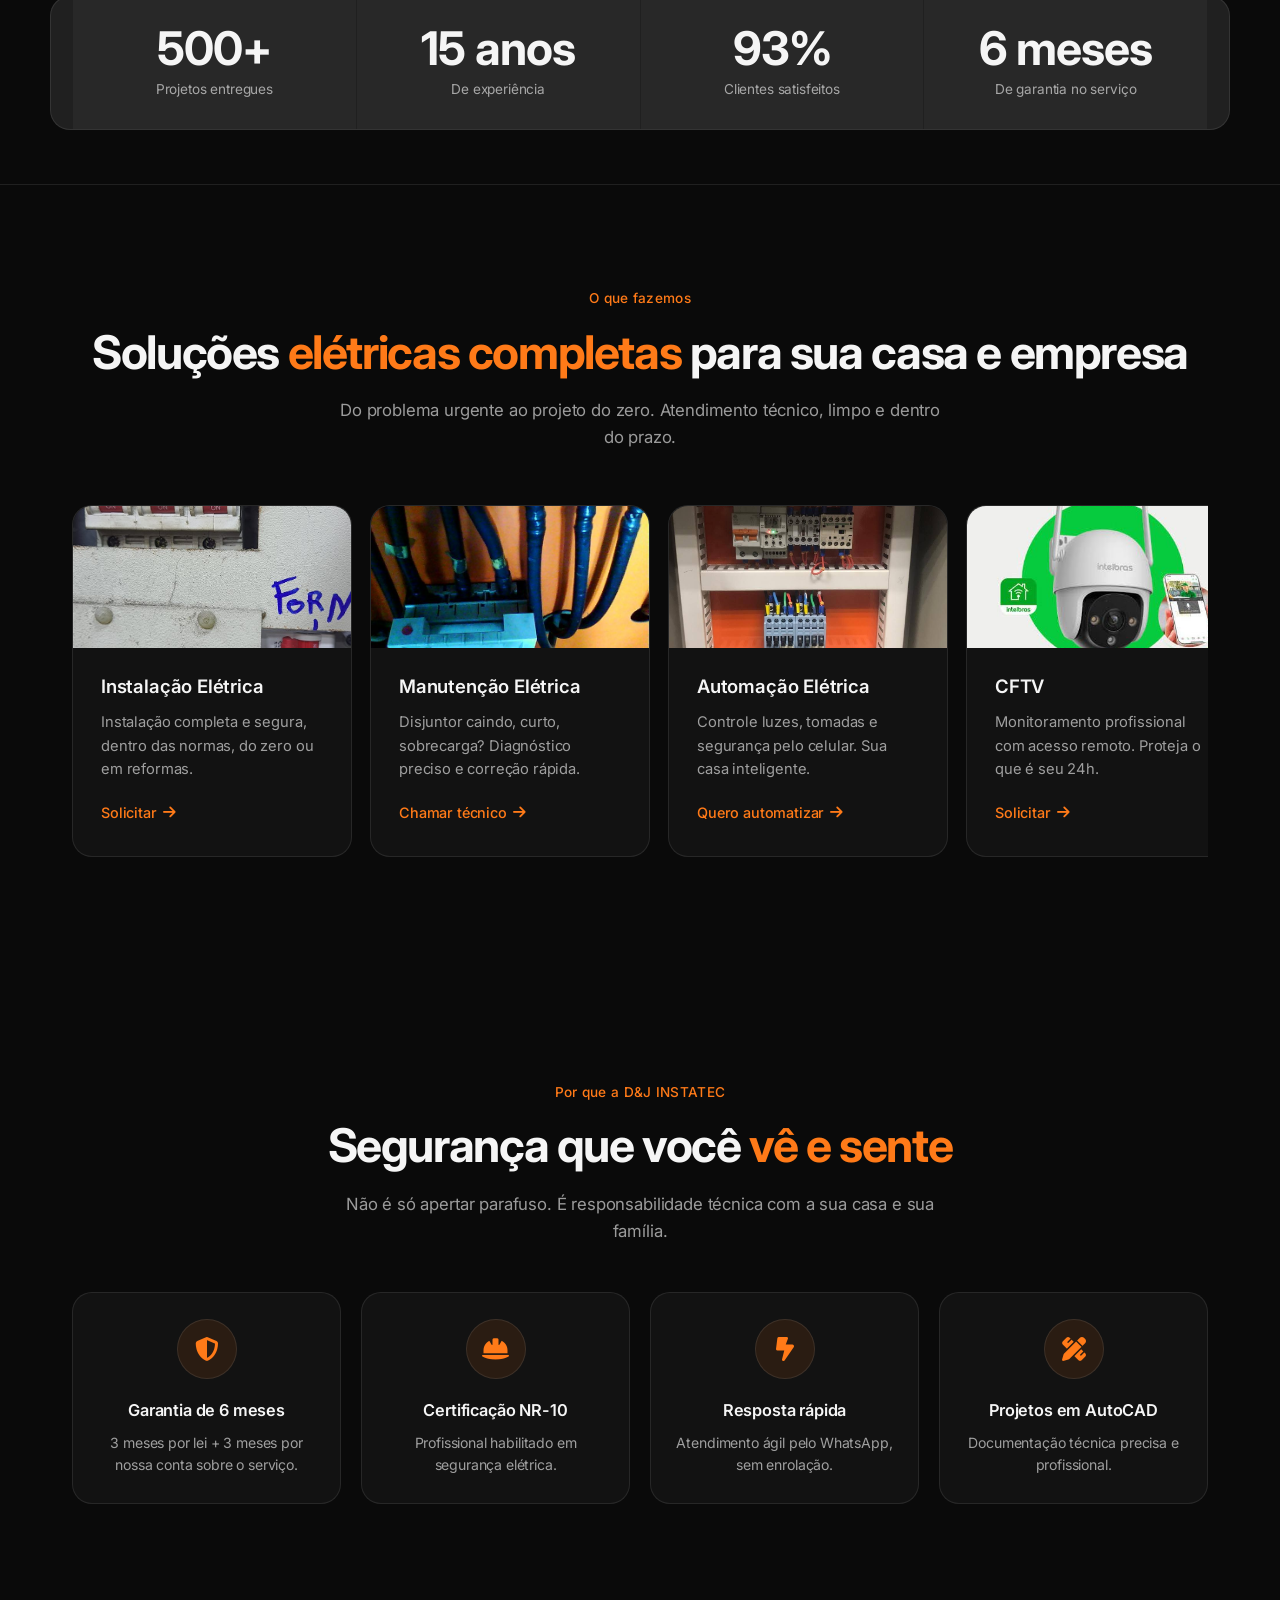
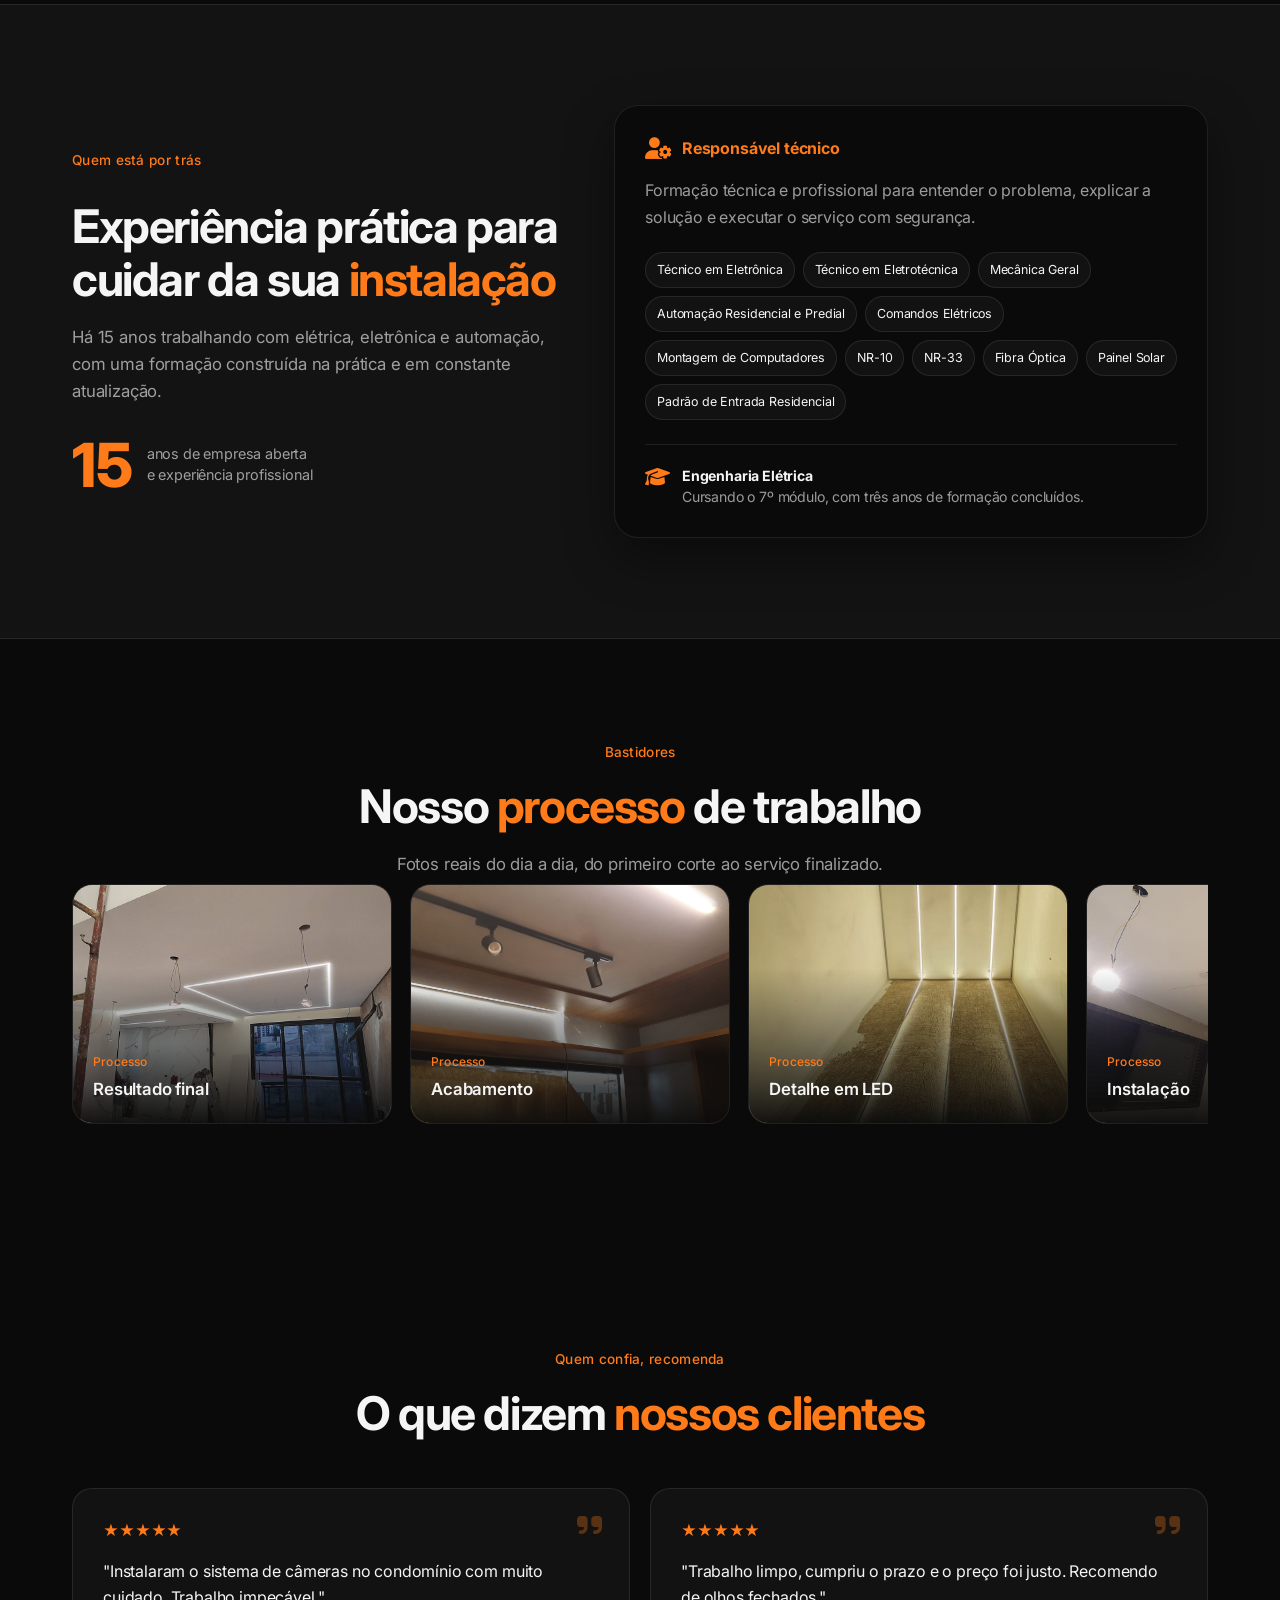
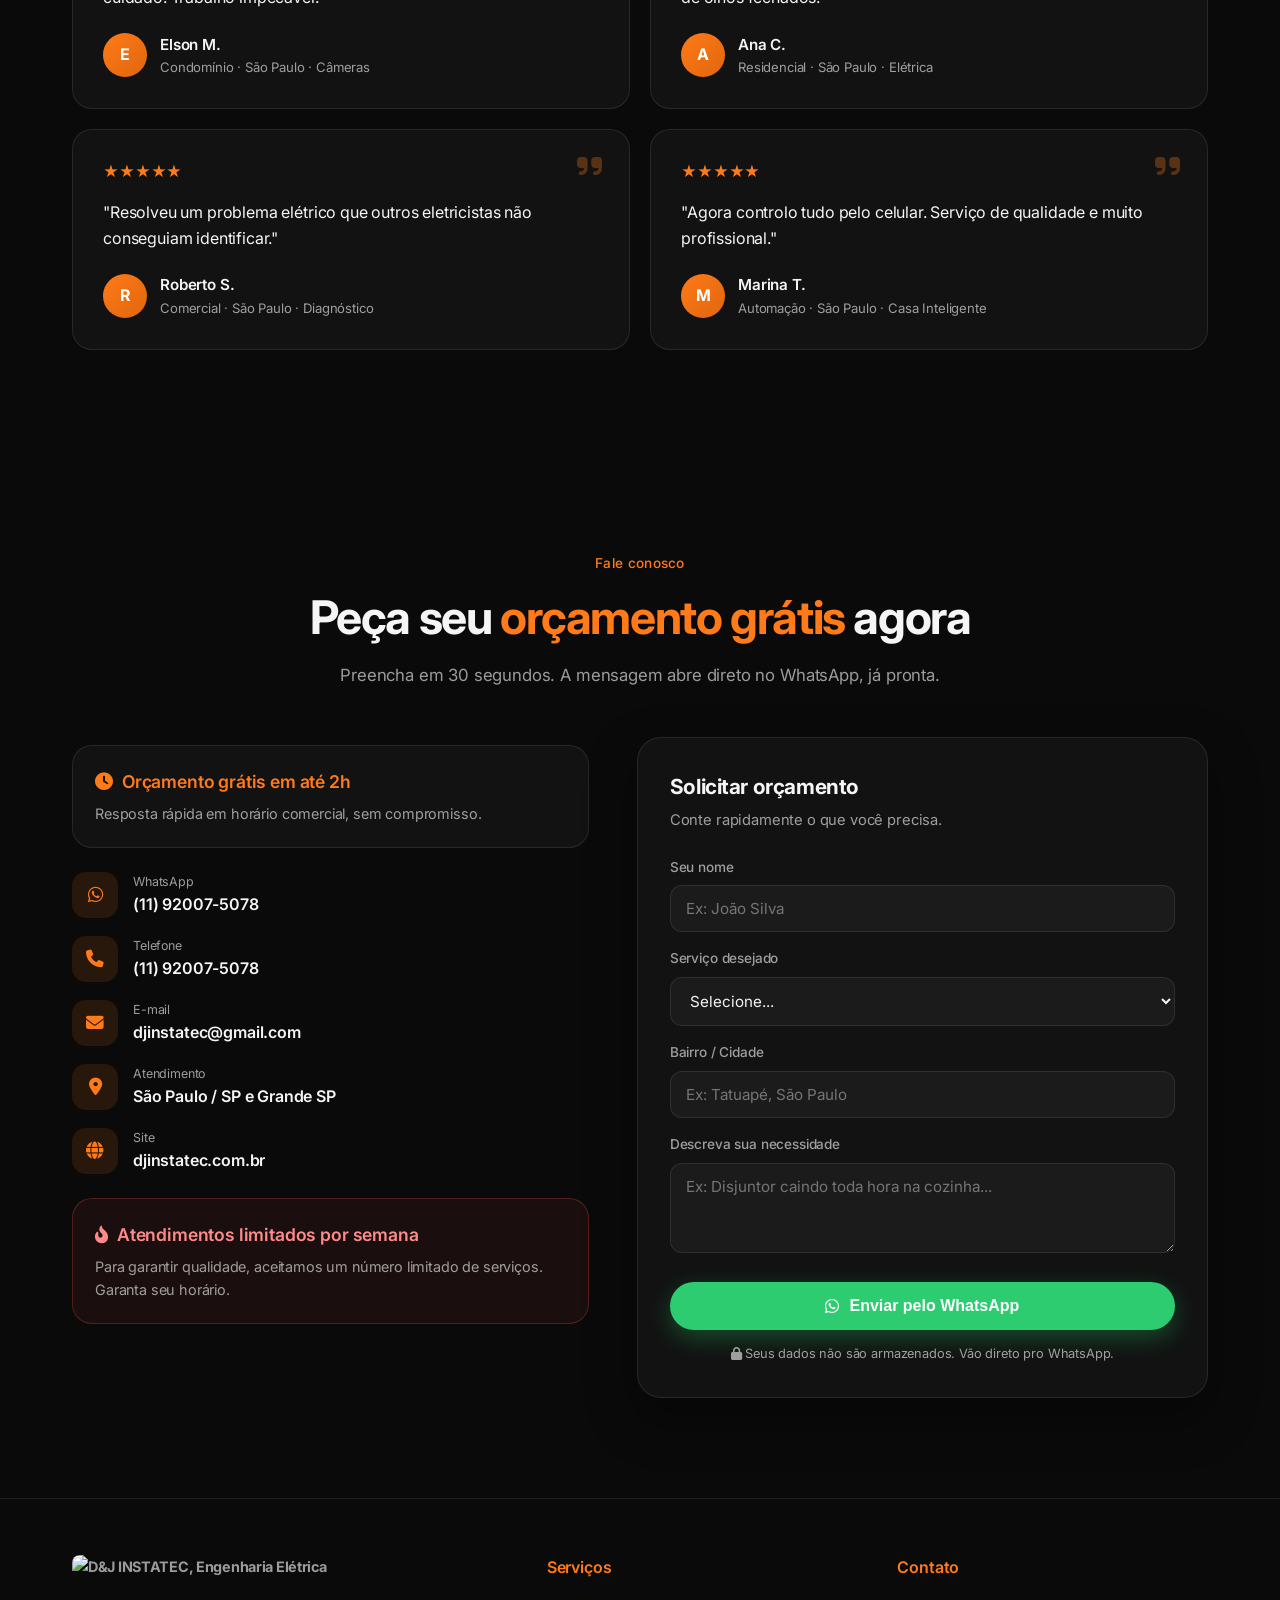
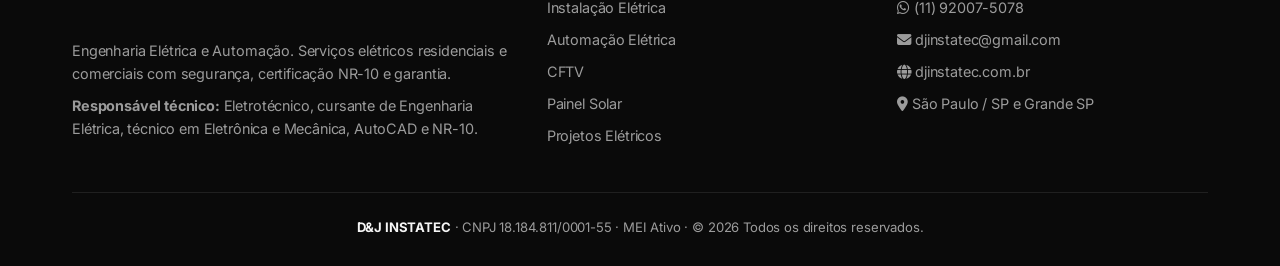
==== commit 6fc959b7: "Add JSON-LD structured data for LocalBusiness Added structured data for LocalBusiness in JSON-LD for" ====
--- a/index.html
+++ b/index.html
@@ -23,6 +23,23 @@
 <meta property="og:url" content="https://djinstatec.com.br/">
 <meta property="og:type" content="website">
 <link rel="canonical" href="https://djinstatec.com.br/">
+<script type="application/ld+json">
+{
+  "@context": "https://schema.org",
+  "@type": "LocalBusiness",
+  "@id": "https://djinstatec.com.br/#business",
+  "name": "D&J INSTATEC, Engenharia Elétrica e Automação",
+  "url": "https://djinstatec.com.br/",
+  "telephone": "+55 11 92007-5078",
+  "email": "djinstatec@gmail.com",
+  "serviceType": "Serviços de engenharia elétrica, instalações elétricas e automação",
+  "areaServed": [
+    { "@type": "City", "name": "São Paulo", "addressCountry": "BR" },
+    { "@type": "AdministrativeArea", "name": "Grande São Paulo", "addressCountry": "BR" }
+  ]
+}
+</script>
+
 
 <link rel="preconnect" href="https://fonts.googleapis.com">
 <link rel="preconnect" href="https://fonts.gstatic.com" crossorigin>
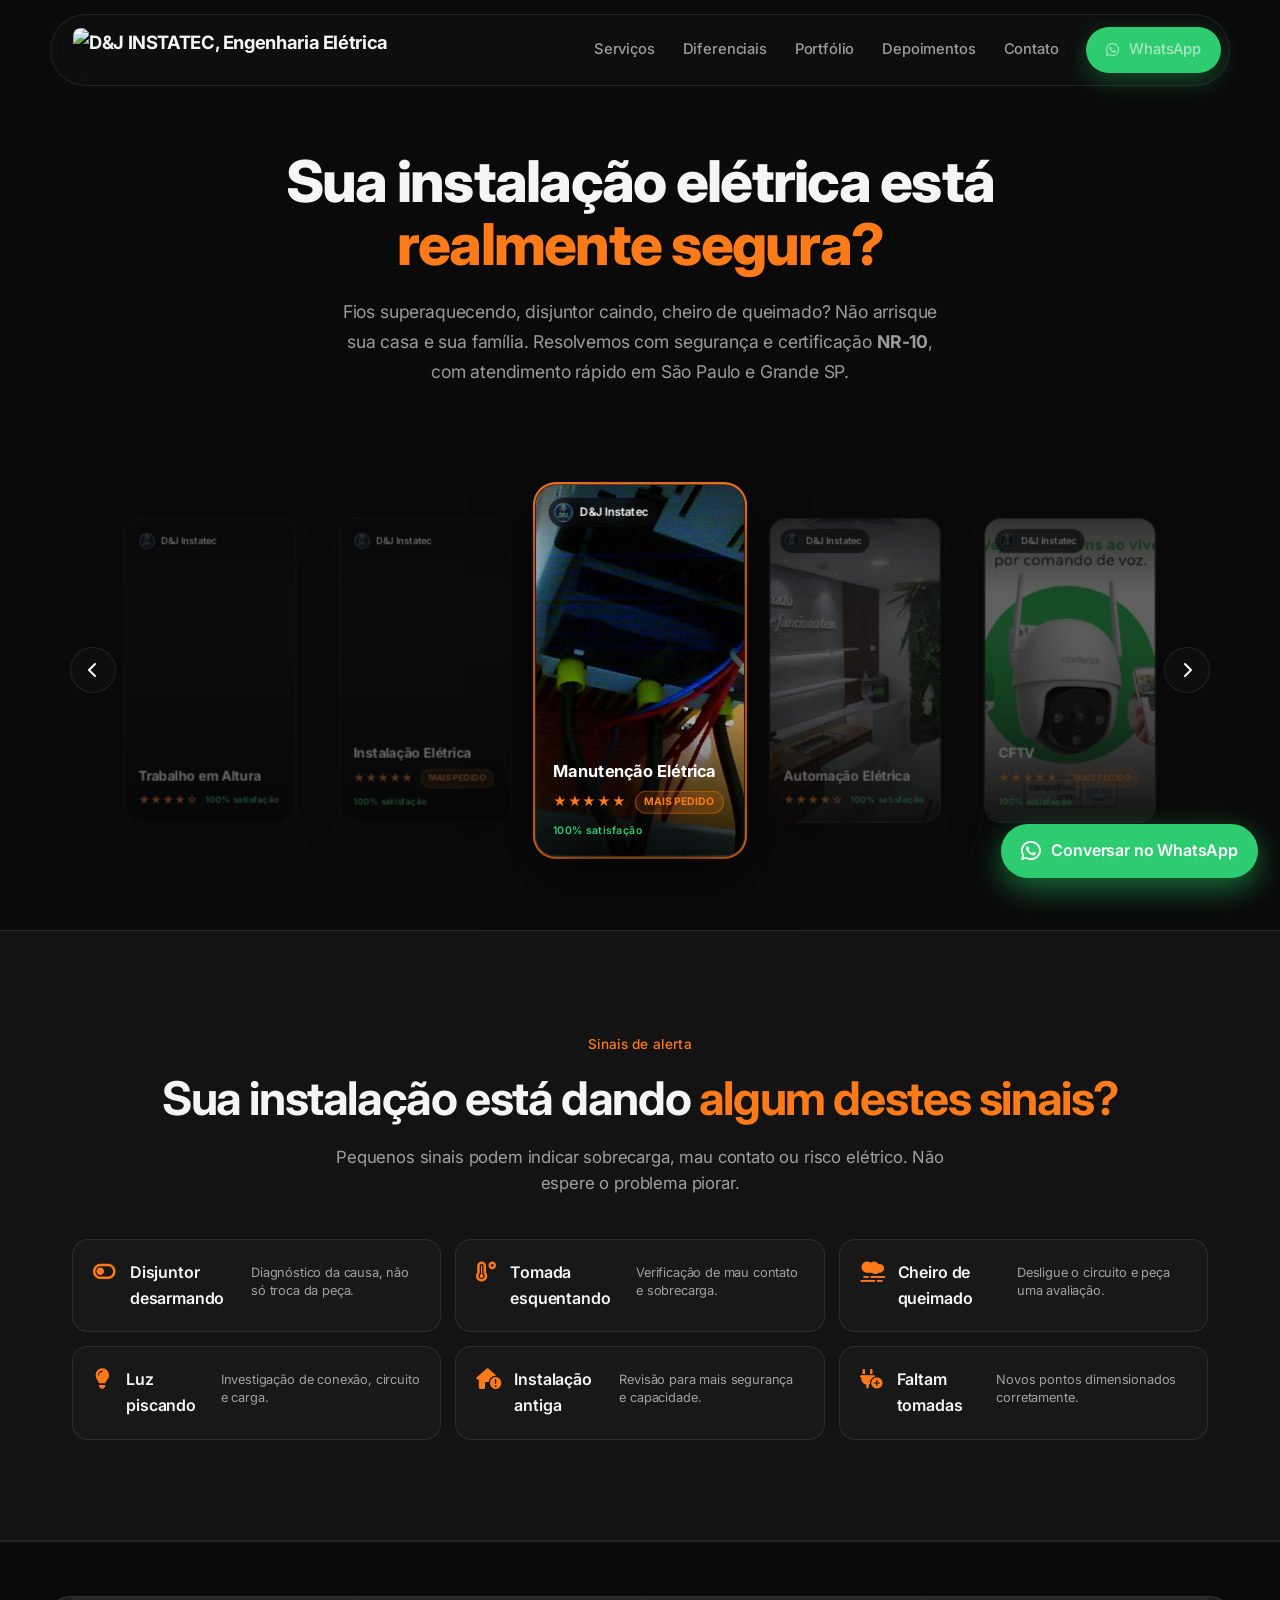
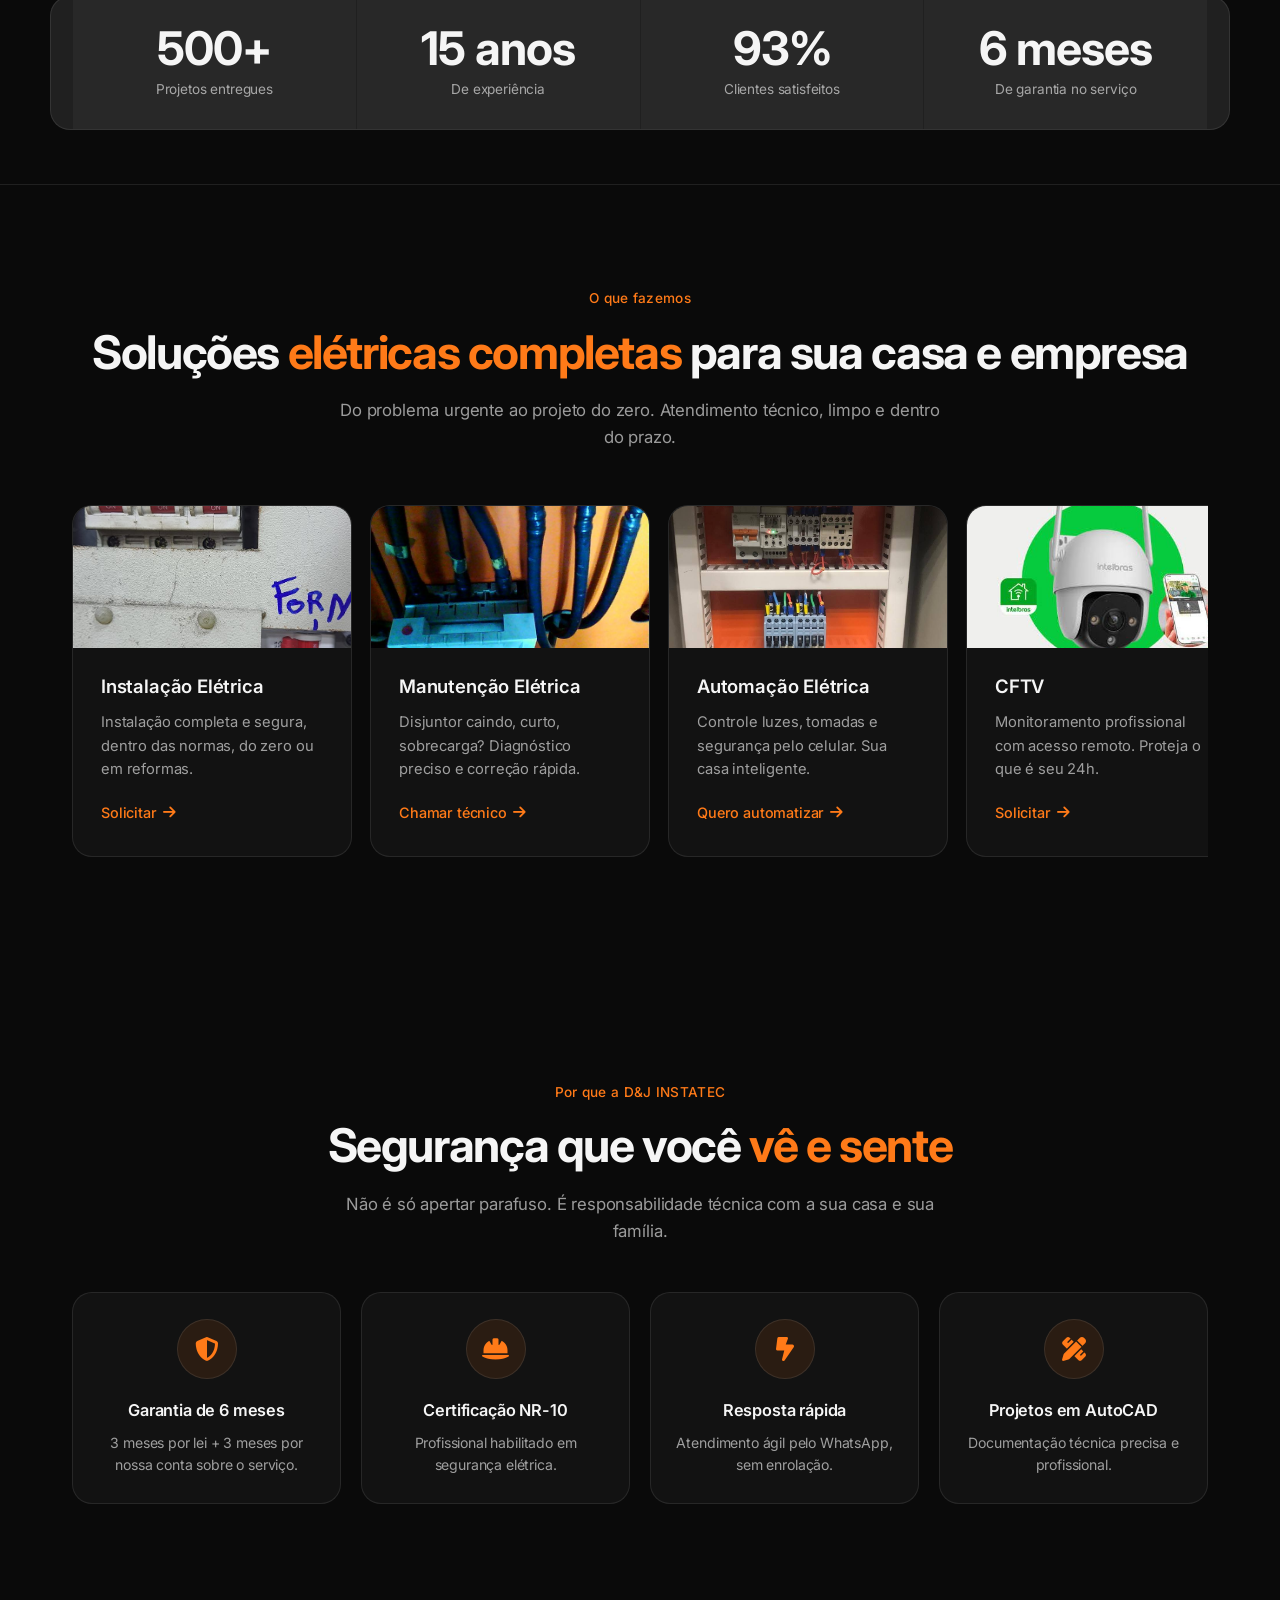
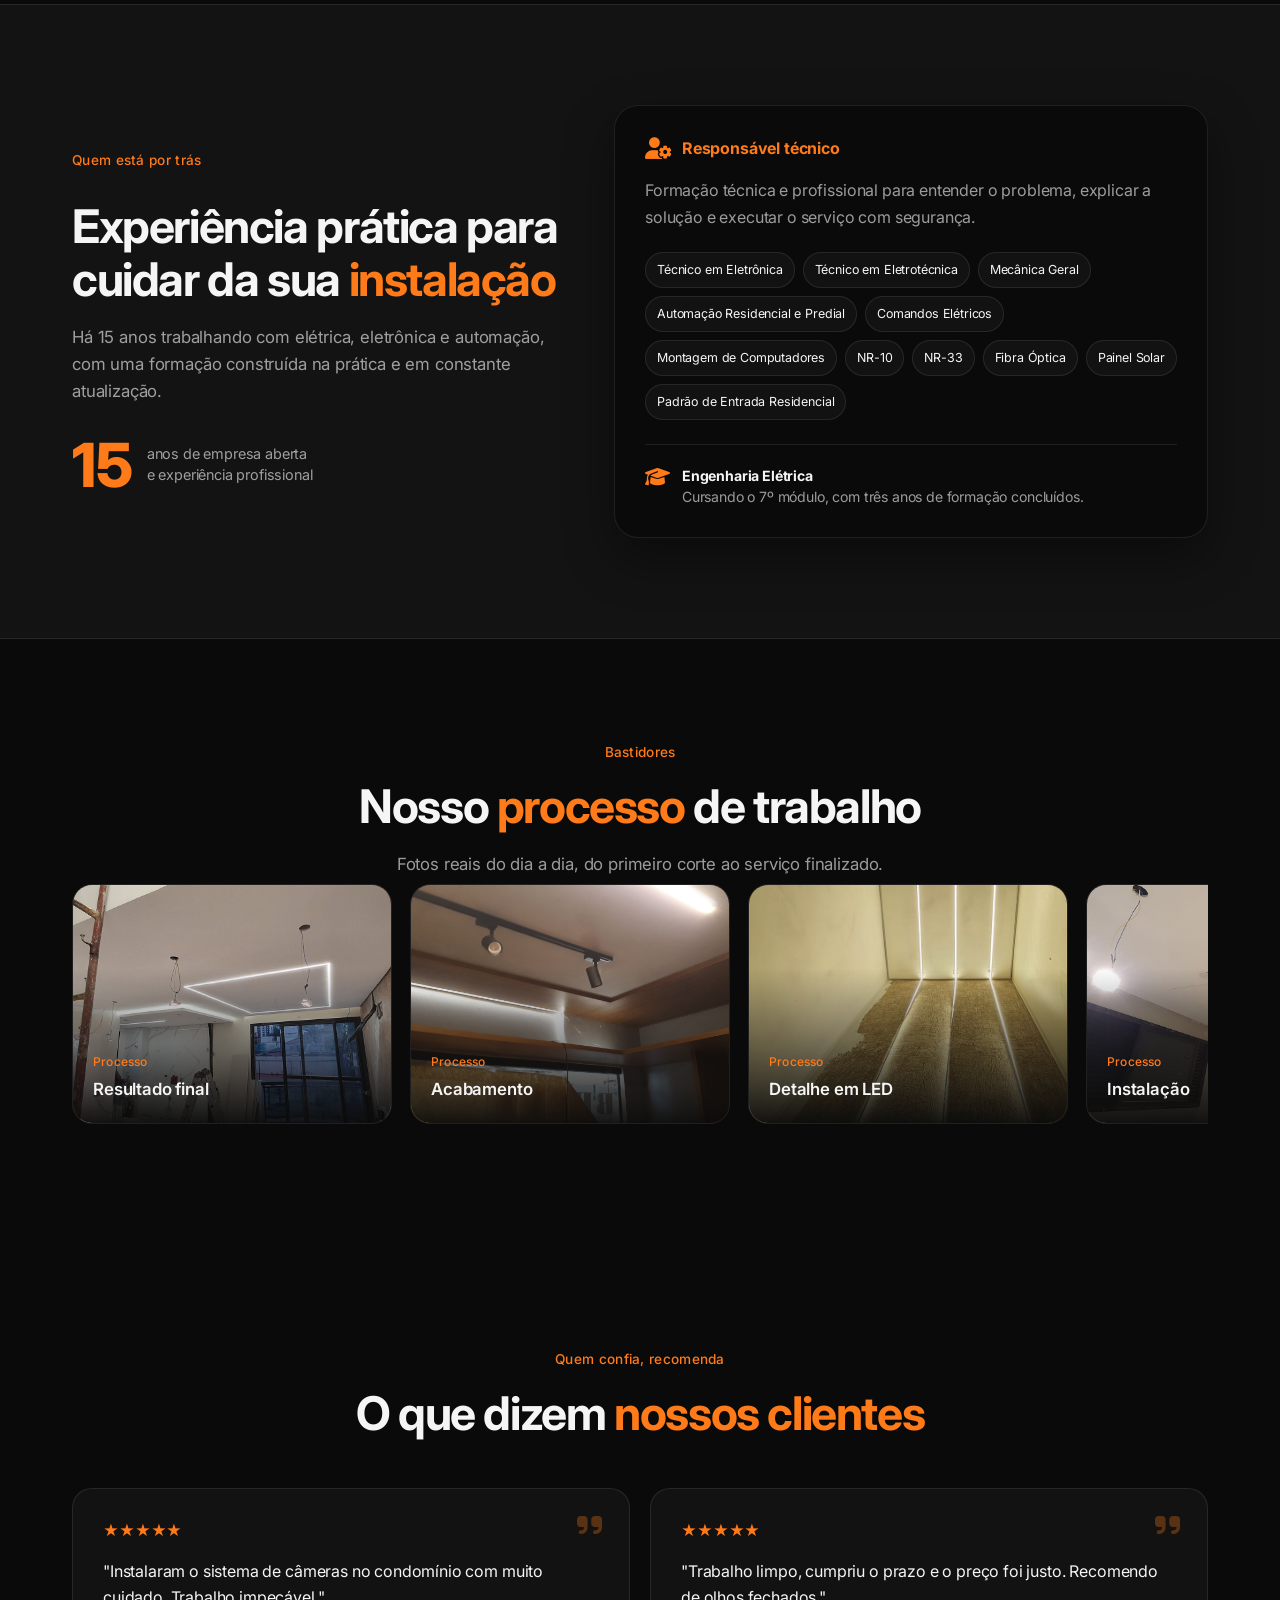
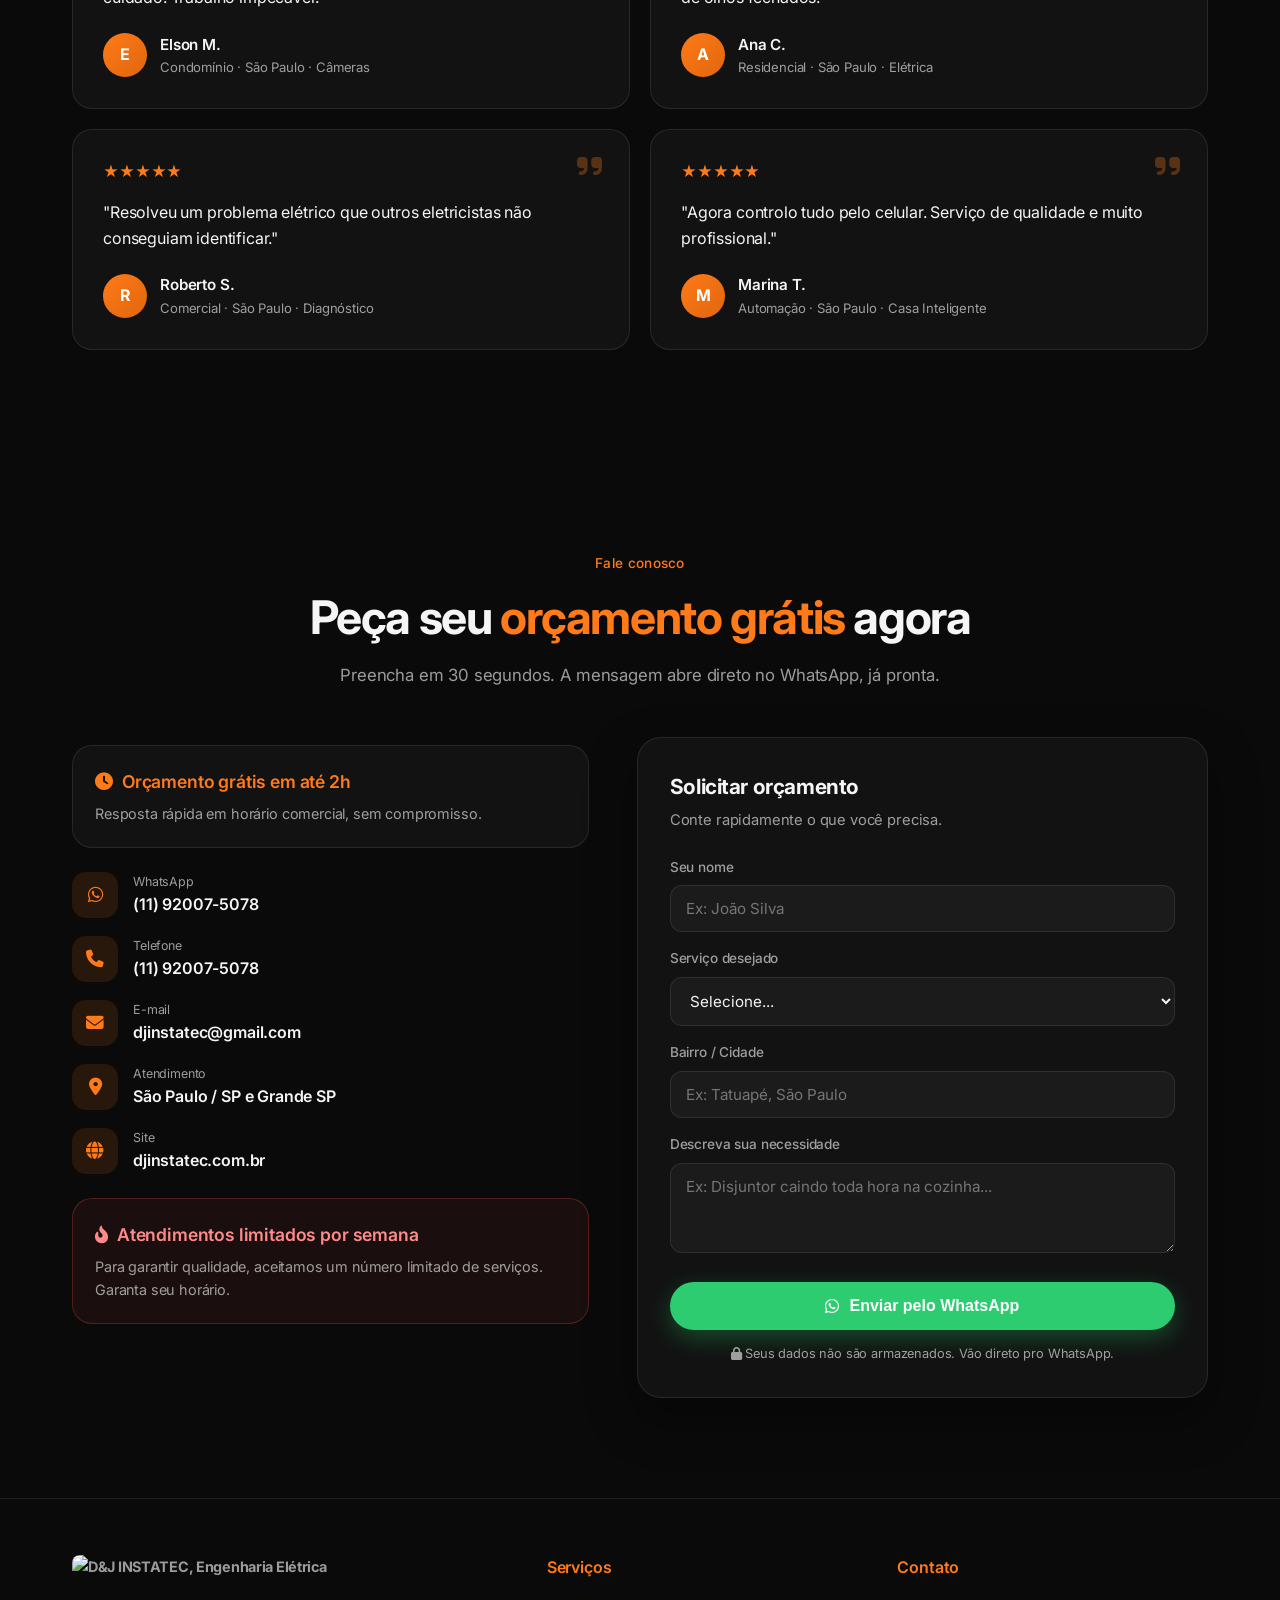
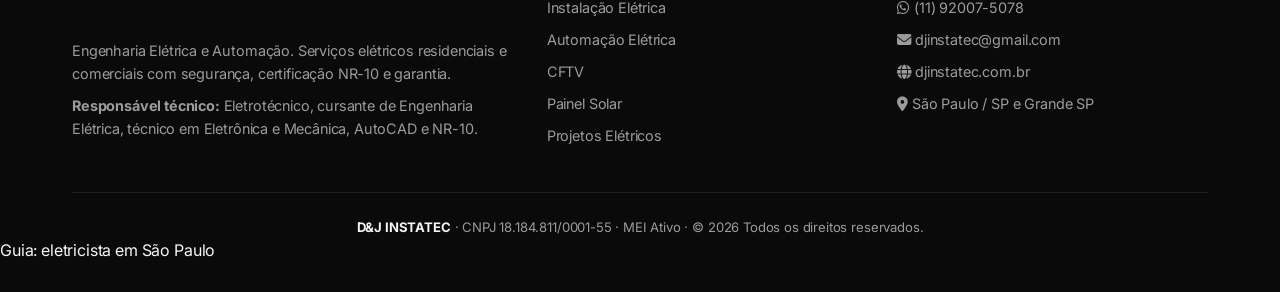
==== commit 6eb4eb1b: "Update footer and add WhatsApp link" ====
--- a/index.html
+++ b/index.html
@@ -425,6 +425,8 @@
       <p><b>D&amp;J INSTATEC</b> · CNPJ 18.184.811/0001-55 · MEI Ativo · © 2026 Todos os direitos reservados.</p>
     </div>
   </div>
+
+<p><a href="guias/eletricista-sao-paulo.html">Guia: eletricista em São Paulo</a></p>
 </footer>
 
 <!-- FLOATING WHATSAPP -->
